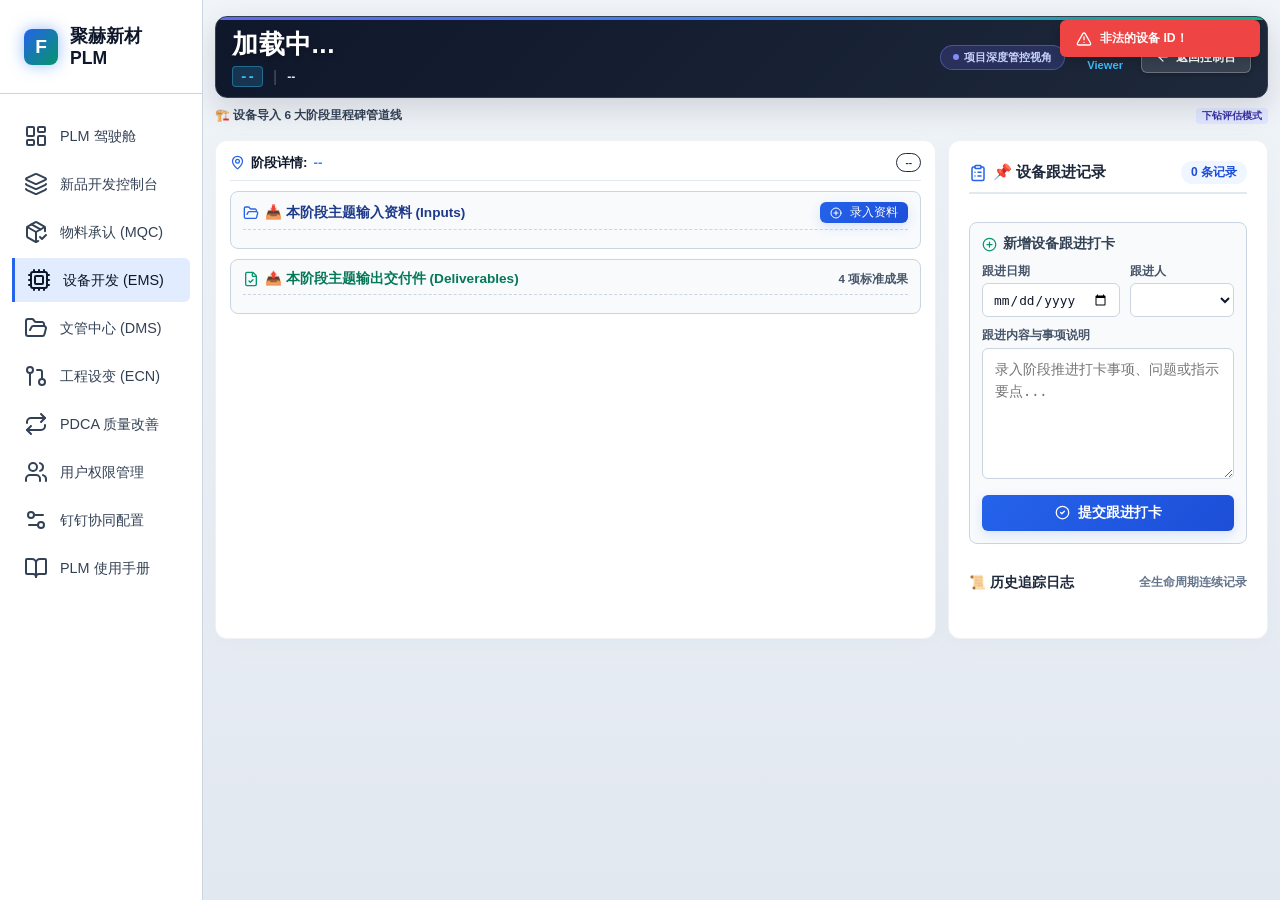
==== device_detail.html @ 08148d82 "fix(EMS): 负责人及协同人下拉列表统一从 /api/users 系统用户清单提取，排除非人名的组织架构词" ====
<!DOCTYPE html>
<html lang="zh-CN">
<head>
    <meta charset="UTF-8">
    <meta name="viewport" content="width=device-width, initial-scale=1.0">
    <title>设备导入项目详情 - 聚赫新材 PLM</title>
    <link rel="stylesheet" href="style.css">
    <!-- Lucide Icons -->
    <script src="vendor/lucide.min.js"></script>
    <style>
        body {
            background: linear-gradient(135deg, #f8fafc 0%, #e2e8f0 100%);
            color: #1e293b;
            height: 100vh;
            margin: 0;
            padding: 0;
            overflow: hidden;
        }

        .detail-container {
            max-width: 100%;
            width: 100%;
            margin: 0 auto;
            padding: 0;
            box-sizing: border-box;
        }

        /* Sub-level Top Header styling */
        .detail-header {
            display: flex;
            justify-content: space-between;
            align-items: center;
            margin-bottom: 20px;
            padding: 18px 24px;
            background: linear-gradient(135deg, #0f172a 0%, #1e293b 100%);
            border: 1px solid #334155;
            border-radius: 12px;
            box-shadow: 0 10px 30px rgba(15, 23, 42, 0.15);
            position: relative;
            overflow: hidden;
            box-sizing: border-box;
            min-width: 0;
        }

        .detail-header::before {
            content: '';
            position: absolute;
            top: 0;
            left: 0;
            width: 100%;
            height: 3px;
            background: linear-gradient(90deg, #6366f1, #3b82f6, #10b981);
        }

        .btn-back {
            display: inline-flex;
            align-items: center;
            gap: 6px;
            padding: 8px 14px;
            border-radius: 8px;
            background: rgba(255, 255, 255, 0.08);
            border: 1px solid rgba(255, 255, 255, 0.2);
            color: #f8fafc;
            font-size: 0.8rem;
            font-weight: 600;
            cursor: pointer;
            text-decoration: none;
            transition: all 0.2s;
            box-shadow: 0 2px 4px rgba(0,0,0,0.2);
        }

        .btn-back:hover {
            background: rgba(255, 255, 255, 0.18);
            border-color: rgba(255, 255, 255, 0.35);
            color: #ffffff;
            box-shadow: 0 4px 12px rgba(0,0,0,0.3);
        }

        /* Horizontal timeline layout */
        .timeline-wrapper {
            margin-bottom: 20px;
            min-width: 0;
            max-width: 100%;
            box-sizing: border-box;
        }

        .timeline-grid {
            display: grid;
            grid-template-columns: repeat(6, minmax(0, 1fr));
            gap: 12px;
            width: 100%;
            box-sizing: border-box;
        }

        @media (max-width: 1024px) {
            .timeline-grid {
                grid-template-columns: repeat(3, minmax(0, 1fr));
            }
        }

        @media (max-width: 640px) {
            .timeline-grid {
                grid-template-columns: repeat(2, minmax(0, 1fr));
            }
        }

        .timeline-card {
            background: #ffffff;
            border: 1px solid #cbd5e1;
            border-radius: 8px;
            padding: 6px 10px;
            cursor: pointer;
            transition: all 0.25s ease-in-out;
            display: flex;
            flex-direction: column;
            justify-content: space-between;
            min-height: 72px;
            box-shadow: 0 2px 4px rgba(148, 163, 184, 0.04);
            border-top: 4px solid #94a3b8;
            min-width: 0;
            box-sizing: border-box;
        }

        .timeline-card:hover {
            transform: translateY(-2px);
            border-color: #94a3b8;
            box-shadow: 0 8px 16px rgba(148, 163, 184, 0.08);
        }

        .timeline-card.active-card {
            border: 2px solid var(--color-primary) !important;
            border-top: 4px solid var(--color-primary) !important;
            background: rgba(99, 102, 241, 0.04);
            box-shadow: 0 8px 20px rgba(99, 102, 241, 0.1);
        }

        .timeline-card.completed {
            border-top-color: #10b981 !important;
            background: #e2e8f0 !important;
            border-color: #cbd5e1;
            opacity: 0.78;
        }

        .timeline-card.completed:hover {
            opacity: 1;
            background: #cbd5e1 !important;
        }

        .timeline-card.completed div {
            color: #64748b !important;
        }

        .timeline-card.completed.active-card {
            opacity: 1;
            border: 2px solid var(--color-primary) !important;
            border-top: 4px solid #10b981 !important;
            background: rgba(16, 185, 129, 0.1) !important;
            box-shadow: 0 8px 20px rgba(16, 185, 129, 0.15);
        }

        .timeline-card.completed.active-card div {
            color: #0f172a !important;
        }

        .timeline-card.inprogress {
            border-top-color: #3b82f6;
            background: #ffffff;
        }

        .timeline-card.notstarted {
            border-top-color: #64748b;
            background: #ffffff;
        }

        /* Detail workspace styling */
        .workspace-grid {
            display: grid;
            grid-template-columns: minmax(0, 1fr) minmax(260px, 320px);
            gap: 16px;
            width: 100%;
            box-sizing: border-box;
        }

        @media (max-width: 1100px) {
            .workspace-grid {
                grid-template-columns: 1fr;
            }
        }

        .workspace-panel {
            background: #ffffff;
            border: 1px solid rgba(148, 163, 184, 0.15);
            border-radius: 12px;
            padding: 20px;
            box-shadow: 0 4px 20px rgba(148, 163, 184, 0.06);
            min-width: 0;
            box-sizing: border-box;
        }

        .control-panel {
            display: flex;
            flex-direction: column;
            gap: 16px;
        }

        /* Forms in workspace */
        .stage-form-group {
            margin-bottom: 12px;
        }

        .stage-form-group label {
            display: block;
            font-size: 0.72rem;
            color: #475569;
            margin-bottom: 4px;
            font-weight: 600;
        }

        .stage-form-control {
            width: 100%;
            background: #ffffff;
            border: 1px solid #cbd5e1;
            border-radius: 6px;
            padding: 8px 12px;
            color: #0f172a;
            font-size: 0.78rem;
            outline: none;
            box-sizing: border-box;
            transition: border-color 0.2s;
        }

        .stage-form-control:focus {
            border-color: var(--color-primary);
            box-shadow: 0 0 0 3px rgba(99, 102, 241, 0.1);
        }

        .stage-form-control:disabled {
            background: #f1f5f9;
            color: #94a3b8;
            cursor: not-allowed;
        }

        /* Animation utilities */
        .ems-radar-ping {
            display: inline-block;
            width: 8px;
            height: 8px;
            border-radius: 50%;
            background-color: var(--color-primary);
            box-shadow: 0 0 0 0 rgba(99, 102, 241, 0.7);
            animation: pulse-ring 1.2s infinite;
        }

        @keyframes pulse-ring {
            0% {
                box-shadow: 0 0 0 0 rgba(99, 102, 241, 0.7);
            }
            70% {
                box-shadow: 0 0 0 6px rgba(99, 102, 241, 0);
            }
            100% {
                box-shadow: 0 0 0 0 rgba(99, 102, 241, 0);
            }
        }
    </style>
</head>
<body>
    <div class="app-container">
        <!-- 1. Left Sidebar Navigation -->
        <aside class="sidebar">
            <div class="brand">
                <div class="brand-icon">F</div>
                <span class="brand-name">聚赫新材 PLM</span>
            </div>

            <div class="sidebar-menu">
                <div class="menu-item" onclick="window.location.href='/?tab=dashboard-panel'">
                    <i data-lucide="layout-dashboard"></i> PLM 驾驶舱
                </div>
                <div class="menu-item" onclick="window.location.href='/?tab=plm-panel'">
                    <i data-lucide="layers"></i> 新品开发控制台
                </div>
                <div class="menu-item" onclick="window.location.href='/?tab=mqc-panel'">
                    <i data-lucide="package-check"></i> 物料承认 (MQC)
                </div>
                <div class="menu-item active" onclick="window.location.href='/?tab=ems-panel'">
                    <i data-lucide="cpu"></i> 设备开发 (EMS)
                </div>
                <div class="menu-item" onclick="window.location.href='/?tab=dms-panel'">
                    <i data-lucide="folder-open"></i> 文管中心 (DMS)
                </div>
                <div class="menu-item" onclick="window.location.href='/?tab=ecn-panel'">
                    <i data-lucide="git-pull-request"></i> 工程设变 (ECN)
                </div>
                <div class="menu-item" onclick="window.location.href='/?tab=pdca-panel'">
                    <i data-lucide="repeat"></i> PDCA 质量改善
                </div>
                <div class="menu-item" onclick="window.location.href='/?tab=users-panel'">
                    <i data-lucide="users"></i> 用户权限管理
                </div>
                <div class="menu-item" onclick="window.location.href='/?tab=dingtalk-panel'">
                    <i data-lucide="settings-2"></i> 钉钉协同配置
                </div>
                <div class="menu-item" onclick="window.location.href='/?tab=manual-panel'">
                    <i data-lucide="book-open"></i> PLM 使用手册
                </div>
            </div>
        </aside>

        <!-- 2. Main Workspace -->
        <main class="main-content" style="overflow-y: auto; overflow-x: hidden; padding: 16px 12px; background: linear-gradient(180deg, #f1f5f9 0%, #e2e8f0 100%); flex: 1; min-width: 0; max-width: 100%; box-sizing: border-box;">
            <div class="detail-container">
                <!-- Top Bar Navigation and Meta Info -->
                <div class="detail-header" style="margin-bottom: 10px; padding: 10px 16px; display: flex; justify-content: space-between; align-items: center;">
                    <div style="display: flex; align-items: center; gap: 16px;">
                        <div>
                            <h2 id="device-title" style="margin: 0 0 4px; font-size: 1.65rem; color: #ffffff; font-weight: 800; letter-spacing: 0.5px; text-shadow: 0 2px 4px rgba(0,0,0,0.3);">加载中...</h2>
                            <div style="display: flex; align-items: center; gap: 10px; margin-top: 2px;">
                                <span id="device-code" style="font-family: monospace; font-size: 0.78rem; color: #38bdf8; font-weight: 800; background: rgba(56, 189, 248, 0.18); padding: 2px 7px; border-radius: 4px; border: 1px solid rgba(56, 189, 248, 0.4);">--</span>
                                <span style="color: #475569;">|</span>
                                <span id="device-category" style="font-size: 0.76rem; color: #e2e8f0; font-weight: 700;">--</span>
                            </div>
                        </div>
                    </div>
                    
                    <div style="display: flex; align-items: center; gap: 14px;">
                        <div style="display: flex; align-items: center; gap: 5px; background: rgba(99, 102, 241, 0.2); border: 1px solid rgba(129, 140, 248, 0.4); padding: 4px 12px; border-radius: 16px; font-size: 0.7rem; color: #c7d2fe; font-weight: 700;">
                            <span class="ems-radar-ping" style="background:#818cf8; width:6px; height:6px;"></span> 项目深度管控视角
                        </div>
                        <div style="font-size: 0.7rem; text-align: right; margin-right: 4px;">
                            <span style="color: #94a3b8; display: block;">登录身份</span>
                            <strong id="role-badge" style="color: #38bdf8; font-weight: 700;">--</strong>
                        </div>
                        <a href="/?tab=ems-panel" class="btn-back" style="padding: 6px 14px; font-size: 0.78rem; font-weight: 700; background: rgba(255, 255, 255, 0.12); border: 1px solid rgba(255, 255, 255, 0.25); color: #ffffff; border-radius: 6px; text-decoration: none; display: inline-flex; align-items: center; gap: 6px; transition: all 0.2s ease;">
                            <i data-lucide="arrow-left" style="width: 14px; height: 14px;"></i> 返回控制台
                        </a>
                    </div>
                </div>

                <!-- 6大里程碑管道线看板 -->
                <div class="timeline-wrapper" style="margin-bottom: 10px;">
                    <h5 style="margin: 0 0 6px; font-size: 0.74rem; font-weight: 700; color: #334155; display: flex; justify-content: space-between; align-items: center;">
                        <span>🏗️ 设备导入 6 大阶段里程碑管道线</span>
                        <span style="font-size: 0.62rem; background: #e0e7ff; color: #3730a3; padding: 1px 6px; border-radius: 4px; font-weight: 700;">下钻评估模式</span>
                    </h5>
                    <div class="timeline-grid" id="detail-milestone-grid">
                        <!-- 由 JS 动态渲染 -->
                    </div>
                </div>

        <!-- 主工作台区 -->
        <div class="workspace-grid" style="gap: 12px;">
            <!-- 左侧：主要阶段管控与内容 -->
            <div class="workspace-panel" style="padding: 12px 14px;">
                <!-- 阶段详情标题与状态 -->
                <div style="display: flex; justify-content: space-between; align-items: center; border-bottom: 1px solid #e2e8f0; padding-bottom: 8px; margin-bottom: 10px;">
                    <h3 style="margin: 0; font-size: 0.84rem; font-weight: 700; color: #0f172a; display: flex; align-items: center; gap: 6px;">
                        <i data-lucide="map-pin" style="width: 15px; height: 15px; color: var(--color-primary);"></i>
                        <span>阶段详情: </span>
                        <span id="workbench-stage-title" style="color: #3b82f6;">--</span>
                    </h3>
                    <span id="workbench-stage-status-badge" class="ems-node-badge" style="font-size: 0.62rem; padding: 3px 8px; border-radius: 12px; font-weight: 700;">--</span>
                </div>

                <!-- 设备开发立项申请表 (仅 G1 阶段呈现) -->
                <div id="workbench-proposal-summary-card" style="display: none; background: linear-gradient(135deg, #eff6ff 0%, #f0f9ff 100%); border: 1.5px solid #93c5fd; border-radius: 8px; padding: 12px 14px; margin-bottom: 12px; box-shadow: 0 4px 12px rgba(37, 99, 235, 0.05);">
                    <!-- 表单头部标题 -->
                    <div style="display: flex; justify-content: space-between; align-items: center; border-bottom: 1px solid #bfdbfe; padding-bottom: 8px; margin-bottom: 10px;">
                        <div style="font-size: 0.95rem; font-weight: 800; color: #1e40af; display: flex; align-items: center; gap: 8px;">
                            <i data-lucide="clipboard-signature" style="width: 18px; height: 18px; color: #2563eb;"></i>
                            <span>📋 设备开发立项申请表 (Equipment Proposal Form)</span>
                        </div>
                        <div style="display: flex; align-items: center; gap: 8px;">
                            <span style="font-size: 0.72rem; background: #dbeafe; color: #1d4ed8; padding: 3px 8px; border-radius: 4px; font-weight: 700;">G1 立项评审归档件</span>
                            <button onclick="openEditProposalModal()" class="btn-primary" style="font-size: 0.72rem; padding: 3px 10px; height: auto;">
                                <i data-lucide="edit-3" style="width: 12px; height: 12px;"></i> 编辑申请表
                            </button>
                        </div>
                    </div>

                    <!-- 1. 设备基础资料面板 (全栏位行内直写可编辑卡片) -->
                    <div style="background: #ffffff; border: 1px solid #cbd5e1; border-radius: 6px; padding: 10px 12px; margin-bottom: 10px;">
                        <div style="color: #1e3a8a; font-size: 0.82rem; font-weight: 800; margin-bottom: 8px; display: flex; justify-content: space-between; align-items: center;">
                            <span style="display: flex; align-items: center; gap: 6px;">
                                <i data-lucide="database" style="width: 14px; height: 14px; color: #2563eb;"></i>
                                <span>一、设备基础资料 (在线可编辑)</span>
                            </span>
                            <span style="font-size: 0.65rem; color: #059669; font-weight: 700; background: #ecfdf5; padding: 2px 6px; border-radius: 4px; border: 1px solid #a7f3d0;">✍️ 修改栏位离焦即自动保存</span>
                        </div>
                        <div style="display: grid; grid-template-columns: repeat(3, 1fr); gap: 10px 14px; font-size: 0.78rem; margin-bottom: 10px; align-items: center;">
                            <div>
                                <strong style="color: #64748b;">设备名称：</strong>
                                <input type="text" id="detail-prop-name-input" onchange="updateEmsProposalBaseInfo('device_name', this.value)" style="border:1px solid #cbd5e1; border-radius:4px; padding:6px 10px; height:34px; font-size:0.88rem; font-weight:800; color:#0f172a; width: calc(100% - 85px); background:#ffffff; box-sizing:border-box;">
                            </div>
                            <div>
                                <strong style="color: #64748b;">设备编码：</strong>
                                <input type="text" id="detail-prop-code-input" onchange="updateEmsProposalBaseInfo('device_code', this.value)" style="border:1px solid #cbd5e1; border-radius:4px; padding:6px 10px; height:34px; font-size:0.78rem; font-weight:700; color:#2563eb; font-family:monospace; width: calc(100% - 85px); background:#ffffff; box-sizing:border-box;">
                            </div>
                            <div>
                                <strong style="color: #64748b;">设备类别：</strong>
                                <input type="text" id="detail-prop-category-input" onchange="updateEmsProposalBaseInfo('category', this.value)" style="border:1px solid #cbd5e1; border-radius:4px; padding:6px 10px; height:34px; font-size:0.78rem; font-weight:600; color:#0f172a; width: calc(100% - 85px); background:#ffffff; box-sizing:border-box;">
                            </div>
                            <div>
                                <strong style="color: #64748b;">使用单位：</strong>
                                <input type="text" id="detail-prop-unit-input" onchange="updateEmsProposalBaseInfo('using_unit', this.value)" style="border:1px solid #cbd5e1; border-radius:4px; padding:6px 10px; height:34px; font-size:0.78rem; font-weight:600; color:#0f172a; width: calc(100% - 85px); background:#ffffff; box-sizing:border-box;">
                            </div>
                            <div>
                                <strong style="color: #64748b;">预估预算：</strong>
                                <input type="number" step="0.1" id="detail-prop-budget-input" onchange="updateEmsProposalBaseInfo('estimated_budget', this.value)" style="border:1px solid #cbd5e1; border-radius:4px; padding:6px 10px; height:34px; font-size:0.85rem; font-weight:800; color:#059669; width: 90px; background:#ffffff; box-sizing:border-box;">
                                <span style="font-weight:700; color:#059669; font-size:0.75rem;">万元</span>
                            </div>
                            <div>
                                <strong style="color: #64748b;">需求日期：</strong>
                                <input type="date" id="detail-prop-reqdate-input" onchange="updateEmsProposalBaseInfo('required_date', this.value)" style="border:1px solid #cbd5e1; border-radius:4px; padding:6px 10px; height:34px; font-size:0.78rem; font-weight:700; color:#2563eb; width: calc(100% - 85px); background:#ffffff; box-sizing:border-box;">
                            </div>
                            <div>
                                <strong style="color: #64748b;">立项责任人：</strong>
                                <select id="detail-prop-owner-input" onchange="updateEmsProposalBaseInfo('owner', this.value)" class="user-select-dropdown" style="border:1px solid #cbd5e1; border-radius:4px; padding:6px 10px; height:34px; font-size:0.78rem; font-weight:700; color:#1d4ed8; width: calc(100% - 95px); background:#ffffff; box-sizing:border-box; cursor:pointer;"></select>
                            </div>
                            <div>
                                <strong style="color: #64748b;">项目协同人：</strong>
                                <select id="detail-prop-collaborator-input" onchange="updateEmsProposalBaseInfo('collaborator', this.value)" class="user-select-dropdown" style="border:1px solid #cbd5e1; border-radius:4px; padding:6px 10px; height:34px; font-size:0.78rem; font-weight:600; color:#475569; width: calc(100% - 95px); background:#ffffff; box-sizing:border-box; cursor:pointer;"></select>
                            </div>
                            <div>
                                <strong style="color: #64748b;">技术负责人：</strong>
                                <select id="detail-prop-tech-owner-input" onchange="updateEmsProposalBaseInfo('tech_owner', this.value)" class="user-select-dropdown" style="border:1px solid #cbd5e1; border-radius:4px; padding:6px 10px; height:34px; font-size:0.78rem; font-weight:600; color:#0369a1; width: calc(100% - 95px); background:#ffffff; box-sizing:border-box; cursor:pointer;"></select>
                            </div>
                            <!-- 独占整行: 设备用途 -->
                            <div style="grid-column: 1 / -1; display: flex; align-items: center; background: #f8fafc; padding: 6px 10px; border-radius: 4px; border: 1px solid #cbd5e1; margin-top: 2px;">
                                <strong style="color: #475569; font-weight: 700; font-size: 0.78rem; white-space: nowrap; margin-right: 6px;">🎯 设备用途：</strong>
                                <input type="text" id="detail-prop-purpose-input" onchange="updateEmsProposalBaseInfo('device_purpose', this.value)" placeholder="详细说明设备功能定位与生产用途..." style="border:1px solid #cbd5e1; border-radius:4px; padding:6px 10px; height:34px; font-size:0.78rem; font-weight:600; color:#334155; flex: 1; background:#ffffff; box-sizing:border-box;">
                            </div>
                        </div>

                        <div style="display: grid; grid-template-columns: 1fr 1fr; gap: 10px; font-size: 0.76rem;">
                            <div style="background: #f8fafc; padding: 10px 12px; border-radius: 6px; border: 1px solid #cbd5e1;">
                                <div style="color: #475569; font-weight: 800; font-size: 0.82rem; margin-bottom: 6px; display:flex; justify-space-between; align-items:center;">
                                    <span>📌 立项理由</span>
                                </div>
                                <textarea id="detail-prop-reason-input" onchange="updateEmsProposalBaseInfo('proposal_reason', this.value)" rows="4" placeholder="填写立项背景与理由..." style="width: 100%; min-height: 90px; border: 1px solid #cbd5e1; border-radius: 4px; padding: 8px 10px; font-size: 0.82rem; color: #334155; line-height: 1.55; background: #ffffff; resize: vertical; box-sizing: border-box;"></textarea>
                            </div>
                            <div style="background: #f8fafc; padding: 10px 12px; border-radius: 6px; border: 1px solid #cbd5e1;">
                                <div style="color: #047857; font-weight: 800; font-size: 0.82rem; margin-bottom: 6px; display:flex; justify-space-between; align-items:center;">
                                    <span>📈 预期带来效益</span>
                                </div>
                                <textarea id="detail-prop-benefits-input" onchange="updateEmsProposalBaseInfo('expected_benefits', this.value)" rows="4" placeholder="填写预期产能收益、降本废损增益..." style="width: 100%; min-height: 90px; border: 1px solid #cbd5e1; border-radius: 4px; padding: 8px 10px; font-size: 0.82rem; color: #334155; line-height: 1.55; background: #ffffff; resize: vertical; box-sizing: border-box;"></textarea>
                            </div>
                        </div>
                    </div>

                    <!-- 2. G1-G6 阶段周期、开始时间与预计结束时间表 (立项规划基线：未执行状态) -->
                    <div style="background: #ffffff; border: 1px solid #cbd5e1; border-radius: 6px; padding: 10px 12px;">
                        <div style="color: #1e3a8a; font-size: 0.82rem; font-weight: 800; margin-bottom: 8px; display: flex; justify-content: space-between; align-items: center;">
                            <span style="display: flex; align-items: center; gap: 6px;">
                                <i data-lucide="calendar-range" style="width: 14px; height: 14px; color: #2563eb;"></i>
                                <span>二、全生命周期 G1-G6 阶段排期规划 (初始规划基线)</span>
                            </span>
                            <span style="font-size: 0.68rem; color: #475569; font-weight: 700; background: #f1f5f9; padding: 2px 8px; border-radius: 4px; border: 1px solid #cbd5e1;">📌 属于立项拟定计划 (未执行)</span>
                        </div>
                        <div id="detail-prop-schedule-table" style="width: 100%; overflow-x: auto;">
                            <!-- 由 JS 动态渲染 G1~G6 节点周期、开始与预计结束时间表格 -->
                        </div>
                    </div>
                </div>



                <!-- 1. 📥 本阶段主题输入资料 -->
                <div style="background: #f8fafc; border: 1px solid #cbd5e1; border-radius: 8px; padding: 10px 12px; margin-bottom: 10px;">
                    <div style="display: flex; justify-content: space-between; align-items: center; border-bottom: 1px dashed #cbd5e1; padding-bottom: 6px; margin-bottom: 8px;">
                        <div style="font-size: 0.85rem; font-weight: 800; color: #1e3a8b; display: flex; align-items: center; gap: 6px;">
                            <i data-lucide="folder-open" style="width: 16px; height: 16px; color: #2563eb;"></i>
                            <span>📥 本阶段主题输入资料 (Inputs)</span>
                        </div>
                        <button onclick="openEmsInputFilesModal()" class="btn-primary" style="font-size: 0.72rem; padding: 3px 10px; height: auto;">
                            <i data-lucide="plus-circle" style="width: 12px; height: 12px;"></i>录入资料
                        </button>
                    </div>
                    <div id="workbench-inputs-list" style="display: grid; grid-template-columns: repeat(2, 1fr); gap: 6px;">
                        <!-- JS 动态渲染 -->
                    </div>
                </div>

                <!-- 2. 📤 本阶段主题输出交付件 -->
                <div style="background: #f8fafc; border: 1px solid #cbd5e1; border-radius: 8px; padding: 10px 12px; margin-bottom: 10px;">
                    <div style="display: flex; justify-content: space-between; align-items: center; border-bottom: 1px dashed #cbd5e1; padding-bottom: 6px; margin-bottom: 8px;">
                        <div style="font-size: 0.85rem; font-weight: 800; color: #047857; display: flex; align-items: center; gap: 6px;">
                            <i data-lucide="file-check" style="width: 16px; height: 16px; color: #059669;"></i>
                            <span>📤 本阶段主题输出交付件 (Deliverables)</span>
                        </div>
                        <span style="font-size: 0.72rem; color: #475569; font-weight: 700;" id="workbench-deliverables-count">4 项标准成果</span>
                    </div>
                    <div id="workbench-deliverables-list" style="display: grid; grid-template-columns: repeat(2, 1fr); gap: 6px;">
                        <!-- JS 动态渲染 4 项标准交付成果件 -->
                    </div>
                </div>

            </div>

            <!-- 右侧：设备跟进记录 -->
            <div class="workspace-panel control-panel" style="min-width: 0;">
                <div style="display: flex; justify-content: space-between; align-items: center; border-bottom: 2px solid #e2e8f0; padding-bottom: 8px; margin-bottom: 12px;">
                    <h4 style="margin: 0; font-size: 0.95rem; font-weight: 800; color: #1e293b; display: flex; align-items: center; gap: 6px;">
                        <i data-lucide="clipboard-list" style="width: 18px; height: 18px; color: #2563eb;"></i>
                        <span>📌 设备跟进记录</span>
                    </h4>
                    <span style="font-size: 0.75rem; background: #eff6ff; color: #1d4ed8; padding: 3px 10px; border-radius: 12px; font-weight: 700;" id="followup-logs-count">0 条记录</span>
                </div>

                <!-- 隐藏的阶段主键 -->
                <input type="hidden" id="edit-stage-key">

                <!-- 快捷打卡录入区域 -->
                <div style="background: #f8fafc; border: 1px solid #cbd5e1; border-radius: 8px; padding: 12px; margin-bottom: 14px;">
                    <div style="font-size: 0.85rem; font-weight: 800; color: #334155; margin-bottom: 10px; display: flex; align-items: center; gap: 6px;">
                        <i data-lucide="plus-circle" style="width: 15px; height: 15px; color: #059669;"></i>
                        <span>新增设备跟进打卡</span>
                    </div>
                    <div style="display: grid; grid-template-columns: 1fr 1fr; gap: 10px; margin-bottom: 10px;">
                        <div>
                            <label style="font-size: 0.78rem; color: #475569; font-weight: 700; margin-bottom: 3px; display: block;">跟进日期</label>
                            <input type="date" id="followup-input-date" class="stage-form-control" style="font-size: 0.8rem; padding: 6px 10px; height: 34px; box-sizing: border-box;">
                        </div>
                        <div>
                            <label style="font-size: 0.78rem; color: #475569; font-weight: 700; margin-bottom: 3px; display: block;">跟进人</label>
                            <select id="followup-input-person" class="user-select-dropdown stage-form-control" style="font-size: 0.8rem; padding: 6px 10px; height: 34px; box-sizing: border-box; cursor: pointer;"></select>
                        </div>
                    </div>
                    <div style="margin-bottom: 12px;">
                        <label style="font-size: 0.78rem; color: #475569; font-weight: 700; margin-bottom: 4px; display: block;">跟进内容与事项说明</label>
                        <textarea id="followup-input-content" class="stage-form-control" rows="5" placeholder="录入阶段推进打卡事项、问题或指示要点..." style="font-size: 0.85rem; padding: 10px 12px; line-height: 1.6; min-height: 120px; width: 100%; border: 1px solid #cbd5e1; border-radius: 6px; box-sizing: border-box; resize: vertical;"></textarea>
                    </div>
                    <button class="btn-primary" onclick="addEmsFollowupLog()" style="width: 100%; font-size: 0.85rem; padding: 9px; justify-content: center; font-weight: 700;">
                        <i data-lucide="check-circle-2" style="width: 15px; height: 15px;"></i> 提交跟进打卡
                    </button>
                </div>

                <!-- 历史跟进记录时间轴 -->
                <div style="font-size: 0.85rem; font-weight: 800; color: #1e293b; margin-bottom: 10px; display: flex; align-items: center; justify-content: space-between;">
                    <span>📜 历史追踪日志</span>
                    <span style="font-size: 0.72rem; color: #64748b; font-weight: 600;">全生命周期连续记录</span>
                </div>
                <div id="followup-logs-timeline" style="display: flex; flex-direction: column; gap: 8px; max-height: 420px; overflow-y: auto; padding-right: 2px;">
                    <!-- JS 动态渲染跟进日志 -->
                </div>
            </div>
        </div>
    </div>

    <!-- ================= MODAL: EMS 阶段任务输入文件 ================= -->
    <div class="modal-overlay" id="modal-ems-stage-input-files" style="z-index: 1100;">
        <div class="modal-box" style="width: 500px;">
            <div class="modal-header">
                <h3>编辑阶段输入文件</h3>
                <button class="modal-close" onclick="closeModal('modal-ems-stage-input-files')">&times;</button>
            </div>
            <div class="modal-body" style="padding: 16px 20px;">
                <div class="form-group" style="margin-bottom: 12px;">
                    <label style="display: block; font-size: 0.76rem; font-weight: 700; color: var(--text-primary); margin-bottom: 6px;">
                        输入文件列表 (每行一个文件名)
                    </label>
                    <textarea id="ems-input-files-textarea" class="form-control" rows="6" 
                              style="width: 100%; font-family: monospace; font-size: 0.74rem; line-height: 1.5; padding: 8px;"
                              placeholder="例如：&#13;立项申请书草案.docx&#13;前期可行性分析.pdf"></textarea>
                </div>
                <p style="font-size: 0.68rem; color: var(--text-muted); margin: 0; line-height: 1.4;">
                    💡 这些输入文件作为开启本阶段工作的输入依据，保存后将即时渲染在卡片的输入文件区。
                </p>
                <p id="ems-input-files-warning-note" style="font-size: 0.68rem; color: #f59e0b; margin: 4px 0 0 0; line-height: 1.4; display: none;">
                    ⚠️ 【已验收限制】当前设备已验收通过。已有的输入文件不可修改或删除，仅支持在下方另起一行追加新文件。
                </p>
            </div>
    <!-- 快捷即时编辑《设备立项申请书》弹窗 -->
    <div class="modal-overlay" id="modal-edit-proposal">
        <div class="modal-box" style="max-width: 660px; max-height: 90vh; display: flex; flex-direction: column;">
            <div class="modal-header">
                <h3><i data-lucide="edit-3" style="color: #2563eb;"></i> <span>即时编辑《设备立项申请书》</span></h3>
                <button class="modal-close" onclick="closeModal('modal-edit-proposal')">&times;</button>
            </div>
            <div class="modal-body" style="overflow-y: auto; padding: 18px 22px;">
                <div style="display:grid; grid-template-columns:1fr 1fr; gap:12px; margin-bottom: 16px;">
                    <div class="form-group">
                        <label style="font-size:0.76rem; font-weight:700;">设备名称</label>
                        <input type="text" id="prop-edit-name" class="form-control" style="font-size:0.75rem;">
                    </div>
                    <div class="form-group">
                        <label style="font-size:0.76rem; font-weight:700;">设备编码</label>
                        <input type="text" id="prop-edit-code" class="form-control" style="font-size:0.75rem;">
                    </div>
                    <div class="form-group">
                        <label style="font-size:0.76rem; font-weight:700;">设备类别</label>
                        <input type="text" id="prop-edit-category" class="form-control" style="font-size:0.75rem;">
                    </div>
                    <div class="form-group">
                        <label style="font-size:0.76rem; font-weight:700;">使用单位</label>
                        <input type="text" id="prop-edit-unit" class="form-control" style="font-size:0.75rem;">
                    </div>
                    <div class="form-group">
                        <label style="font-size:0.76rem; font-weight:700;">预估预算 (万元)</label>
                        <input type="number" id="prop-edit-budget" class="form-control" step="0.1" style="font-size:0.75rem;">
                    </div>
                    <div class="form-group">
                        <label style="font-size:0.76rem; font-weight:700;">需求日期</label>
                        <input type="date" id="prop-edit-reqdate" class="form-control" style="font-size:0.75rem;">
                    </div>
                    <div class="form-group">
                        <label style="font-size:0.76rem; font-weight:700;">立项责任人</label>
                        <select id="prop-edit-owner-main" class="user-select-dropdown form-control" style="font-size:0.75rem; height:34px; cursor:pointer;"></select>
                    </div>
                    <div class="form-group" style="grid-column: 1/-1;">
                        <label style="font-size:0.76rem; font-weight:700;">设备用途</label>
                        <input type="text" id="prop-edit-purpose" class="form-control" style="font-size:0.75rem;">
                    </div>
                    <div class="form-group" style="grid-column: 1/-1;">
                        <label style="font-size:0.76rem; font-weight:700;">📌 立项理由</label>
                        <textarea id="prop-edit-reason" class="form-control" rows="2" style="font-size:0.75rem;"></textarea>
                    </div>
                    <div class="form-group" style="grid-column: 1/-1;">
                        <label style="font-size:0.76rem; font-weight:700;">📈 预期带来效益</label>
                        <textarea id="prop-edit-benefits" class="form-control" rows="2" style="font-size:0.75rem;"></textarea>
                    </div>
                </div>

                <div style="font-weight: 700; font-size: 0.85rem; color: #1e3a8a; margin-bottom: 10px; border-bottom: 2px solid #e2e8f0; padding-bottom: 6px; display: flex; justify-content: space-between; align-items: center;">
                    <span style="display: flex; align-items: center; gap: 6px;">
                        <i data-lucide="calendar" style="width: 15px; height: 15px; color: #2563eb;"></i> 全生命周期 6 大阶段计划排期与阶段负责人
                    </span>
                    <button type="button" class="btn-secondary" onclick="autoGenerateDetailSchedule()" style="font-size: 0.7rem; padding: 2px 8px; cursor: pointer;">
                        <i data-lucide="wand-2" style="width: 12px; height: 12px;"></i> 智能推算排期
                    </button>
                </div>
                <div style="display:flex; flex-direction:column; gap:8px;">
                    <div style="display:grid; grid-template-columns: 125px 120px 1fr 1fr; gap:8px; align-items:center; background:#f8fafc; padding:6px 10px; border-radius:6px; font-size:0.75rem;">
                        <span style="font-weight:700; color:#1e293b;">1. 设备立项</span>
                        <select id="prop-edit-g1-owner" class="user-select-dropdown form-control" style="font-size:0.72rem; padding:4px 6px; height:30px; cursor:pointer;"></select>
                        <input type="date" id="prop-edit-g1-start" class="form-control" style="font-size:0.72rem; padding:4px 6px;">
                        <input type="date" id="prop-edit-g1-end" class="form-control" style="font-size:0.72rem; padding:4px 6px;">
                    </div>
                    <div style="display:grid; grid-template-columns: 125px 120px 1fr 1fr; gap:8px; align-items:center; background:#f8fafc; padding:6px 10px; border-radius:6px; font-size:0.75rem;">
                        <span style="font-weight:700; color:#1e293b;">2. 拟定技术方案</span>
                        <select id="prop-edit-g2-owner" class="user-select-dropdown form-control" style="font-size:0.72rem; padding:4px 6px; height:30px; cursor:pointer;"></select>
                        <input type="date" id="prop-edit-g2-start" class="form-control" style="font-size:0.72rem; padding:4px 6px;">
                        <input type="date" id="prop-edit-g2-end" class="form-control" style="font-size:0.72rem; padding:4px 6px;">
                    </div>
                    <div style="display:grid; grid-template-columns: 125px 120px 1fr 1fr; gap:8px; align-items:center; background:#f8fafc; padding:6px 10px; border-radius:6px; font-size:0.75rem;">
                        <span style="font-weight:700; color:#1e293b;">3. 请购发包</span>
                        <select id="prop-edit-g3-owner" class="user-select-dropdown form-control" style="font-size:0.72rem; padding:4px 6px; height:30px; cursor:pointer;"></select>
                        <input type="date" id="prop-edit-g3-start" class="form-control" style="font-size:0.72rem; padding:4px 6px;">
                        <input type="date" id="prop-edit-g3-end" class="form-control" style="font-size:0.72rem; padding:4px 6px;">
                    </div>
                    <div style="display:grid; grid-template-columns: 125px 120px 1fr 1fr; gap:8px; align-items:center; background:#f8fafc; padding:6px 10px; border-radius:6px; font-size:0.75rem;">
                        <span style="font-weight:700; color:#1e293b;">4. 设备制作</span>
                        <select id="prop-edit-g4-owner" class="user-select-dropdown form-control" style="font-size:0.72rem; padding:4px 6px; height:30px; cursor:pointer;"></select>
                        <input type="date" id="prop-edit-g4-start" class="form-control" style="font-size:0.72rem; padding:4px 6px;">
                        <input type="date" id="prop-edit-g4-end" class="form-control" style="font-size:0.72rem; padding:4px 6px;">
                    </div>
                    <div style="display:grid; grid-template-columns: 125px 120px 1fr 1fr; gap:8px; align-items:center; background:#f8fafc; padding:6px 10px; border-radius:6px; font-size:0.75rem;">
                        <span style="font-weight:700; color:#1e293b;">5. 安装调试</span>
                        <select id="prop-edit-g5-owner" class="user-select-dropdown form-control" style="font-size:0.72rem; padding:4px 6px; height:30px; cursor:pointer;"></select>
                        <input type="date" id="prop-edit-g5-start" class="form-control" style="font-size:0.72rem; padding:4px 6px;">
                        <input type="date" id="prop-edit-g5-end" class="form-control" style="font-size:0.72rem; padding:4px 6px;">
                    </div>
                    <div style="display:grid; grid-template-columns: 125px 120px 1fr 1fr; gap:8px; align-items:center; background:#f8fafc; padding:6px 10px; border-radius:6px; font-size:0.75rem;">
                        <span style="font-weight:700; color:#1e293b;">6. 验收交付使用</span>
                        <select id="prop-edit-g6-owner" class="user-select-dropdown form-control" style="font-size:0.72rem; padding:4px 6px; height:30px; cursor:pointer;"></select>
                        <input type="date" id="prop-edit-g6-start" class="form-control" style="font-size:0.72rem; padding:4px 6px;">
                        <input type="date" id="prop-edit-g6-end" class="form-control" style="font-size:0.72rem; padding:4px 6px;">
                    </div>
                </div>
            </div>
            <div class="modal-footer">
                <button class="btn-secondary" onclick="closeModal('modal-edit-proposal')">取消</button>
                <button class="btn-primary" onclick="saveProposalSummaryInstant()"><i data-lucide="check-circle" style="width:14px;height:14px;"></i> 保存修改并即时生效</button>
            </div>
        </div>
    </div>
            </div> <!-- End detail-container -->
        </main> <!-- End main-content -->
    </div> <!-- End app-container -->

    <script>
        // Global State variables
        const state = {
            activeEquipmentId: null,
            activeStageKey: "stage1_plan",
            equipment: null,
            currentUserRole: "Viewer",
            currentUserDisplayName: "访客"
        };

        // Initialize user metadata from localStorage
        try {
            const saved = localStorage.getItem("ghz_plm_state");
            if (saved) {
                const parsed = JSON.parse(saved);
                state.currentUserRole = parsed.currentUserRole || "Viewer";
                state.currentUserDisplayName = parsed.currentUserDisplayName || "访客";
            }
        } catch (e) {
            console.error("加载本地状态失败", e);
        }

        // Render current user role
        document.getElementById("role-badge").innerText = state.currentUserRole;

        // Custom self-contained openModal and closeModal
        window.openModal = function(id) {
            const el = document.getElementById(id);
            if (el) el.classList.add("active");
        };
        window.closeModal = function(id) {
            const el = document.getElementById(id);
            if (el) el.classList.remove("active");
        };

        // Custom self-contained showToast
        function showToast(message, type = "info") {
            let container = document.getElementById("toast-container");
            if (!container) {
                container = document.createElement("div");
                container.id = "toast-container";
                container.style.position = "fixed";
                container.style.top = "20px";
                container.style.right = "20px";
                container.style.zIndex = "9999";
                container.style.display = "flex";
                container.style.flexDirection = "column";
                container.style.gap = "10px";
                document.body.appendChild(container);
            }
            
            const toast = document.createElement("div");
            toast.style.background = type === "success" ? "#10b981" : type === "error" ? "#ef4444" : type === "warning" ? "#f59e0b" : "#3b82f6";
            toast.style.color = "#fff";
            toast.style.padding = "10px 16px";
            toast.style.borderRadius = "6px";
            toast.style.fontSize = "0.76rem";
            toast.style.fontWeight = "600";
            toast.style.boxShadow = "0 4px 12px rgba(0,0,0,0.15)";
            toast.style.display = "flex";
            toast.style.alignItems = "center";
            toast.style.gap = "8px";
            toast.style.minWidth = "200px";
            toast.style.animation = "slideIn 0.3s ease-out";
            
            const iconName = type === "success" ? "check-circle" : type === "error" ? "alert-triangle" : type === "warning" ? "alert-circle" : "info";
            toast.innerHTML = `<i data-lucide="${iconName}" style="width:16px; height:16px;"></i><span>${message}</span>`;
            
            container.appendChild(toast);
            if (window.lucide) {
                lucide.createIcons();
            }
            
            setTimeout(() => {
                toast.style.animation = "fadeOut 0.3s ease-out forwards";
                setTimeout(() => toast.remove(), 300);
            }, 3000);
        }

        // Time formater
        function formatEmsTime(d) {
            const pad = n => String(n).padStart(2, '0');
            return `${d.getFullYear()}-${pad(d.getMonth()+1)}-${pad(d.getDate())} ${pad(d.getHours())}:${pad(d.getMinutes())}:${pad(d.getSeconds())}`;
        }

        // Get default stage titles
        function getEmsStageDefaultTitle(key) {
            const titles = {
                "stage1_plan": "立项",
                "stage2_scheme": "拟定技术方案",
                "stage3_bidding": "请购发包",
                "stage4_make": "制作中",
                "stage5_install": "安装调试中",
                "stage6_accept": "验收交付使用"
            };
            return titles[key] || "";
        }

        // Fetch equipment by ID and initialize page
        async function initPage() {
            const urlParams = new URLSearchParams(window.location.search);
            const id = parseInt(urlParams.get('id'));
            if (isNaN(id)) {
                showToast("非法的设备 ID！", "error");
                return;
            }
            state.activeEquipmentId = id;

            await Promise.all([
                loadEquipmentData(),
                loadUsersData()
            ]);

            if (state.equipment) {
                // Determine active stage from query param or default to active stage
                const stageParam = urlParams.get('stage');
                if (stageParam && ["stage1_plan", "stage2_scheme", "stage3_bidding", "stage4_make", "stage5_install", "stage6_accept"].includes(stageParam)) {
                    state.activeStageKey = stageParam;
                } else {
                    state.activeStageKey = getEquipmentActiveStage(state.equipment);
                }
                
                renderPage();
            }
        }

        // Fetch users for datalist
        async function loadUsersData() {
            try {
                const res = await fetch("/api/users");
                if (res.ok) {
                    const users = await res.json();
                    state.usersList = users;
                    const dl = document.getElementById("users-datalist");
                    if (dl) {
                        dl.innerHTML = "";
                        users.forEach(u => {
                            const opt = document.createElement("option");
                            opt.value = `${u.display_name || u.name} (${u.role_name || u.role || '工程师'})`;
                            dl.appendChild(opt);
                        });
                    }
                }
            } catch (e) {}
        }

        // 全局动态装载系统用户清单
        window.initSystemUsersDatalist = async function() {
            let usersList = [];
            try {
                const res = await fetch("/api/users");
                if (res.ok) {
                    const data = await res.json();
                    if (Array.isArray(data) && data.length > 0) {
                        usersList = data.map(u => u.display_name || u.name || u.username).filter(Boolean);
                    }
                }
            } catch (e) {
                console.warn("读取后端用户 API 失败，使用内置标准 PLM 用户名册", e);
            }

            // 默认名册兜底与融合（剔除重复，包含全部角色人名）
            const defaultPLMUsers = ["张工", "李工", "王经理", "刘工", "陈工", "赵经理", "孙工", "周工", "钱主管", "管理员", "张建国", "李秀英", "王伟", "刘强"];
            state.plmUsers = Array.from(new Set([...usersList, ...defaultPLMUsers]));
        };

        // 安全填充渲染原生 <select class="user-select-dropdown"> 选项并选中 (彻底排除部门组织词汇)
        window.setUserSelectSafe = function(idOrEl, currentVal) {
            const el = typeof idOrEl === 'string' ? document.getElementById(idOrEl) : idOrEl;
            if (!el) return;

            const isOrgTerm = (str) => {
                if (!str) return true;
                const s = str.trim();
                return s.endsWith("组") || s.endsWith("部门") || s.endsWith("部") || s.endsWith("委") || s.endsWith("科") || s.includes("中心") || s === "未知";
            };

            const defaultList = ["张工", "李工", "王经理", "刘工", "陈工", "赵经理", "孙工", "周工", "钱主管", "管理员", "张建国", "李秀英", "王伟", "刘强"];
            const rawList = (state.plmUsers && state.plmUsers.length > 0) ? state.plmUsers : defaultList;
            const validUsers = Array.from(new Set(rawList.filter(u => u && !isOrgTerm(u))));

            let cleanVal = (currentVal || "").replace(/[\(（].*?[\)）]/g, "").trim();
            if (isOrgTerm(cleanVal)) {
                cleanVal = validUsers[0] || "张工";
            }

            let html = "";
            validUsers.forEach(name => {
                const isSel = (name === cleanVal) ? "selected" : "";
                html += `<option value="${name}" ${isSel}>${name}</option>`;
            });

            el.innerHTML = html;
            if (cleanVal) el.value = cleanVal;
        };

        // Load equipment from API
        async function loadEquipmentData() {
            await initSystemUsersDatalist();
            try {
                const res = await fetch("/api/equipments");
                const equipments = await res.json();
                const eq = equipments.find(e => e.id === state.activeEquipmentId);
                if (!eq) {
                    showToast("设备不存在或已被删除！", "error");
                    return;
                }
                
                // Parse project plan JSON
                let plan = {};
                try {
                    plan = typeof eq.project_plan_json === 'string' ? JSON.parse(eq.project_plan_json || '{}') : eq.project_plan_json || {};
                } catch (e) {
                    plan = {};
                }
                eq.project_plan = plan;
                state.equipment = eq;
            } catch (e) {
                console.error(e);
                showToast("拉取设备数据失败", "error");
            }
        }

        // Find active stage of equipment
        function getEquipmentActiveStage(eq) {
            const keys = ["stage1_plan", "stage2_scheme", "stage3_bidding", "stage4_make", "stage5_install", "stage6_accept"];
            const plan = eq.project_plan || {};
            
            // Loop backward to find completed/inprogress stage
            for (let i = keys.length - 1; i >= 0; i--) {
                const s = plan[keys[i]];
                if (s && (s.status === "已完成" || s.status === "进行中" || s.status === "审批中")) {
                    return keys[i];
                }
            }
            return "stage1_plan";
        }

        // Render page views
        function renderPage() {
            const eq = state.equipment;
            if (!eq) return;

            // Render details top bar
            document.getElementById("device-title").innerText = eq.device_name;
            document.getElementById("device-code").innerText = eq.device_code;
            document.getElementById("device-category").innerText = eq.stage_name; // Note: stage_name holds the category!

            // Render milestone grid
            renderMilestonesGrid();

            // Render active stage details
            selectEmsStage(state.activeStageKey);

            if (window.lucide) {
                lucide.createIcons();
            }
        }

        // Check if stage is overdue
        function checkIsOverdue(item) {
            if (!item || !item.end_date) return { isOverdue: false, overdueDays: 0, text: "" };
            if (item.status === "已完成") return { isOverdue: false, overdueDays: 0, text: "" };

            const parts = item.end_date.split('-');
            if (parts.length !== 3) return { isOverdue: false, overdueDays: 0, text: "" };
            
            const end = new Date(parseInt(parts[0]), parseInt(parts[1]) - 1, parseInt(parts[2]), 23, 59, 59);
            const today = new Date();
            
            if (today > end) {
                const diffMs = today - end;
                const diffDays = Math.ceil(diffMs / (1000 * 60 * 60 * 24));
                return { isOverdue: true, overdueDays: diffDays, text: `(已逾期 ${diffDays} 天)` };
            }
            return { isOverdue: false, overdueDays: 0, text: "" };
        }

        // Render the top timeline milestones grid
        function renderMilestonesGrid() {
            const container = document.getElementById("detail-milestone-grid");
            container.innerHTML = "";

            const stageKeys = ["stage1_plan", "stage2_scheme", "stage3_bidding", "stage4_make", "stage5_install", "stage6_accept"];
            const plan = state.equipment.project_plan || {};

            stageKeys.forEach(k => {
                const item = plan[k] || {
                    title: getEmsStageDefaultTitle(k),
                    status: "未开始",
                    owner: "",
                    start_date: "",
                    end_date: ""
                };

                const overdue = checkIsOverdue(item);
                const card = document.createElement("div");
                card.className = `timeline-card ${k === state.activeStageKey ? 'active-card' : ''}`;
                
                // Add status class
                if (item.status === "已完成") card.classList.add("completed");
                else if (overdue.isOverdue) card.style.border = "1.5px solid #ef4444";
                else if (item.status === "进行中" || item.status === "审批中") card.classList.add("inprogress");
                else card.classList.add("notstarted");

                card.onclick = () => {
                    state.activeStageKey = k;
                    renderPage();
                };

                // Determine badge style
                let badgeClass = "ems-stage-card-status-notstarted";
                let badgeContent = item.status;
                let badgeStyle = "font-size:0.55rem; padding:1px 5px; border-radius:3px;";

                if (item.status === "已完成") {
                    badgeClass = "ems-stage-card-status-completed";
                } else if (overdue.isOverdue) {
                    badgeContent = `已逾期 ${overdue.overdueDays}天`;
                    badgeStyle = "font-size:0.55rem; padding:1px 5px; border-radius:3px; background:#fee2e2; color:#dc2626; border:1px solid #fca5a5; font-weight:700;";
                } else if (item.status === "进行中" || item.status === "审批中") {
                    badgeClass = "ems-stage-card-status-inprogress";
                }

                const endDateStr = item.end_date || '--';
                const dateHtml = overdue.isOverdue 
                    ? `<span style="color:#dc2626; font-weight:800; font-size:0.6rem; display:flex; align-items:center; gap:2px;"><i data-lucide="alert-triangle" style="width:10px;height:10px;"></i>计划完成: ${endDateStr}</span>`
                    : `<span style="color:#64748b; font-size:0.6rem;">计划完成: ${endDateStr}</span>`;

                card.innerHTML = `
                    <div style="display:flex; justify-content:space-between; align-items:flex-start;">
                        <span style="font-size:0.6rem; font-weight:700; color:var(--text-muted);">${k.toUpperCase().replace('STAGE', 'G')}</span>
                        <span class="${badgeClass}" style="${badgeStyle}">${badgeContent}</span>
                    </div>
                    <div style="font-size:0.74rem; font-weight:700; color:var(--text-primary); margin:4px 0 2px;">${item.title}</div>
                    <div style="margin-bottom: 2px;">${dateHtml}</div>
                    <div style="display:flex; justify-content:space-between; align-items:center; font-size:0.58rem; color:#94a3b8;">
                        <span>👤 ${item.owner || '--'}</span>
                    </div>
                `;

                container.appendChild(card);
            });
        }

        // View single stage details on workbench
        function selectEmsStage(stageKey) {
            const eq = state.equipment;
            const plan = eq.project_plan || {};
            const item = plan[stageKey] || {
                title: getEmsStageDefaultTitle(stageKey),
                status: "未开始",
                owner: "",
                start_date: "",
                end_date: "",
                remark: ""
            };

            // Populate forms with safety checks
            const setValSafe = (id, v) => { const el = document.getElementById(id); if (el) el.value = v || ""; };
            const setTextSafe = (id, v) => { const el = document.getElementById(id); if (el) el.innerText = v || ""; };

            setValSafe("edit-stage-key", stageKey);
            setTextSafe("workbench-stage-title", `${stageKey.toUpperCase().replace('STAGE', 'G')}. ${item.title}`);
            setTextSafe("workbench-stage-status-badge", item.status);

            const badge = document.getElementById("workbench-stage-status-badge");
            if (badge) {
                const statusColors = {
                    "已完成": { color: "#10b981", bg: "rgba(16,185,129,0.15)" },
                    "进行中": { color: "#3b82f6", bg: "rgba(59,130,246,0.15)" },
                    "未开始": { color: "#94a3b8", bg: "rgba(148,163,184,0.15)" }
                };
                const sc = statusColors[item.status] || { color: "#94a3b8", bg: "rgba(148,163,184,0.15)" };
                badge.style.background = sc.bg;
                badge.style.color = sc.color;
                badge.style.border = `1px solid ${sc.color}20`;
            }

            setValSafe("edit-stage-owner", item.owner || "");
            
            // Setup status dropdown dynamically
            const statusSelect = document.getElementById("edit-stage-status");
            if (statusSelect) {
                statusSelect.innerHTML = "";
                if (item.status === "已完成") {
                    statusSelect.innerHTML = `<option value="已完成">已完成</option>`;
                    statusSelect.disabled = true;
                } else if (item.status === "审批中") {
                    statusSelect.innerHTML = `<option value="审批中">审批中</option>`;
                    statusSelect.disabled = true;
                } else {
                    statusSelect.innerHTML = `
                        <option value="未开始">未开始</option>
                        <option value="进行中">进行中</option>
                    `;
                    statusSelect.value = item.status || "未开始";
                    statusSelect.disabled = false;
                }
            }

            setValSafe("edit-stage-start", item.start_date || "");
            setValSafe("edit-stage-end", item.end_date || "");
            setValSafe("edit-stage-remark", item.remark || "");

            // Populate 阶段计划说明与实施规划要点卡片
            const defaultStageRemarks = {
                "stage1_plan": "完成设备开发可行性评估、产能扩张与 ROI 投资收益测算，明确设备技术要求与选型大纲，完成立项全套资料汇编与审批。",
                "stage2_scheme": "重点组织工程、设备、工艺与安全环保部门联合制定设备技术规格书 (TDS)，复核关键零部件国产化替代可行性，锁定电气控制选型标准，确保方案会签 100% 通过。",
                "stage3_bidding": "按照技术方案启动设备招标请购与商务谈判，完成供应商监造资格审查与招投标比价，签署采购商务合同及附录发包技术协议。",
                "stage4_make": "安排驻厂监造代表前往供应商制造基地督导生产进度，跟进关键零部件加工与阴极辊电镀抛光质量，完成出厂预验收 (FAT) 确认。",
                "stage5_install": "组织二次配管配电与设备吊装定位，完成冷态点动试车、联机水试及初步生产自检 (SAT)，确保各项运行指标达到设变预警标准以内。",
                "stage6_accept": "进行中试/量产连续 72 小时满负荷试运行，复核 CPK 过程能力与剥离强度等理化指标，签署三级终验收凭证并正式移交生产一车间接管。"
            };

            const stageTagMapName = {
                "stage1_plan": "G1 设备立项", "stage2_scheme": "G2 拟定技术方案", "stage3_bidding": "G3 请购发包",
                "stage4_make": "G4 设备制作", "stage5_install": "G5 安装调试", "stage6_accept": "G6 验收交付使用"
            };

            setTextSafe("stage-plan-card-title", `📄 ${stageTagMapName[stageKey] || stageKey} 阶段计划说明与实施规划要点`);
            setValSafe("workbench-stage-remark-input", item.remark || defaultStageRemarks[stageKey] || "");

            // 立项申请表仅在 G1 立项评审阶段呈现，切换至 G2-G6 隐去无关卡片
            const propCard = document.getElementById("workbench-proposal-summary-card");
            const isG1 = (stageKey === "stage1_plan" || stageKey === "stage1" || stageKey === "g1" || stageKey === "g1_plan");

            if (propCard) {
                if (isG1) {
                    propCard.style.display = "block";

                    // Populate 设备基础资料 (赋值至内联输入控件)
                    let params = typeof eq.parameters_json === 'string' ? JSON.parse(eq.parameters_json || '{}') : (eq.parameters || eq.parameters_json || {});
                    function getCleanOwnerName(raw) {
                        if (!raw) return "";
                        return raw.replace(/[\(（].*?[\)）]/g, "").trim();
                    }

                    setValSafe("detail-prop-name-input", eq.device_name || "");
                    setValSafe("detail-prop-code-input", eq.device_code || "");
                    setValSafe("detail-prop-category-input", eq.stage_name || eq.category || "生产设备");
                    setValSafe("detail-prop-unit-input", eq.using_unit || "生产二车间");
                    setValSafe("detail-prop-budget-input", params.estimated_budget || "180.0");
                    setValSafe("detail-prop-reqdate-input", params.required_date || "2026-09-09");
                    setValSafe("detail-prop-purpose-input", params.device_purpose || "用于高频5G铜箔中试扩产与阴极辊高精度电镀");
                    setUserSelectSafe("detail-prop-owner-input", getCleanOwnerName((plan["stage1_plan"] && plan["stage1_plan"].owner) || eq.owner || "张工"));
                    setUserSelectSafe("detail-prop-collaborator-input", getCleanOwnerName(params.collaborator || "李工"));
                    setUserSelectSafe("detail-prop-tech-owner-input", getCleanOwnerName(params.tech_owner || "王经理"));
                    setValSafe("detail-prop-reason-input", params.proposal_reason || "现存生箔设备无法增加高频超粗化槽，需新装专用机台满足5G极薄铜箔中试要求。");
                    setValSafe("detail-prop-benefits-input", params.expected_benefits || "预计提升中试产能30%，降低跳动废损15%，年增加产值约300万元。");

                    // Render G1~G6 阶段排期规划表 (开始时间 / 工作日 / 计划结束时间)
                    const schedContainer = document.getElementById("detail-prop-schedule-table");
                    if (schedContainer) {
                        const stageNamesMap = {
                            "stage1_plan": { code: "G1_PLAN", title: "1. 设备立项", defaultDays: 7 },
                            "stage2_scheme": { code: "G2_SCHEME", title: "2. 拟定技术方案", defaultDays: 10 },
                            "stage3_bidding": { code: "G3_BIDDING", title: "3. 请购发包", defaultDays: 15 },
                            "stage4_make": { code: "G4_MAKE", title: "4. 设备制作", defaultDays: 30 },
                            "stage5_install": { code: "G5_INSTALL", title: "5. 安装调试", defaultDays: 15 },
                            "stage6_accept": { code: "G6_ACCEPT", title: "6. 验收交付使用", defaultDays: 10 }
                        };

                        let tableHtml = `
                            <table style="width:100%; border-collapse:collapse; font-size:0.78rem; background:#ffffff; border-radius:6px; overflow:hidden; border:1px solid #cbd5e1; table-layout:fixed;">
                                <thead>
                                    <tr style="background:#f1f5f9; color:#1e293b; text-align:left; border-bottom:1px solid #cbd5e1; font-weight:700;">
                                        <th style="padding:8px 10px; font-size:0.78rem; width:32%;">阶段代码与名称</th>
                                        <th style="padding:8px 10px; font-size:0.78rem; width:110px;">阶段负责人</th>
                                        <th style="padding:8px 10px; font-size:0.78rem; width:138px;">开始时间</th>
                                        <th style="padding:8px 10px; text-align:center; font-size:0.78rem; width:90px;">工作日 (天)</th>
                                        <th style="padding:8px 10px; font-size:0.78rem; width:138px;">计划结束时间</th>
                                    </tr>
                                </thead>
                                <tbody>
                        `;

                        Object.keys(stageNamesMap).forEach(sk => {
                            const info = stageNamesMap[sk];
                            const stObj = plan[sk] || {};
                            const sDate = (stObj.start_date && stObj.start_date !== '--') ? stObj.start_date : "";
                            const eDate = (stObj.end_date && stObj.end_date !== '--') ? stObj.end_date : ((stObj.plan_end_date && stObj.plan_end_date !== '--') ? stObj.plan_end_date : "");
                            const cleanOwner = getCleanOwnerName(stObj.owner || "");

                            // 计算天数
                            let numericDays = info.defaultDays;
                            if (stObj.start_date && (stObj.end_date || stObj.plan_end_date)) {
                                try {
                                    const s = new Date(stObj.start_date);
                                    const e = new Date(stObj.end_date || stObj.plan_end_date);
                                    if (!isNaN(s.getTime()) && !isNaN(e.getTime())) {
                                        const diffDays = Math.round((e - s) / (1000 * 60 * 60 * 24)) + 1;
                                        if (diffDays > 0) numericDays = diffDays;
                                    }
                                } catch(err) {}
                            }

                            // 立项申请表内的排期均属于可在线直接编辑的计划基线 (Planned)
                            tableHtml += `
                                <tr style="background:#ffffff; border-bottom:1px solid #cbd5e1;">
                                    <td style="padding:6px 10px; font-weight:700; color:#1e293b; font-size:0.78rem;">${info.title}</td>
                                    <td style="padding:6px 10px;">
                                        <select class="user-select-dropdown" 
                                                onchange="updateEmsProposalStageSchedule('${sk}', 'owner', this.value)" 
                                                style="width: 95px; border: 1px solid #cbd5e1; border-radius: 4px; padding: 3px 4px; font-size: 0.78rem; font-weight: 600; color: #2563eb; background: #ffffff; height: 30px; cursor: pointer;"
                                                data-current-val="${cleanOwner}">
                                        </select>
                                    </td>
                                    <td style="padding:6px 10px;">
                                        <input type="date" value="${sDate}" 
                                               onchange="updateEmsProposalStageSchedule('${sk}', 'start_date', this.value)" 
                                               style="border: 1px solid #cbd5e1; border-radius: 4px; padding: 3px 6px; font-size: 0.78rem; color: #334155; background: #ffffff; width: 122px;">
                                    </td>
                                    <td style="padding:6px 10px; text-align:center; white-space:nowrap;">
                                        <input type="number" min="1" value="${numericDays}" 
                                               onchange="updateEmsProposalStageSchedule('${sk}', 'duration', this.value)" 
                                               style="width: 44px; text-align: center; border: 1px solid #cbd5e1; border-radius: 4px; padding: 3px 2px; font-size: 0.8rem; font-weight: 700; color: #475569; background: #ffffff;">
                                        <span style="font-size:0.72rem; color:#64748b; font-weight:600;">天</span>
                                    </td>
                                    <td style="padding:6px 10px;">
                                        <input type="date" value="${eDate}" 
                                               onchange="updateEmsProposalStageSchedule('${sk}', 'end_date', this.value)" 
                                               style="border: 1px solid #cbd5e1; border-radius: 4px; padding: 3px 6px; font-size: 0.78rem; color: #334155; background: #ffffff; width: 122px;">
                                    </td>
                                </tr>
                            `;
                        });

                        tableHtml += `</tbody></table>`;
                        schedContainer.innerHTML = tableHtml;

                        // 填充渲染表格行内阶段负责人下拉菜单
                        schedContainer.querySelectorAll("select.user-select-dropdown").forEach(sel => {
                            const cur = sel.getAttribute("data-current-val");
                            setUserSelectSafe(sel, cur);
                        });
                    }
                } else {
                    propCard.style.display = "none";
                }
            }

            // Render input files (Inputs)
            const inputsList = document.getElementById("workbench-inputs-list");
            const defaultInputsMap = {
                "stage1_plan": ["《新增设备开发立项申请表》.docx", "《生产/工艺扩产需求意向书》.pdf", "《厂房动能与场地现状评估报告》.xlsx", "《设备开发ROI与投资回收期分析表》.xlsx"],
                "stage2_scheme": ["《设备设计大纲与技术要求(TDS规格)》.pdf", "《设备安全与环保 SOP 标准规程》.docx", "《关键零部件与国产化替代清单》.xlsx", "《电气/PLC控制系统硬件选型表》.xlsx"],
                "stage3_bidding": ["《设备技术方案规格书(签章版)》.pdf", "《设备采购请购申请单(PR单)》.xlsx", "《合格设备供应商名录(AVL库)》.pdf", "《设备采购发包商务条款与保密协议》.docx"],
                "stage4_make": ["《设备采购商务合同与发包技术协议》.pdf", "《供应商设备制作排期甘特图(每周更新)》.xlsx", "《核心零部件进厂检验与材质证明》.pdf", "《设备出厂前FAT预验收检查表》.xlsx"],
                "stage5_install": ["《设备出厂预验收检验合格报告(FAT)》.pdf", "《二次配管配电与厂房施工对接图》.dwg", "《现场安装调试安全作业指导书(JSA)》.docx", "《冷态/热态单机与联动点动试车规程》.pdf"],
                "stage6_accept": ["《单机/联动试运转72小时连续日志》.xlsx", "《CPK/OEE 72小时连续稳定性测试原始数据》.xlsx", "《设备维护保养 SOP 与易损件备件清单》.pdf", "《操作人员/维修人员培训签到表与考核成绩》.pdf"]
            };

            if (inputsList) {
                inputsList.innerHTML = "";
                const files = (item.input_files && item.input_files.length > 0) ? item.input_files : (defaultInputsMap[stageKey] || []);
                if (files.length === 0) {
                    inputsList.innerHTML = `<span style="color: var(--text-muted); font-style: italic; font-size: 0.65rem;">暂无输入文件</span>`;
                } else {
                    files.forEach(file => {
                        const itemEl = document.createElement("div");
                        itemEl.style.cssText = "display:flex; justify-content:space-between; align-items:center; background:#ffffff; padding:4px 8px; border-radius:4px; border:1px solid #e2e8f0; font-size:0.68rem;";
                        itemEl.innerHTML = `
                            <span style="display:flex; align-items:center; gap:6px; color:#1e293b; font-weight:500;">
                                <i data-lucide="file-input" style="width: 12px; height: 12px; color: #2563eb;"></i> ${file}
                            </span>
                            <button onclick="showToast('正在预览输入资料: ${file}', 'info')" class="dms-action-btn" style="font-size:0.6rem; padding:1px 6px; background:#eff6ff; color:#1d4ed8; border:1px solid #bfdbfe;">预览</button>
                        `;
                        inputsList.appendChild(itemEl);
                    });
                }
            }

            // Render deliverable files (Outputs)
            const deliverablesList = document.getElementById("workbench-deliverables-list");
            const deliverablesCountEl = document.getElementById("workbench-deliverables-count");
            
            const defaultDeliverablesMap = {
                "stage1_plan": ["《设备立项可行性评估报告(最终签署版)》.pdf", "《设备初估成本与投资预算表》.xlsx", "《设备开发全生命周期一级排期计划》.pdf", "《设备开发项目组组建与分工表》.xlsx"],
                "stage2_scheme": ["《设备技术方案规格书(正式签章版)》.pdf", "《设备机械3D精密装配图纸与2D施工图包》.zip", "《电气原理图与PLC控制逻辑说明书》.pdf", "《设备目标成本分解与BOM明细表》.xlsx"],
                "stage3_bidding": ["《供应商技术与商务评标综合比选表》.xlsx", "《设备采购商务合同与发包技术协议》.pdf", "《采购发包实际成本与目标成本对比表》.xlsx", "《供应商现场制造与审计评估报告》.pdf"],
                "stage4_make": ["《设备制作监造与周进度跟踪报告》.pdf", "《设备出厂预验收检验合格报告(FAT)》.pdf", "《出厂合格证与机械电气随机技术资料包》.zip", "《设备运输吊装与入厂定位方案》.pdf"],
                "stage5_install": ["《单机/联动72小时试运转测试日志》.xlsx", "《设备二次工程与现场安装自检确认单(SAT)》.pdf", "《现场安装调试问题(Punch List)整改追踪表》.xlsx", "《安装调试阶段累计支出账单与核算表》.xlsx"],
                "stage6_accept": ["《设备终验合格签署单(SAT正式结案)》.pdf", "《设备转固资产移交确认卡与编号》.pdf", "《设备全生命周期实际决算与初始预算对比表》.xlsx", "《设备完整履历归档案卷总目录》.pdf"]
            };

            const delivFiles = (item.deliverable_files && item.deliverable_files.length > 0) ? item.deliverable_files : (defaultDeliverablesMap[stageKey] || []);
            if (deliverablesCountEl) deliverablesCountEl.innerText = `${delivFiles.length} 项标准成果`;

            if (deliverablesList) {
                deliverablesList.innerHTML = "";
                if (delivFiles.length === 0) {
                    deliverablesList.innerHTML = `<span style="color: #94a3b8; font-style: italic; font-size: 0.65rem;">暂无输出交付件</span>`;
                } else {
                    delivFiles.forEach(df => {
                        const itemEl = document.createElement("div");
                        itemEl.style.cssText = "display:flex; justify-content:space-between; align-items:center; background:#ffffff; padding:4px 8px; border-radius:4px; border:1px solid #e2e8f0; font-size:0.68rem;";
                        itemEl.innerHTML = `
                            <span style="display:flex; align-items:center; gap:6px; color:#1e293b; font-weight:600;">
                                <i data-lucide="file-check-2" style="width: 12px; height: 12px; color: #059669;"></i> ${df}
                            </span>
                            <button onclick="showToast('正在预览交付成果件: ${df}', 'info')" class="dms-action-btn" style="font-size:0.6rem; padding:1px 6px; background:#ecfdf5; color:#047857; border:1px solid #a7f3d0;">预览成果</button>
                        `;
                        deliverablesList.appendChild(itemEl);
                    });
                }
            }

            // Render Progress Control Card
            const defaultProgressMap = {
                "stage1_plan": { node: "需求定义与会审周期 ≤ 7 天；立项审批闭环", status_text: "进度符合预期 (周期7天)" },
                "stage2_scheme": { node: "方案设计与会审周期 ≤ 10 天；跨部门会签率 100%", status_text: "进度符合预期 (周期10天)" },
                "stage3_bidding": { node: "请购-招标-定标周期 ≤ 15 天；预警未定标风险", status_text: "进度符合预期 (周期15天)" },
                "stage4_make": { node: "监造周节点打卡；预警制造延期超 5 天风险", status_text: "制作打卡正常 (周期30天)" },
                "stage5_install": { node: "安装调试周期 ≤ 15 天；Punch List 闭环率 100%", status_text: "安装调试中 (周期15天)" },
                "stage6_accept": { node: "72 小时连续试运行达标；档案归档率 100%", status_text: "72h测试闭环 (周期10天)" }
            };
            const progObj = item.progress_control || defaultProgressMap[stageKey] || {};
            const ovCur = checkIsOverdue(item);

            const elProgNode = document.getElementById("workbench-progress-node");
            const elProgDates = document.getElementById("workbench-progress-plan-dates");
            const elProgWarning = document.getElementById("workbench-progress-warning");
            const elProgTag = document.getElementById("workbench-progress-status-tag");

            if (elProgNode) elProgNode.innerText = progObj.node || progObj.key_node || "--";

            if (ovCur.isOverdue) {
                if (elProgDates) elProgDates.innerHTML = `<span style="color:#dc2626; font-weight:800;">计划完成: ${item.end_date} (已逾期 ${ovCur.overdueDays} 天)</span>`;
                if (elProgWarning) elProgWarning.innerHTML = `<span style="color:#dc2626; font-weight:800;">⚠️ 已产生逾期风险！请尽快催办</span>`;
                if (elProgTag) {
                    elProgTag.innerText = `⚠️ 已逾期 ${ovCur.overdueDays} 天`;
                    elProgTag.style.background = "#fee2e2";
                    elProgTag.style.color = "#dc2626";
                    elProgTag.style.border = "1px solid #fca5a5";
                }
            } else {
                if (elProgDates) elProgDates.innerText = `${item.start_date || '--'} ~ 计划完成: ${item.end_date || '--'}`;
                if (elProgWarning) elProgWarning.innerHTML = `<span style="color:#059669; font-weight:700;">无延期风险</span>`;
                if (elProgTag) {
                    elProgTag.innerText = progObj.status_text || "进度符合预期";
                    elProgTag.style.background = "#f3e8ff";
                    elProgTag.style.color = "#7e22ce";
                    elProgTag.style.border = "none";
                }
            }

            // Render Cost Control Card
            const defaultCostMap = {
                "stage1_plan": { budget: "180.0 万元", actual: "0.0 万元", control: "初始预算上限核算；评估投资回收期 ROI ≤ 24 个月" },
                "stage2_scheme": { budget: "180.0 万元", actual: "0.0 万元", control: "实行限额设计 (Target Costing)，严禁过配导致的成本超支" },
                "stage3_bidding": { budget: "180.0 万元", actual: "172.5 万元", control: "商务谈判降本 (目标降本 ≥ 5%)；优化付款比例 (3:3:3:1)" },
                "stage4_make": { budget: "172.5 万元", actual: "172.5 万元", control: "制作阶段设计变更管控，变更单须经成本审批，禁止现场随意增项" },
                "stage5_install": { budget: "178.0 万元", actual: "176.8 万元", control: "严格控制试车水电气配给与铜箔试产废料损耗成本" },
                "stage6_accept": { budget: "178.0 万元", actual: "176.8 万元", control: "最终成本决算审计 (实际花费 vs 初始预算差异分析，尾款触发)" }
            };
            const costObj = item.cost_control || defaultCostMap[stageKey] || {};
            const elCostBud = document.getElementById("workbench-cost-budget");
            const elCostAct = document.getElementById("workbench-cost-actual");
            const elCostPoint = document.getElementById("workbench-cost-control-point");
            if (elCostBud) elCostBud.innerText = costObj.budget || (params.estimated_budget ? `${params.estimated_budget} 万元` : "180.0 万元");
            if (elCostAct) elCostAct.innerText = costObj.actual || "0.0 万元";
            if (elCostPoint) elCostPoint.innerText = costObj.control || costObj.control_point || "--";

            // Render output attachments
            const attNameEl = document.getElementById("workbench-attachment-name");
            const btnPreview = document.getElementById("btn-preview-attachment");
            const btnBind = document.getElementById("btn-bind-attachment");
            const btnDelete = document.getElementById("btn-delete-attachment");

            const isAccepted = plan.stage6_accept && plan.stage6_accept.status === "已完成";

            if (attNameEl) {
                if (item.attachment_name) {
                    attNameEl.innerText = item.attachment_name;
                    attNameEl.style.color = "#f8fafc";
                    if (btnPreview) btnPreview.style.display = "inline-block";
                    if (isAccepted) {
                        if (btnDelete) btnDelete.style.display = "none";
                        if (btnBind) btnBind.style.display = "none";
                    } else {
                        if (btnDelete) btnDelete.style.display = "inline-block";
                        if (btnBind) btnBind.style.display = "inline-block";
                        if (btnBind) btnBind.innerText = "重新关联";
                    }
                } else {
                    attNameEl.innerText = "未归档交付成果件";
                    attNameEl.style.color = "#64748b";
                    if (btnPreview) btnPreview.style.display = "none";
                    if (btnDelete) btnDelete.style.display = "none";
                    if (btnBind) btnBind.style.display = "inline-block";
                    if (btnBind) btnBind.innerText = "关联文件";
                }
            }

            // Render Dingtalk workflow area
            const dingtalkBlock = document.getElementById("workbench-dingtalk-block");
            const dingtalkStatus = document.getElementById("workbench-dingtalk-status");
            const btnDing = document.getElementById("btn-launch-dingtalk");

            if (item.status === "进行中") {
                dingtalkBlock.style.display = "flex";
                dingtalkStatus.innerText = "可发起钉钉里程碑联合评审";
                btnDing.style.display = "inline-block";
                btnDing.disabled = false;
            } else if (item.status === "审批中") {
                dingtalkBlock.style.display = "flex";
                dingtalkStatus.innerHTML = `<span class="ems-radar-ping" style="margin-right:6px;"></span>钉钉联合审批进行中...`;
                btnDing.style.display = "none";
            } else {
                dingtalkBlock.style.display = "none";
            }

            // Render professional control standards list
            const standardsList = document.getElementById("workbench-control-standards-list");
            if (standardsList) {
                standardsList.innerHTML = "";
                const standards = {
                    "stage1_plan": [
                        "立项与技术大纲拟定（立项申请、预算初估与建议交付）",
                        "设备开发预算与可行性评估报告会审",
                        "编制并提交《设备设计大纲与技术要求》（正式版）"
                    ],
                    "stage2_scheme": [
                        "机械结构 3D 造型及 2D 精密装配图纸会审与方案签收",
                        "电气原理图、IO 分配表与 PLC/HMI 软件控制逻辑确认",
                        "组织召开由工艺、设备、品质等多部门联合的技术评审会"
                    ],
                    "stage3_bidding": [
                        "编写详尽的设备比选采购《发包技术协议书》",
                        "开展供应商技术比选定标及厂内制造资源现场审计评估",
                        "完成商务合同与保密协议签署，开展详细方案交底会议"
                    ],
                    "stage4_make": [
                        "供应商厂内加工制造关键期排程监控与零部件入厂检核",
                        "开展出厂前联合出厂功能性与系统性测试验证 (FAT)",
                        "签署《设备厂内制作完成及出厂检核报告》并安排物流"
                    ],
                    "stage5_install": [
                        "制定安全吊装定位就位、二次配管配线等现场施工方案",
                        "设备冷态、热态通电调试，进行机械动作单机与联动点动测试",
                        "完成现场 SAT 性能与几何精度测试，并签署《安装调试自检报告》"
                    ],
                    "stage6_accept": [
                        "试运行投产，开展 72 小时连续稳定性及 OEE 工艺性能达标测试",
                        "编制并签署各部门会签 of 《竣工综合验收单》",
                        "固化工艺与运行控制参数并办理正式向生产运营团队的移交手续"
                    ]
                };
                const currentRules = standards[stageKey] || ["暂无标准管控内容"];
                currentRules.forEach(rule => {
                    const li = document.createElement("li");
                    li.style.display = "flex";
                    li.style.alignItems = "flex-start";
                    li.style.gap = "6px";
                    li.innerHTML = `
                        <i data-lucide="check-circle-2" style="width: 12px; height: 12px; color: #10b981; margin-top: 2px; flex-shrink: 0;"></i>
                        <span>${rule}</span>
                    `;
                    standardsList.appendChild(li);
                });
            }

            // Render Equipment Follow-up Logs
            renderEmsFollowupLogs();

            if (window.lucide) {
                lucide.createIcons();
            }
        }

        // Render Equipment Follow-up Logs list
        function renderEmsFollowupLogs() {
            const eq = state.equipment;
            if (!eq) return;

            const container = document.getElementById("followup-logs-timeline");
            const countEl = document.getElementById("followup-logs-count");
            if (!container) return;

            container.innerHTML = "";
            let params = {};
            try {
                params = typeof eq.parameters_json === 'string' ? JSON.parse(eq.parameters_json || '{}') : (eq.parameters || eq.parameters_json || {});
            } catch (e) {
                params = eq.parameters || {};
            }

            let logs = params.followup_logs || [];
            if (logs.length === 0) {
                logs = [
                    {
                        "id": 101,
                        "date": "2026-06-08",
                        "stage_tag": "G1 立项评审",
                        "follower": "赵工 (设备责任人)",
                        "content": "已完成《新增设备开发立项申请表》会审，厂房动力动能接口经评估具备扩产接入条件。"
                    },
                    {
                        "id": 102,
                        "date": "2026-06-16",
                        "stage_tag": "G2 拟定方案",
                        "follower": "工艺组",
                        "content": "完成《设备技术方案规格书(TDS)》与关键零部件国产化替代清单编制，跨部门会签 100% 通过。"
                    },
                    {
                        "id": 103,
                        "date": "2026-06-25",
                        "stage_tag": "G3 请购发包",
                        "follower": "采购委",
                        "content": "设备采购招标评审完成，已锁定拟中标供应商并完成商务合同与发包技术协议的打板签署。"
                    },
                    {
                        "id": 104,
                        "date": "2026-07-08",
                        "stage_tag": "G4 设备制作",
                        "follower": "制造部 (监造组)",
                        "content": "前往供应商工厂进行驻厂监造打卡，阴极辊电镀抛光与主轴装配精度复核无误，出厂 FAT 预验收通过。"
                    },
                    {
                        "id": 105,
                        "date": "2026-07-20",
                        "stage_tag": "G5 安装调试",
                        "follower": "现场工程组",
                        "content": "机台已吊装定位完毕，水电气二次配管配电接入完成，冷态点动与试车作业自检 (SAT) 合格。"
                    }
                ];
            }

            if (countEl) countEl.innerText = `${logs.length} 条记录`;

            // Set default date to today in input field
            const dateInput = document.getElementById("followup-input-date");
            if (dateInput && !dateInput.value) {
                dateInput.value = formatEmsTime(new Date()).substring(0, 10);
            }
            const personInput = document.getElementById("followup-input-person");
            if (personInput) {
                setUserSelectSafe(personInput, state.currentUserDisplayName || "管理员");
            }

            // Render logs sorted by date / id descending
            const sortedLogs = [...logs].reverse();
            sortedLogs.forEach(log => {
                const itemDiv = document.createElement("div");
                itemDiv.style.cssText = "background: #ffffff; border: 1px solid #cbd5e1; border-radius: 6px; padding: 10px 12px; font-size: 0.8rem; position: relative; box-shadow: 0 1px 3px rgba(0,0,0,0.03);";
                itemDiv.innerHTML = `
                    <div style="display:flex; justify-content:space-between; align-items:center; margin-bottom: 6px;">
                        <span style="font-size:0.72rem; background:#e0e7ff; color:#3730a3; padding:2px 8px; border-radius:4px; font-weight:700;">${log.stage_tag || '综合跟进'}</span>
                        <span style="color:#64748b; font-size:0.74rem; font-weight:600;">📅 ${log.date || ''}</span>
                    </div>
                    <div style="color:#0f172a; line-height:1.5; margin-bottom: 6px; font-weight:600; font-size:0.8rem;">${log.content}</div>
                    <div style="display:flex; justify-content:space-between; align-items:center; font-size:0.72rem; color:#475569; border-top:1px dashed #e2e8f0; padding-top:6px; margin-top:6px; font-weight:600;">
                        <span>👤 ${log.follower || '管理员'}</span>
                        <button onclick="deleteEmsFollowupLog(${log.id})" style="background:none; border:none; color:#ef4444; cursor:pointer; font-size:0.72rem; font-weight:700; padding:0;">删除</button>
                    </div>
                `;
                container.appendChild(itemDiv);
            });
        }

        // Add new follow-up log entry
        async function addEmsFollowupLog() {
            const eq = state.equipment;
            if (!eq) return;

            const date = document.getElementById("followup-input-date").value || formatEmsTime(new Date()).substring(0, 10);
            const stageTagMap = {
                "stage1_plan": "G1 设备立项", "stage2_scheme": "G2 拟定方案", "stage3_bidding": "G3 请购发包",
                "stage4_make": "G4 设备制作", "stage5_install": "G5 安装调试", "stage6_accept": "G6 验收交付"
            };
            const tag = stageTagMap[state.activeStageKey] || "综合跟进";
            const person = document.getElementById("followup-input-person").value.trim() || state.currentUserDisplayName || "管理员";
            const content = document.getElementById("followup-input-content").value.trim();

            if (!content) {
                showToast("跟进内容不能为空！", "error");
                return;
            }

            let params = typeof eq.parameters_json === 'string' ? JSON.parse(eq.parameters_json || '{}') : (eq.parameters || eq.parameters_json || {});
            if (!params.followup_logs) params.followup_logs = [];

            const newLog = {
                id: Date.now(),
                date: date,
                follower: person,
                stage_tag: tag,
                content: content,
                created_at: new Date().toISOString()
            };
            params.followup_logs.push(newLog);

            try {
                const res = await fetch("/api/equipments/parameters", {
                    method: "POST",
                    headers: {
                        "Content-Type": "application/json",
                        "X-User-Role": state.currentUserRole,
                        "X-User-Name": encodeURIComponent(state.currentUserDisplayName)
                    },
                    body: JSON.stringify({
                        id: eq.id,
                        parameters_json: JSON.stringify(params)
                    })
                });

                const data = await res.json();
                if (data.ok) {
                    eq.parameters = params;
                    eq.parameters_json = JSON.stringify(params);
                    showToast("🎉 跟进记录提交打卡成功！", "success");
                    document.getElementById("followup-input-content").value = "";
                    renderEmsFollowupLogs();
                } else {
                    showToast("更新跟进记录失败", "error");
                }
            } catch (e) {
                console.error(e);
                showToast("提交跟进记录异常", "error");
            }
        }

        // Delete a follow-up log entry
        async function deleteEmsFollowupLog(logId) {
            const eq = state.equipment;
            if (!eq) return;
            if (!confirm("确定要删除该条跟进记录吗？")) return;

            let params = typeof eq.parameters_json === 'string' ? JSON.parse(eq.parameters_json || '{}') : (eq.parameters || eq.parameters_json || {});
            if (!params.followup_logs) params.followup_logs = [];

            params.followup_logs = params.followup_logs.filter(l => l.id !== logId);

            try {
                await fetch("/api/equipments/parameters", {
                    method: "POST",
                    headers: {
                        "Content-Type": "application/json",
                        "X-User-Role": state.currentUserRole,
                        "X-User-Name": encodeURIComponent(state.currentUserDisplayName)
                    },
                    body: JSON.stringify({
                        id: eq.id,
                        parameters_json: JSON.stringify(params)
                    })
                });
                eq.parameters = params;
                eq.parameters_json = JSON.stringify(params);
                showToast("跟进记录已删除", "success");
                renderEmsFollowupLogs();
            } catch (e) {
                console.error(e);
                showToast("删除跟进记录失败", "error");
            }
        }

        // Save stage form properties manually
        async function saveEquipmentStageProgress() {
            const eq = state.equipment;
            if (!eq) return;

            const stageKey = document.getElementById("edit-stage-key").value;
            const owner = document.getElementById("edit-stage-owner").value.trim();
            const status = document.getElementById("edit-stage-status").value;
            const start = document.getElementById("edit-stage-start").value;
            const end = document.getElementById("edit-stage-end").value;
            const remark = document.getElementById("edit-stage-remark").value.trim();

            if (!owner) {
                showToast("阶段负责人不能为空！", "error");
                return;
            }

            const plan = JSON.parse(JSON.stringify(eq.project_plan || {}));
            const oldStatus = plan[stageKey]?.status || "未开始";

            plan[stageKey] = {
                title: plan[stageKey]?.title || getEmsStageDefaultTitle(stageKey),
                status: status,
                start_date: start,
                end_date: end,
                owner: owner,
                remark: remark,
                attachment_name: plan[stageKey]?.attachment_name || "",
                attachment_url: plan[stageKey]?.attachment_url || "",
                input_files: plan[stageKey]?.input_files || []
            };

            let logText = `修改了 G${stageKey.replace('stage', '')} [${plan[stageKey].title}] 阶段属性`;
            if (oldStatus !== status) {
                logText += `，状态从 [${oldStatus}] 变更为 [${status}]`;
            }

            // Sync with backend
            await saveEmsProjectPlanDirectly(eq.id, plan, logText);
        }

        // Reset stage forms
        function resetEmsStageWorkbench() {
            selectEmsStage(state.activeStageKey);
        }

        // Direct project plan save helper
        async function saveEmsProjectPlanDirectly(eqId, plan, logMessage) {
            const eq = state.equipment;
            if (!eq) return;

            let params = {};
            try {
                params = typeof eq.parameters_json === 'string' ? JSON.parse(eq.parameters_json || '{}') : eq.parameters_json || {};
            } catch (e) {
                params = {};
            }
            if (!params._maintenance_logs) params._maintenance_logs = [];
            params._maintenance_logs.push({
                time: formatEmsTime(new Date()),
                text: logMessage,
                operator: state.currentUserDisplayName || "管理员"
            });

            try {
                await fetch("/api/equipments/project_plan", {
                    method: "POST",
                    headers: {
                        "Content-Type": "application/json",
                        "X-User-Role": state.currentUserRole,
                        "X-User-Name": encodeURIComponent(state.currentUserDisplayName)
                    },
                    body: JSON.stringify({
                        id: eqId,
                        project_plan_json: JSON.stringify(plan)
                    })
                });

                await fetch("/api/equipments/parameters", {
                    method: "POST",
                    headers: {
                        "Content-Type": "application/json",
                        "X-User-Role": state.currentUserRole,
                        "X-User-Name": encodeURIComponent(state.currentUserDisplayName)
                    },
                    body: JSON.stringify({
                        id: eqId,
                        parameters_json: JSON.stringify(params)
                    })
                });

                // 若 G6 验收交付使用标记为已完成，自动同步将设备主状态标记为 "运行中" (已转固入库资产)
                const isG6AcceptDone = plan.stage6_accept && (plan.stage6_accept.status === "已完成" || plan.stage6_accept.status === "结案");
                if (isG6AcceptDone && eq.status !== "运行中") {
                    eq.status = "运行中";
                    await fetch("/api/equipments/save", {
                        method: "POST",
                        headers: {
                            "Content-Type": "application/json",
                            "X-User-Role": state.currentUserRole,
                            "X-User-Name": encodeURIComponent(state.currentUserDisplayName)
                        },
                        body: JSON.stringify({
                            id: eqId,
                            device_code: eq.device_code,
                            device_name: eq.device_name,
                            stage_name: eq.stage_name,
                            using_unit: eq.using_unit || null,
                            status: "运行中",
                            oee: eq.oee || 85.0,
                            next_maintenance: eq.next_maintenance || null,
                            parameters_json: JSON.stringify(params),
                            project_plan_json: JSON.stringify(plan)
                        })
                    });
                    showToast("🎉 设备已成功完成 G6 验收交付使用！该设备已转固并正式转移至《验收后设备明细列表》", "success");
                } else {
                    showToast("数据保存更新成功！", "success");
                }
                
                // Refresh local data state
                await loadEquipmentData();
                renderPage();
            } catch (e) {
                console.error(e);
                showToast("更新数据异常", "error");
            }
        }

        window.updateEmsStagePlanRemark = async function(val) {
            const eq = state.equipment;
            if (!eq) return;
            const stageKey = state.activeStageKey || "stage1_plan";

            let plan = typeof eq.project_plan_json === 'string' ? JSON.parse(eq.project_plan_json || '{}') : (eq.project_plan || eq.project_plan_json || {});
            if (!plan[stageKey]) {
                plan[stageKey] = {
                    title: getEmsStageDefaultTitle(stageKey),
                    status: "进行中",
                    start_date: "",
                    end_date: "",
                    owner: "设备组",
                    remark: ""
                };
            }

            plan[stageKey].remark = val.trim();
            await saveEmsProjectPlanDirectly(eq.id, plan, `更新了 ${stageKey} 阶段实施规划说明`);
            showToast("阶段计划说明已自动保存！", "success");
        };

        window.updateEmsProposalBaseInfo = async function(field, value) {
            const eq = state.equipment;
            if (!eq) return;

            let params = typeof eq.parameters_json === 'string' ? JSON.parse(eq.parameters_json || '{}') : (eq.parameters || eq.parameters_json || {});
            let plan = typeof eq.project_plan_json === 'string' ? JSON.parse(eq.project_plan_json || '{}') : (eq.project_plan || eq.project_plan_json || {});

            let deviceCode = eq.device_code;
            let deviceName = eq.device_name;
            let stageName = eq.stage_name;
            let usingUnit = eq.using_unit;

            if (field === 'device_name') deviceName = value.trim();
            else if (field === 'device_code') deviceCode = value.trim();
            else if (field === 'category') stageName = value.trim();
            else if (field === 'using_unit') usingUnit = value.trim();
            else if (field === 'estimated_budget') params.estimated_budget = value.trim();
            else if (field === 'required_date') params.required_date = value;
            else if (field === 'device_purpose') params.device_purpose = value.trim();
            else if (field === 'proposal_reason') params.proposal_reason = value.trim();
            else if (field === 'expected_benefits') params.expected_benefits = value.trim();
            else if (field === 'collaborator') params.collaborator = value.trim();
            else if (field === 'tech_owner') params.tech_owner = value.trim();
            else if (field === 'owner') {
                if (plan["stage1_plan"]) plan["stage1_plan"].owner = value.trim();
                eq.owner = value.trim();
            }

            try {
                const res = await fetch("/api/equipments/save", {
                    method: "POST",
                    headers: {
                        "Content-Type": "application/json",
                        "X-User-Role": state.currentUserRole,
                        "X-User-Name": encodeURIComponent(state.currentUserDisplayName)
                    },
                    body: JSON.stringify({
                        id: eq.id,
                        device_code: deviceCode,
                        device_name: deviceName,
                        stage_name: stageName,
                        using_unit: usingUnit || null,
                        oee: eq.oee || 85.0,
                        next_maintenance: eq.next_maintenance || null,
                        parameters_json: JSON.stringify(params),
                        project_plan_json: JSON.stringify(plan)
                    })
                });

                const data = await res.json();
                if (data.error) {
                    showToast(data.error, "error");
                } else {
                    showToast("立项申请书栏位已自动保存！", "success");
                    await loadEquipmentData();
                    renderPage();
                }
            } catch (err) {
                showToast("保存失败: " + err.message, "error");
            }
        };

        window.updateEmsProposalStageSchedule = async function(sk, field, value) {
            const eq = state.equipment;
            if (!eq) return;

            let plan = typeof eq.project_plan_json === 'string' ? JSON.parse(eq.project_plan_json || '{}') : (eq.project_plan || eq.project_plan_json || {});
            if (!plan[sk]) {
                const defaultTitles = {
                    "stage1_plan": "设备立项", "stage2_scheme": "拟定技术方案", "stage3_bidding": "请购发包",
                    "stage4_make": "设备制作", "stage5_install": "安装调试", "stage6_accept": "验收交付使用"
                };
                plan[sk] = {
                    title: defaultTitles[sk] || sk,
                    status: "未开始",
                    owner: "设备组",
                    start_date: "",
                    end_date: ""
                };
            }

            const item = plan[sk];

            if (field === 'owner') {
                item.owner = value.trim();
            } else if (field === 'start_date') {
                item.start_date = value;
                if (item.start_date && item.end_date) {
                    const s = new Date(item.start_date);
                    const e = new Date(item.end_date);
                    if (e < s) {
                        const newEnd = new Date(s);
                        newEnd.setDate(newEnd.getDate() + 7);
                        item.end_date = newEnd.toISOString().substring(0, 10);
                    }
                }
            } else if (field === 'end_date') {
                item.end_date = value;
                if (item.start_date && item.end_date) {
                    const s = new Date(item.start_date);
                    const e = new Date(item.end_date);
                    if (e < s) {
                        item.start_date = value;
                    }
                }
            } else if (field === 'duration') {
                const days = parseInt(value, 10) || 7;
                const sDateStr = item.start_date || new Date().toISOString().substring(0, 10);
                item.start_date = sDateStr;
                const s = new Date(sDateStr);
                s.setDate(s.getDate() + (days - 1));
                item.end_date = s.toISOString().substring(0, 10);
            }

            await saveEmsProjectPlanDirectly(eq.id, plan, `在线修改了 ${sk} 阶段的排期与责任人`);
        };

        window.openEditProposalModal = function() {
            const eq = state.equipment;
            if (!eq) return;
            const params = typeof eq.parameters_json === 'string' ? JSON.parse(eq.parameters_json || '{}') : (eq.parameters || eq.parameters_json || {});
            const plan = typeof eq.project_plan_json === 'string' ? JSON.parse(eq.project_plan_json || '{}') : (eq.project_plan || eq.project_plan_json || {});

            const setVal = (id, val) => { const el = document.getElementById(id); if (el) el.value = val || ""; };
            setVal("prop-edit-name", eq.device_name || "");
            setVal("prop-edit-code", eq.device_code || "");
            setVal("prop-edit-category", eq.stage_name || eq.category || "");
            setVal("prop-edit-unit", eq.using_unit || "");
            setVal("prop-edit-budget", params.estimated_budget || "");
            setVal("prop-edit-reqdate", params.required_date || "");
            setUserSelectSafe("prop-edit-owner-main", (plan["stage1_plan"] && plan["stage1_plan"].owner) || eq.owner || "张工");
            setVal("prop-edit-purpose", params.device_purpose || "");
            setVal("prop-edit-reason", params.proposal_reason || "");
            setVal("prop-edit-benefits", params.expected_benefits || "");

            const stages = ["g1", "g2", "g3", "g4", "g5", "g6"];
            const stageMapKeys = {
                "g1": "stage1_plan", "g2": "stage2_scheme", "g3": "stage3_bidding",
                "g4": "stage4_make", "g5": "stage5_install", "g6": "stage6_accept"
            };
            const defaultOwners = {
                "g1": "张工", "g2": "李工", "g3": "王经理",
                "g4": "刘工", "g5": "陈工", "g6": "赵经理"
            };
            function getCleanOwnerName(raw) {
                if (!raw) return "";
                return raw.replace(/[\(（].*?[\)）]/g, "").trim();
            }
            stages.forEach(sk => {
                const pObj = plan[stageMapKeys[sk]] || {};
                setUserSelectSafe(`prop-edit-${sk}-owner`, getCleanOwnerName(pObj.owner) || defaultOwners[sk] || "张工");
                setVal(`prop-edit-${sk}-start`, pObj.start_date || "");
                setVal(`prop-edit-${sk}-end`, pObj.end_date || pObj.plan_end_date || "");
            });

            window.openModal("modal-edit-proposal");
        };

        window.autoGenerateDetailSchedule = function() {
            const today = new Date();
            const fmt = d => d.toISOString().substring(0, 10);
            const addDays = (d, days) => { const n = new Date(d); n.setDate(n.getDate() + days); return n; };

            const g1Start = today;
            const g1End = addDays(g1Start, 7);
            const g2Start = addDays(g1End, 1);
            const g2End = addDays(g2Start, 10);
            const g3Start = addDays(g2End, 1);
            const g3End = addDays(g3Start, 15);
            const g4Start = addDays(g3End, 1);
            const g4End = addDays(g4Start, 30);
            const g5Start = addDays(g4End, 1);
            const g5End = addDays(g5Start, 15);
            const g6Start = addDays(g5End, 1);
            const g6End = addDays(g6Start, 10);

            const setVal = (id, val) => { const el = document.getElementById(id); if (el) el.value = val; };
            setVal("prop-edit-g1-start", fmt(g1Start)); setVal("prop-edit-g1-end", fmt(g1End));
            setVal("prop-edit-g2-start", fmt(g2Start)); setVal("prop-edit-g2-end", fmt(g2End));
            setVal("prop-edit-g3-start", fmt(g3Start)); setVal("prop-edit-g3-end", fmt(g3End));
            setVal("prop-edit-g4-start", fmt(g4Start)); setVal("prop-edit-g4-end", fmt(g4End));
            setVal("prop-edit-g5-start", fmt(g5Start)); setVal("prop-edit-g5-end", fmt(g5End));
            setVal("prop-edit-g6-start", fmt(g6Start)); setVal("prop-edit-g6-end", fmt(g6End));
        };

        window.saveProposalSummaryInstant = async function() {
            const eq = state.equipment;
            if (!eq) return;

            const getVal = id => { const el = document.getElementById(id); return el ? el.value.trim() : ""; };
            const name = getVal("prop-edit-name");
            const code = getVal("prop-edit-code");
            const category = getVal("prop-edit-category");
            const unit = getVal("prop-edit-unit");
            const budget = getVal("prop-edit-budget");
            const reqDate = getVal("prop-edit-reqdate");
            const ownerMain = getVal("prop-edit-owner-main");
            const purpose = getVal("prop-edit-purpose");
            const reason = getVal("prop-edit-reason");
            const benefits = getVal("prop-edit-benefits");

            let params = typeof eq.parameters_json === 'string' ? JSON.parse(eq.parameters_json || '{}') : (eq.parameters || eq.parameters_json || {});
            params.device_purpose = purpose;
            params.estimated_budget = budget;
            params.required_date = reqDate;
            params.proposal_reason = reason;
            params.expected_benefits = benefits;

            let plan = typeof eq.project_plan_json === 'string' ? JSON.parse(eq.project_plan_json || '{}') : (eq.project_plan || eq.project_plan_json || {});
            
            const stages = ["g1", "g2", "g3", "g4", "g5", "g6"];
            const stageMapKeys = {
                "g1": "stage1_plan", "g2": "stage2_scheme", "g3": "stage3_bidding",
                "g4": "stage4_make", "g5": "stage5_install", "g6": "stage6_accept"
            };
            const defaultTitles = {
                "stage1_plan": "设备立项", "stage2_scheme": "拟定技术方案", "stage3_bidding": "请购发包",
                "stage4_make": "设备制作", "stage5_install": "安装调试", "stage6_accept": "验收交付使用"
            };

            stages.forEach(sk => {
                const skKey = stageMapKeys[sk];
                const oldObj = plan[skKey] || {};
                const inputOwner = getVal(`prop-edit-${sk}-owner`);
                plan[skKey] = {
                    ...oldObj,
                    title: oldObj.title || defaultTitles[skKey],
                    status: oldObj.status || "未开始",
                    owner: inputOwner || oldObj.owner || "未指定",
                    start_date: getVal(`prop-edit-${sk}-start`),
                    end_date: getVal(`prop-edit-${sk}-end`)
                };
            });

            if (ownerMain && plan["stage1_plan"]) {
                plan["stage1_plan"].owner = ownerMain;
            }

            try {
                const res = await fetch("/api/equipments/save", {
                    method: "POST",
                    headers: {
                        "Content-Type": "application/json",
                        "X-User-Role": state.currentUserRole,
                        "X-User-Name": encodeURIComponent(state.currentUserDisplayName)
                    },
                    body: JSON.stringify({
                        id: eq.id,
                        device_code: code || eq.device_code,
                        device_name: name || eq.device_name,
                        stage_name: category || eq.stage_name,
                        using_unit: unit || null,
                        oee: eq.oee || 85.0,
                        next_maintenance: eq.next_maintenance || null,
                        parameters_json: JSON.stringify(params),
                        project_plan_json: JSON.stringify(plan)
                    })
                });

                const data = await res.json();
                if (data.error) {
                    showToast(data.error, "error");
                } else {
                    showToast("《设备立项申请书》已成功即时保存更新！", "success");
                    closeModal("modal-edit-proposal");
                    await loadEquipmentData();
                    renderPage();
                }
            } catch (err) {
                showToast("保存更新失败: " + err.message, "error");
            }
        }

        // Launch DingTalk Milestone approval process
        function launchEmsStageDingtalkApproval() {
            const eq = state.equipment;
            if (!eq) return;
            const stageKey = document.getElementById("edit-stage-key").value;
            const plan = eq.project_plan || {};
            const item = plan[stageKey];
            if (!item) return;

            item.status = "审批中";
            renderPage();

            // Simulate workflow approval sequence
            setTimeout(async () => {
                item.status = "已完成";
                item.end_date = new Date().toISOString().substring(0, 10);

                // Auto cascade and advance to next stage G+1
                const stageKeys = ["stage1_plan", "stage2_scheme", "stage3_bidding", "stage4_make", "stage5_install", "stage6_accept"];
                const idx = stageKeys.indexOf(stageKey);
                if (idx >= 0 && idx < 5) {
                    const nextKey = stageKeys[idx + 1];
                    if (!plan[nextKey]) {
                        plan[nextKey] = {
                            title: getEmsStageDefaultTitle(nextKey),
                            status: "未开始",
                            start_date: "",
                            end_date: "",
                            owner: "",
                            remark: ""
                        };
                    }
                    plan[nextKey].status = "进行中";
                    plan[nextKey].start_date = new Date().toISOString().substring(0, 10);
                    plan[nextKey].owner = plan[nextKey].owner || "设备组";
                }

                const codeNum = Math.floor(100000 + Math.random() * 900000);
                const logMsg = `【钉钉审批】联合评审通过并归档，单号 DING-EMS-${codeNum}。`;

                await saveEmsProjectPlanDirectly(eq.id, plan, logMsg);
                showToast(`里程碑 [G${stageKey.replace('stage', '')} ${item.title}] 钉钉审批通过并流转！`, "success");
            }, 1500);
        }

        // Input files modal handlers
        function openEmsInputFilesModal() {
            const eq = state.equipment;
            const stageKey = document.getElementById("edit-stage-key").value;
            const item = eq.project_plan[stageKey] || {};
            const textarea = document.getElementById("ems-input-files-textarea");
            
            textarea.value = (item.input_files || []).join("\n");
            
            const plan = eq.project_plan || {};
            const isAccepted = plan.stage6_accept && plan.stage6_accept.status === "已完成";
            const warningEl = document.getElementById("ems-input-files-warning-note");
            if (warningEl) {
                warningEl.style.display = isAccepted ? "block" : "none";
            }
            
            const overlay = document.getElementById("modal-ems-stage-input-files");
            overlay.classList.add("active");
        }

        // Close modal helper
        function closeModal(id) {
            document.getElementById(id).classList.remove("active");
        }

        async function saveEmsStageInputFiles() {
            const eq = state.equipment;
            if (!eq) return;
            const stageKey = document.getElementById("edit-stage-key").value;
            const textarea = document.getElementById("ems-input-files-textarea");
            
            const lines = textarea.value.split("\n")
                .map(l => l.trim())
                .filter(l => l.length > 0);
            
            const plan = JSON.parse(JSON.stringify(eq.project_plan || {}));
            
            // Check if accepted
            const isAccepted = plan.stage6_accept && plan.stage6_accept.status === "已完成";
            if (isAccepted) {
                const originalFiles = (eq.project_plan[stageKey] && eq.project_plan[stageKey].input_files) || [];
                const missingFiles = originalFiles.filter(f => !lines.includes(f));
                if (missingFiles.length > 0) {
                    showToast("【已验收限制】已验收设备禁止修改或删除已有的输入文件！只允许在列表末尾追加新文件。", "error");
                    return;
                }
            }

            if (!plan[stageKey]) {
                plan[stageKey] = {
                    title: getEmsStageDefaultTitle(stageKey),
                    status: "进行中",
                    start_date: new Date().toISOString().substring(0, 10),
                    end_date: "",
                    owner: "设备组",
                    remark: ""
                };
            }
            plan[stageKey].input_files = lines;

            await saveEmsProjectPlanDirectly(eq.id, plan, `更新了 G${stageKey.replace('stage', '')} 阶段输入文件列表`);
            closeModal("modal-ems-stage-input-files");
        }

        // Link Output attachment
        function bindEmsStageAttachment() {
            const eq = state.equipment;
            if (!eq) return;
            const stageKey = document.getElementById("edit-stage-key").value;
            const stageTitle = getEmsStageDefaultTitle(stageKey);

            // Check if accepted and attachment already exists
            const plan = JSON.parse(JSON.stringify(eq.project_plan || {}));
            const isAccepted = plan.stage6_accept && plan.stage6_accept.status === "已完成";
            const currentItem = plan[stageKey] || {};
            if (isAccepted && currentItem.attachment_name) {
                showToast("【已验收限制】已验收设备禁止修改或重新关联已有的交付物！", "error");
                return;
            }

            const defaultFiles = {
                "stage1_plan": "设备设计技术大纲与要求.pdf",
                "stage2_scheme": "设备技术方案评审纪要.pdf",
                "stage3_bidding": "发包采购合同及技术备忘录.pdf",
                "stage4_make": "设备厂内制作与监造出厂报告.pdf",
                "stage5_install": "设备安装调试规范及自检自测报告.pdf",
                "stage6_accept": "竣工综合验收单及合格证.pdf"
            };
            const suggested = defaultFiles[stageKey] || "成果交付件.pdf";
            const userFile = prompt("请输入要关联归档的成果件名称:", suggested);
            
            if (userFile === null) return;
            if (!userFile.trim()) {
                showToast("文件名不能为空！", "error");
                return;
            }

            if (!plan[stageKey]) {
                plan[stageKey] = {
                    title: stageTitle,
                    status: "进行中",
                    start_date: "",
                    end_date: "",
                    owner: state.currentUserDisplayName || "管理员",
                    remark: ""
                };
            }
            plan[stageKey].attachment_name = userFile.trim();
            plan[stageKey].attachment_url = `/docs/eq_${stageKey}_${Date.now()}.pdf`;

            saveEmsProjectPlanDirectly(eq.id, plan, `关联交付物文件: ${userFile.trim()}`);
        }

        // Remove Output attachment
        function deleteEmsStageAttachment() {
            const eq = state.equipment;
            if (!eq) return;
            const stageKey = document.getElementById("edit-stage-key").value;

            // Check if accepted
            const plan = JSON.parse(JSON.stringify(eq.project_plan || {}));
            const isAccepted = plan.stage6_accept && plan.stage6_accept.status === "已完成";
            if (isAccepted) {
                showToast("【已验收限制】已验收设备禁止移除已有的交付物！", "error");
                return;
            }

            if (!confirm("您确定要移除该阶段归档的文件吗？")) return;

            if (plan[stageKey]) {
                const oldName = plan[stageKey].attachment_name;
                plan[stageKey].attachment_name = "";
                plan[stageKey].attachment_url = "";
                saveEmsProjectPlanDirectly(eq.id, plan, `移除了归档文件: ${oldName}`);
            }
        }

        // Online preview attachment mock
        function previewEmsStageAttachment() {
            const eq = state.equipment;
            if (!eq) return;
            const stageKey = document.getElementById("edit-stage-key").value;
            const plan = eq.project_plan || {};
            const item = plan[stageKey] || {};
            
            if (item.attachment_name) {
                alert(`正在模拟调用系统受控防伪水印组件在线预览文件：\n\n【受控交付物】${item.attachment_name}\n【归档地址】${item.attachment_url}\n【受控水印】聚赫新材 / ${state.currentUserDisplayName} / 机密`);
            }
        }

        // Start initialization on window load
        window.onload = initPage;
    </script>
</body>
</html>
---- style.css ----
/* Design System for GHZ High-Frequency Copper Foil PLM Platform */

:root {
    --bg-main: #f1f5f9;              /* 浅灰色背景，对齐附图 */
    --bg-sidebar: #ffffff;           /* 纯白侧边栏 */
    --bg-panel: #ffffff;             /* 纯白卡片面板 */
    --bg-panel-hover: #f8fafc;
    --bg-input: #ffffff;             /* 输入框白色底板 */
    --border-color: #cbd5e1;         /* 淡灰边框线 */
    --border-highlight: #2563eb;
    
    --text-primary: #0f172a;         /* 深灰色主字 */
    --text-secondary: #334155;       /* 中灰副字 */
    --text-muted: #475569;           /* 浅灰描述 */
    
    --color-primary: #2563eb;        /* 科技深蓝 */
    --color-primary-rgb: 37, 99, 235;
    --color-success: #059669;        /* 翠绿 */
    --color-warning: #d97706;        /* 琥珀 */
    --color-danger: #dc2626;         /* 猩红 */
    --color-purple: #7c3aed;         /* 罗兰紫 */
    --color-info: #0891b2;           /* 青色 */
    
    --font-sans: -apple-system, BlinkMacSystemFont, "Segoe UI", Roboto, "Helvetica Neue", Arial, "Microsoft YaHei", sans-serif;
    --transition-smooth: all 0.2s cubic-bezier(0.4, 0, 0.2, 1);
}

* {
    box-sizing: border-box;
    margin: 0;
    padding: 0;
}

body {
    background-color: var(--bg-main);
    color: var(--text-primary);
    font-family: var(--font-sans);
    overflow-x: hidden;
    height: 100vh;
}

/* Scrollbar styling */
::-webkit-scrollbar {
    width: 6px;
    height: 6px;
}
::-webkit-scrollbar-track {
    background: var(--bg-main);
}
::-webkit-scrollbar-thumb {
    background: #1e293b;
    border-radius: 3px;
}
::-webkit-scrollbar-thumb:hover {
    background: var(--color-primary);
}

/* App Container Layout */
.app-container {
    display: flex;
    height: 100vh;
    width: 100%;
    max-width: 100%;
    overflow: hidden;
    box-sizing: border-box;
}

/* Sidebar Styling */
.sidebar {
    width: 203px;
    background-color: var(--bg-sidebar);
    border-right: 1px solid var(--border-color);
    display: flex;
    flex-direction: column;
    flex-shrink: 0;
}

.brand {
    padding: 24px;
    display: flex;
    align-items: center;
    gap: 12px;
    border-bottom: 1px solid var(--border-color);
}

.brand-icon {
    width: 36px;
    height: 36px;
    background: linear-gradient(135deg, var(--color-primary), var(--color-success));
    border-radius: 8px;
    display: flex;
    align-items: center;
    justify-content: center;
    font-weight: bold;
    font-size: 1.2rem;
    color: #fff;
    box-shadow: 0 0 15px rgba(59, 130, 246, 0.5);
}

.brand-name {
    font-size: 1.1rem;
    font-weight: 700;
    color: var(--text-primary);
}

.sidebar-menu {
    flex: 1;
    padding: 20px 12px;
    overflow-y: auto;
}

.menu-section {
    font-size: 0.75rem;
    text-transform: uppercase;
    color: var(--text-muted);
    letter-spacing: 0.05em;
    margin: 16px 8px 8px 8px;
}

.menu-item {
    display: flex;
    align-items: center;
    gap: 12px;
    padding: 10px 12px;
    color: var(--text-secondary);
    text-decoration: none;
    border-radius: 6px;
    margin-bottom: 4px;
    font-size: 0.9rem;
    transition: var(--transition-smooth);
    cursor: pointer;
}

.menu-item:hover, .menu-item.active {
    background-color: rgba(59, 130, 246, 0.15);
    color: var(--text-primary);
}

.menu-item.active {
    border-left: 3px solid var(--color-primary);
    border-radius: 0 6px 6px 0;
}

.filter-wrap {
    padding: 12px;
    border-top: 1px solid var(--border-color);
}

.filter-title {
    font-size: 0.8rem;
    color: var(--text-muted);
    margin-bottom: 8px;
}

.filter-select {
    width: 100%;
    background-color: var(--bg-input);
    border: 1px solid var(--border-color);
    color: var(--text-primary);
    padding: 8px;
    border-radius: 6px;
    outline: none;
    font-size: 0.85rem;
}

/* Sidebar Product List Quick Selector */
.sidebar-product-list {
    flex: 1;
    overflow-y: auto;
    padding: 10px;
}

.sidebar-prod-item, .dms-prod-item {
    padding: 10px;
    border-radius: 6px;
    margin-bottom: 6px;
    border: 1px solid transparent;
    cursor: pointer;
    transition: var(--transition-smooth);
}

.sidebar-prod-item:hover, .dms-prod-item:hover {
    background-color: rgba(0, 0, 0, 0.04);
}

.sidebar-prod-item.active, .dms-prod-item.active {
    background-color: rgba(37, 99, 235, 0.08);
    border-color: var(--border-highlight);
}

.sidebar-prod-code {
    font-size: 0.85rem;
    font-weight: 600;
    color: var(--text-primary);
    display: flex;
    justify-content: space-between;
}

.sidebar-prod-name {
    font-size: 0.75rem;
    color: var(--text-secondary);
    margin-top: 2px;
    white-space: nowrap;
    overflow: hidden;
    text-overflow: ellipsis;
}

.status-badge-dot {
    width: 8px;
    height: 8px;
    border-radius: 50%;
    display: inline-block;
}

/* Main Workspace */
.main-content {
    flex: 1;
    display: flex;
    flex-direction: column;
    overflow: hidden;
}

/* Header */
.top-header {
    height: 60px;
    border-bottom: 1px solid var(--border-color);
    display: flex;
    align-items: center;
    justify-content: space-between;
    padding: 0 18px;
    background-color: rgba(255, 255, 255, 0.85);
    backdrop-filter: blur(10px);
}

.header-title h2 {
    font-size: 1.25rem;
    font-weight: 600;
    color: var(--text-primary);
}

.header-actions {
    display: flex;
    align-items: center;
    gap: 16px;
}

.btn-primary {
    background: linear-gradient(135deg, var(--color-primary), #1d4ed8);
    color: #fff;
    border: none;
    padding: 8px 16px;
    border-radius: 6px;
    font-weight: 500;
    cursor: pointer;
    display: flex;
    align-items: center;
    gap: 8px;
    font-size: 0.85rem;
    transition: var(--transition-smooth);
    box-shadow: 0 4px 12px rgba(37, 99, 235, 0.15);
}

.btn-primary:hover {
    transform: translateY(-1px);
    box-shadow: 0 6px 16px rgba(37, 99, 235, 0.25);
}

.btn-secondary {
    background-color: var(--bg-input);
    border: 1px solid var(--border-color);
    color: var(--text-secondary);
    padding: 8px 16px;
    border-radius: 6px;
    cursor: pointer;
    font-size: 0.85rem;
    display: flex;
    align-items: center;
    gap: 8px;
    transition: var(--transition-smooth);
}

.btn-secondary:hover {
    background-color: #f1f5f9;
    color: var(--text-primary);
    border-color: var(--color-primary);
}

/* 增强：激活状态下的二级/导航标签按钮凸显（极具视感与高对比度） */
.btn-secondary.active {
    background: linear-gradient(135deg, #2563eb 0%, #1d4ed8 100%) !important;
    color: #ffffff !important;
    border-color: #1d4ed8 !important;
    font-weight: 700 !important;
    box-shadow: 0 4px 12px rgba(37, 99, 235, 0.35), 0 1px 3px rgba(0, 0, 0, 0.1) !important;
    transform: translateY(-1px);
}

.btn-secondary.active i,
.btn-secondary.active svg {
    color: #ffffff !important;
    stroke: #ffffff !important;
}

/* 子导航标签栏 (.sub-tabs-nav) 专用突出样式 */
.sub-tabs-nav {
    display: flex;
    gap: 12px;
    border-bottom: 1px solid var(--border-color);
    padding-bottom: 8px;
    margin-top: 6px;
}

.sub-tabs-nav .btn-secondary,
.sub-tabs-nav button {
    background: #ffffff;
    border: 1.5px solid #cbd5e1;
    color: #475569;
    font-weight: 600;
    padding: 8px 18px;
    border-radius: 8px;
    transition: all 0.25s cubic-bezier(0.4, 0, 0.2, 1);
    box-shadow: 0 1px 2px rgba(0, 0, 0, 0.04);
}

.sub-tabs-nav .btn-secondary:hover,
.sub-tabs-nav button:hover {
    background-color: #eff6ff;
    color: #2563eb;
    border-color: #93c5fd;
    transform: translateY(-1px);
}

.sub-tabs-nav .btn-secondary.active,
.sub-tabs-nav button.active {
    background: linear-gradient(135deg, #2563eb 0%, #1d4ed8 100%) !important;
    color: #ffffff !important;
    border: 1.5px solid #1d4ed8 !important;
    font-weight: 700 !important;
    box-shadow: 0 4px 14px rgba(37, 99, 235, 0.35), 0 2px 4px rgba(37, 99, 235, 0.1) !important;
    transform: translateY(-1px);
}

.sub-tabs-nav .btn-secondary.active i,
.sub-tabs-nav button.active i,
.sub-tabs-nav .btn-secondary.active svg,
.sub-tabs-nav button.active svg {
    color: #ffffff !important;
    stroke: #ffffff !important;
}

/* Content Body Area */
.content-body {
    flex: 1;
    overflow-y: auto;
    padding: 10px 16px;
    display: flex;
    gap: 12px;
}

.panels-container {
    flex: 1;
    display: flex;
    flex-direction: column;
    gap: 16px;
    min-width: 0;
}

/* Panels */
.tab-panel {
    display: none;
    flex-direction: column;
    gap: 16px;
}

.tab-panel.active {
    display: flex;
}

.glass-panel {
    background: var(--bg-panel);
    border: 1px solid var(--border-color);
    border-radius: 12px;
    padding: 18px 20px;
    backdrop-filter: blur(12px);
    box-shadow: 0 4px 20px rgba(0, 0, 0, 0.05);
    position: relative;
    overflow: hidden;
}

.glass-panel::before {
    content: '';
    position: absolute;
    top: 0;
    left: 0;
    width: 100%;
    height: 4px;
    background: transparent;
}

.glass-panel.highlight-blue::before {
    background: linear-gradient(90deg, var(--color-primary), transparent);
}

.glass-panel.highlight-purple::before {
    background: linear-gradient(90deg, var(--color-purple), transparent);
}

.glass-panel h3 {
    font-size: 1.1rem;
    font-weight: 600;
    margin-bottom: 16px;
    display: flex;
    align-items: center;
    gap: 8px;
}

/* Dashboard Metrics */
.metrics-grid {
    display: grid;
    grid-template-columns: repeat(4, 1fr);
    gap: 16px;
}

.metric-card {
    background: #f8fafc;
    border: 1px solid var(--border-color);
    border-radius: 8px;
    padding: 16px;
    display: flex;
    align-items: center;
    gap: 16px;
}

.metric-icon {
    width: 44px;
    height: 44px;
    border-radius: 8px;
    display: flex;
    align-items: center;
    justify-content: center;
    font-size: 1.25rem;
}

.metric-info h4 {
    font-size: 0.8rem;
    color: var(--text-secondary);
    font-weight: 500;
}

.metric-value {
    font-size: 1.5rem;
    font-weight: 700;
    margin-top: 4px;
    color: var(--text-primary);
}

/* Dashboard Charts Grid */
.charts-grid {
    display: grid;
    grid-template-columns: 2fr 1fr;
    gap: 24px;
}

.chart-wrapper {
    height: 300px;
    position: relative;
}

/* Product PLM Lifecycle Step Flow */
.lifecycle-flow-wrapper {
    overflow-x: auto;
    padding: 10px 0;
}

.lifecycle-flow {
    display: flex;
    align-items: center;
    justify-content: space-between;
    min-width: 800px;
    position: relative;
    padding: 0 20px;
}

.lifecycle-flow::after {
    content: '';
    position: absolute;
    top: 24px;
    left: 40px;
    right: 40px;
    height: 4px;
    background: #cbd5e1;
    z-index: 1;
}

.flow-step {
    position: relative;
    z-index: 2;
    display: flex;
    flex-direction: column;
    align-items: center;
    cursor: pointer;
    flex: 1;
}

.step-node {
    width: 50px;
    height: 50px;
    border-radius: 50%;
    background-color: #cbd5e1;
    border: 2px solid var(--border-color);
    display: flex;
    align-items: center;
    justify-content: center;
    font-weight: bold;
    color: var(--text-secondary);
    font-size: 0.95rem;
    transition: var(--transition-smooth);
}

.flow-step.completed .step-node {
    background-color: #d1fae5;
    border-color: var(--color-success);
    color: #065f46;
}

.flow-step.active .step-node {
    background-color: #dbeafe;
    border-color: var(--color-primary);
    color: #1e40af;
    box-shadow: 0 0 15px rgba(37, 99, 235, 0.2);
    transform: scale(1.1);
}

.flow-step.warning .step-node {
    background-color: #fef3c7;
    border-color: var(--color-warning);
    color: #92400e;
}

.step-label {
    margin-top: 10px;
    font-size: 0.8rem;
    font-weight: 500;
    color: var(--text-secondary);
    text-align: center;
}

.flow-step.active .step-label {
    color: var(--text-primary);
    font-weight: 600;
}

/* Sub-Tab Panels inside PLM */
.plm-subpanel {
    display: flex;
    flex-direction: column;
    gap: 24px;
    animation: subpanelFade 0.3s ease;
}

@keyframes subpanelFade {
    from { opacity: 0; transform: translateY(8px); }
    to { opacity: 1; transform: translateY(0); }
}

/* BOM Version History timeline */
.bom-timeline-item {
    background: #ffffff;
    border: 1px solid var(--border-color);
    border-radius: 8px;
    padding: 12px;
    cursor: pointer;
    transition: var(--transition-smooth);
    border-left: 3px solid transparent;
}

.bom-timeline-item:hover {
    background: #f8fafc;
}

.bom-timeline-item.active {
    border-left-color: var(--color-success);
    background: rgba(5, 150, 105, 0.06);
    border-color: rgba(5, 150, 105, 0.2);
}

.bom-timeline-header {
    display: flex;
    justify-content: space-between;
    font-weight: 600;
    font-size: 0.85rem;
}

.bom-timeline-meta {
    font-size: 0.75rem;
    color: var(--text-muted);
    margin-top: 4px;
}

/* Process Configuration Grid & Routing steps */
.routing-step-card {
    background: #ffffff;
    border: 1px solid var(--border-color);
    border-radius: 8px;
    padding: 16px;
    position: relative;
    border-left: 4px solid var(--color-primary);
    box-shadow: 0 2px 8px rgba(0,0,0,0.02);
}

.routing-step-card.active-step {
    border-left-color: var(--color-success);
    background: rgba(5, 150, 105, 0.02);
}

.routing-step-header {
    display: flex;
    justify-content: space-between;
    align-items: center;
    margin-bottom: 12px;
    padding-bottom: 8px;
    border-bottom: 1px dashed var(--border-color);
}

.routing-step-title {
    font-weight: bold;
    font-size: 0.95rem;
    display: flex;
    align-items: center;
    gap: 8px;
}

.routing-step-index {
    background: var(--color-primary);
    color: #fff;
    width: 20px;
    height: 20px;
    border-radius: 50%;
    display: flex;
    align-items: center;
    justify-content: center;
    font-size: 0.75rem;
}

.routing-step-card.active-step .routing-step-index {
    background: var(--color-success);
}

.routing-step-device {
    font-size: 0.8rem;
    color: var(--text-secondary);
}

.routing-params-flex {
    display: flex;
    flex-wrap: wrap;
    gap: 16px;
}

.routing-param-card {
    background: #f8fafc;
    padding: 8px 12px;
    border-radius: 6px;
    border: 1px solid var(--border-color);
    min-width: 160px;
}

.routing-param-label {
    font-size: 0.75rem;
    color: var(--text-muted);
}

.routing-param-val {
    font-size: 1rem;
    font-weight: bold;
    color: var(--text-primary);
    margin-top: 4px;
}

.routing-param-val span {
    font-size: 0.75rem;
    color: var(--text-muted);
    font-weight: normal;
    margin-left: 2px;
}



/* Table 横向滚动容器 */
.table-wrap {
    overflow-x: hidden;
    overflow-y: auto;
    -webkit-overflow-scrolling: touch;
    width: 100%;
    max-height: 480px;
    scrollbar-width: thin;
    scrollbar-color: rgba(255,255,255,0.15) transparent;
}

.table-wrap .custom-table {
    width: 100%;
}

/* BOM 表格固定表头 */
.table-wrap .custom-table thead th {
    position: sticky;
    top: 0;
    z-index: 2;
    background-color: #f1f5f9;
    backdrop-filter: blur(8px);
    box-shadow: 0 1px 0 var(--border-color);
    color: var(--text-primary);
}

/* Custom Table styles */
.custom-table th {
    background-color: #f8fafc;
    color: var(--text-secondary);
    font-weight: 600;
    padding: 6px 10px;
    border-bottom: 1px solid var(--border-color);
    font-size: 0.78rem;
}

.custom-table td {
    padding: 6px 10px;
    border-bottom: 1px solid var(--border-color);
    color: var(--text-primary);
    font-size: 0.78rem;
}

.custom-table tr:hover td {
    background-color: #f1f5f9;
}

/* 质量测试验证记录表格字体与间距深度紧缩 */
#plm-test-records-table th, 
#plm-test-records-table td {
    padding: 4px 8px !important;
    white-space: nowrap;
}

/* BOM 物料清单表格优化：强制物料名称与编码不换行 */
#bom-items-table td:nth-child(1),
#bom-items-table td:nth-child(2) {
    white-space: nowrap;
}

/* Tab badge status */
.badge {
    padding: 2px 8px;
    border-radius: 4px;
    font-size: 0.75rem;
    font-weight: 500;
}

.badge-blue { background-color: #dbeafe; color: #1e40af; }
.badge-green { background-color: #d1fae5; color: #065f46; }
.badge-warning { background-color: #fef3c7; color: #92400e; }
.badge-danger { background-color: #fee2e2; color: #991b1b; }
.badge-purple { background-color: #f3e8ff; color: #6b21a8; }
.badge-gray { background-color: #e2e8f0; color: #475569; }

/* Modal dialog */
.modal-overlay {
    position: fixed;
    top: 0;
    left: 0;
    right: 0;
    bottom: 0;
    background-color: rgba(0, 0, 0, 0.6);
    backdrop-filter: blur(5px);
    display: none;
    align-items: center;
    justify-content: center;
    z-index: 100;
}

.modal-overlay.active {
    display: flex;
}

.modal-box {
    background-color: #ffffff;
    border: 1px solid var(--border-color);
    border-radius: 12px;
    width: 500px;
    max-width: 90vw;
    max-height: 85vh;
    display: flex;
    flex-direction: column;
    box-shadow: 0 20px 25px -5px rgba(0, 0, 0, 0.08), 0 10px 10px -5px rgba(0, 0, 0, 0.03);
    max-height: 90vh;
    overflow: hidden;
    animation: modalShow 0.3s cubic-bezier(0.1, 0.8, 0.25, 1);
}

@keyframes modalShow {
    from { transform: translateY(30px); opacity: 0; }
    to { transform: translateY(0); opacity: 1; }
}

.modal-header {
    padding: 16px 24px;
    border-bottom: 1px solid var(--border-color);
    display: flex;
    justify-content: space-between;
    align-items: center;
    flex-shrink: 0;
}

.modal-header h3 {
    font-size: 1.1rem;
    font-weight: 600;
    color: var(--text-primary);
}

.modal-close {
    background: transparent;
    border: none;
    color: var(--text-secondary);
    font-size: 1.25rem;
    cursor: pointer;
}

.modal-body {
    padding: 20px 24px;
    overflow-y: auto !important;
    max-height: calc(90vh - 120px);
    flex: 1;
    -webkit-overflow-scrolling: touch;
}

.form-group {
    margin-bottom: 16px;
}

.form-group label {
    display: block;
    font-size: 0.85rem;
    color: var(--text-secondary);
    margin-bottom: 6px;
    font-weight: 500;
}

.form-control {
    width: 100%;
    box-sizing: border-box;
    height: 36px;
    background-color: #ffffff;
    border: 1px solid var(--border-color);
    color: var(--text-primary);
    padding: 6px 12px;
    border-radius: 6px;
    outline: none;
    font-size: 0.85rem;
    line-height: 1.4;
    transition: var(--transition-smooth);
}

textarea.form-control {
    height: auto;
}

.form-control:focus {
    border-color: var(--color-primary);
}

.form-row {
    display: grid;
    grid-template-columns: 1fr 1fr;
    gap: 16px;
}

.modal-footer {
    padding: 16px 24px;
    border-top: 1px solid var(--border-color);
    display: flex;
    justify-content: flex-end;
    gap: 12px;
}

/* 复杂大弹窗的专属加宽样式 */
#modal-ecn .modal-box,
#modal-bom-design-new .modal-box,
#modal-routing-design .modal-box {
    width: 650px;
}

/* ECN matrix grid */
.risk-grid {
    display: grid;
    grid-template-columns: repeat(3, 1fr);
    gap: 12px;
    margin-top: 6px;
}

.risk-option {
    border: 1px solid var(--border-color);
    background-color: #ffffff;
    color: var(--text-primary);
    padding: 10px;
    border-radius: 6px;
    text-align: center;
    cursor: pointer;
    transition: var(--transition-smooth);
}

.risk-option:hover {
    border-color: var(--color-primary);
}

.risk-option.selected.low {
    background-color: #d1fae5;
    border-color: var(--color-success);
    color: var(--color-success);
}

.risk-option.selected.med {
    background-color: #fef3c7;
    border-color: var(--color-warning);
    color: var(--color-warning);
}

.risk-option.selected.high {
    background-color: #fee2e2;
    border-color: var(--color-danger);
    color: var(--color-danger);
}

.toast {
    position: fixed;
    bottom: 24px;
    left: 24px;
    background-color: #ffffff;
    border: 1px solid var(--border-color);
    border-left: 4px solid var(--color-primary);
    color: var(--text-primary);
    padding: 12px 20px;
    border-radius: 4px;
    box-shadow: 0 10px 15px -3px rgba(0, 0, 0, 0.1);
    z-index: 1000;
    display: flex;
    align-items: center;
    gap: 12px;
    font-size: 0.85rem;
    transform: translateY(100px);
    opacity: 0;
    transition: all 0.3s cubic-bezier(0.175, 0.885, 0.32, 1.275);
}

.toast.active {
    transform: translateY(0);
    opacity: 1;
}

.toast.success { border-left-color: var(--color-success); }
.toast.error { border-left-color: var(--color-danger); }
.toast.warning { border-left-color: var(--color-warning); }

/* Integration info container */
.integration-doc {
    background-color: #f8fafc;
    border: 1px solid var(--border-color);
    border-radius: 8px;
    padding: 16px;
    font-size: 0.8rem;
    line-height: 1.6;
    color: var(--text-secondary);
}

.integration-doc code {
    background-color: #f1f5f9;
    color: var(--color-primary);
    padding: 2px 6px;
    border-radius: 4px;
    font-family: monospace;
}

.integration-doc pre {
    background-color: #f1f5f9;
    padding: 12px;
    border-radius: 6px;
    overflow-x: auto;
    margin-top: 8px;
    border: 1px solid var(--border-color);
}

.integration-doc pre code {
    color: var(--text-primary);
    padding: 0;
    background-color: transparent;
}

/* ========================================================== */
/* ==================== NPI CONTROL PANEL =================== */
/* ========================================================== */

.npi-milestones-row {
    position: relative;
    width: 100%;
}

.npi-milestones-row::after {
    content: '';
    position: absolute;
    top: 36px;
    left: 8%;
    right: 8%;
    height: 4px;
    background: #cbd5e1;
    z-index: 1;
}

.npi-milestone-step {
    position: relative;
    z-index: 2;
    display: flex;
    flex-direction: column;
    align-items: center;
    flex: 1;
}

.npi-milestone-node {
    width: 36px;
    height: 36px;
    border-radius: 50%;
    background-color: #cbd5e1;
    border: 2px solid var(--border-color);
    display: flex;
    align-items: center;
    justify-content: center;
    font-weight: bold;
    color: var(--text-secondary);
    font-size: 0.85rem;
    transition: var(--transition-smooth);
}

.npi-milestone-step.completed .npi-milestone-node {
    background-color: #d1fae5;
    border-color: var(--color-success);
    color: var(--color-success);
    box-shadow: 0 0 10px rgba(5, 150, 105, 0.15);
}

.npi-milestone-step.running .npi-milestone-node {
    background-color: #dbeafe;
    border-color: var(--color-primary);
    color: var(--color-primary);
    box-shadow: 0 0 15px rgba(37, 99, 235, 0.3);
    animation: npiPulse 2s infinite;
}

.npi-milestone-step.approving .npi-milestone-node {
    background-color: #fef3c7;
    border-color: var(--color-warning);
    color: var(--color-warning);
    box-shadow: 0 0 12px rgba(217, 119, 6, 0.2);
}

.npi-milestone-step.failed .npi-milestone-node {
    background-color: #fee2e2;
    border-color: var(--color-danger);
    color: var(--color-danger);
    box-shadow: 0 0 12px rgba(220, 38, 38, 0.2);
}

@keyframes npiPulse {
    0% { transform: scale(1); }
    50% { transform: scale(1.08); box-shadow: 0 0 20px rgba(59, 130, 246, 0.7); }
    100% { transform: scale(1); }
}

.npi-milestone-label {
    margin-top: 8px;
    font-size: 0.75rem;
    font-weight: 500;
    color: var(--text-secondary);
    text-align: center;
}

.npi-milestone-step.running .npi-milestone-label {
    color: var(--text-primary);
    font-weight: 600;
}

/* NPI Gate Cards Grid Layout */
.npi-gates-grid {
    display: grid;
    grid-template-columns: repeat(5, 1fr);
    gap: 16px;
    width: 100%;
    align-items: stretch;
}

.npi-gate-card {
    background: #ffffff;
    border: 1px solid var(--border-color);
    border-radius: 8px;
    padding: 14px 12px;
    min-height: 410px;
    display: flex;
    flex-direction: column;
    justify-content: space-between;
    height: 100%;
    transition: var(--transition-smooth);
    border-top: 4px solid var(--text-muted);
    box-shadow: 0 4px 6px -1px rgba(0, 0, 0, 0.03), 0 2px 4px -1px rgba(0, 0, 0, 0.02);
}

.npi-gate-card.completed {
    border-top-color: var(--color-success);
    background: rgba(5, 150, 105, 0.02);
}

.npi-gate-card.running {
    border-top-color: var(--color-primary);
    background: rgba(37, 99, 235, 0.03);
    box-shadow: 0 4px 20px rgba(37, 99, 235, 0.06);
}

.npi-gate-card.approving {
    border-top-color: var(--color-warning);
    background: rgba(217, 119, 6, 0.02);
}

.npi-gate-card.failed {
    border-top-color: var(--color-danger);
    background: rgba(220, 38, 38, 0.02);
}

.npi-gate-card.locked {
    opacity: 0.4;
    cursor: not-allowed;
}

.npi-gate-card-header {
    display: flex;
    justify-content: space-between;
    align-items: center;
    margin-bottom: 4px;
}

.npi-gate-index {
    font-size: 0.72rem;
    font-weight: bold;
    color: var(--text-muted);
    text-transform: uppercase;
}

.npi-gate-card.completed .npi-gate-index { color: var(--color-success); }
.npi-gate-card.running .npi-gate-index { color: var(--color-primary); }
.npi-gate-card.approving .npi-gate-index { color: var(--color-warning); }
.npi-gate-card.failed .npi-gate-index { color: var(--color-danger); }

.npi-gate-title {
    font-size: 0.85rem;
    font-weight: 800;
    margin-top: 2px;
    margin-bottom: 4px;
    color: #0f172a;
    letter-spacing: -0.3px;
    white-space: nowrap;
    overflow: hidden;
    text-overflow: ellipsis;
}

.npi-gate-card-body {
    flex: 1;
    display: flex;
    flex-direction: column;
    justify-content: flex-start;
    font-size: 0.72rem;
    color: var(--text-secondary);
    line-height: 1.35;
}

.npi-gate-data-box {
    background: #f8fafc;
    border-radius: 6px;
    padding: 8px 10px;
    margin-top: 8px;
    border: 1px solid var(--border-color);
}

.npi-gate-data-item {
    display: flex;
    justify-content: space-between;
    margin-bottom: 4px;
}

.npi-gate-data-item:last-child {
    margin-bottom: 0;
}

.npi-gate-data-label {
    color: var(--text-muted);
}

.npi-gate-data-value {
    font-weight: 600;
    color: var(--text-primary);
}

.npi-gate-card-footer {
    margin-top: auto;
    padding-top: 14px;
    display: flex;
    flex-direction: column;
    gap: 8px;
}

/* NPI ProgressBar */
.npi-progress-bar-wrap {
    background: #e2e8f0;
    border-radius: 4px;
    height: 6px;
    width: 100%;
    margin-top: 8px;
    overflow: hidden;
}

.npi-progress-bar-fill {
    height: 100%;
    background: linear-gradient(90deg, var(--color-primary), var(--color-success));
    width: 0%;
    border-radius: 4px;
    transition: width 0.5s ease;
}

/* NPI 可点击卡片微调悬停发光 */
.npi-gate-card:not(.locked) {
    cursor: pointer;
}

.npi-gate-card:not(.locked):hover {
    transform: translateY(-4px);
    border-color: var(--color-primary);
    box-shadow: 0 8px 30px rgba(37, 99, 235, 0.15);
}

.npi-gate-card.completed:not(.locked):hover {
    border-color: var(--color-success);
    box-shadow: 0 8px 30px rgba(5, 150, 105, 0.15);
}

.npi-gate-card.approving:not(.locked):hover {
    border-color: var(--color-warning);
    box-shadow: 0 8px 30px rgba(217, 119, 6, 0.15);
}

.npi-gate-card.failed:not(.locked):hover {
    border-color: var(--color-danger);
    box-shadow: 0 8px 30px rgba(220, 38, 38, 0.15);
}

/* 弹出层中 Routing 工序细项样式 */
.npi-routing-detail-item {
    background: #f8fafc;
    border: 1px solid var(--border-color);
    border-radius: 6px;
    padding: 12px;
    transition: var(--transition-smooth);
}

.npi-routing-detail-item.active {
    border-color: var(--color-primary);
    background: rgba(59, 130, 246, 0.02);
}

.npi-routing-detail-item-header {
    display: flex;
    justify-content: space-between;
    align-items: center;
    font-weight: 600;
    font-size: 0.85rem;
}

.npi-routing-detail-item-body {
    margin-top: 8px;
    font-size: 0.75rem;
    color: var(--text-secondary);
}

/* 新增：驾驶舱（Dashboard）重构扩展样式 */
.metrics-grid-five {
    display: grid;
    grid-template-columns: repeat(5, 1fr);
    gap: 16px;
    margin-bottom: 24px;
}

@media (max-width: 1200px) {
    .metrics-grid-five {
        grid-template-columns: repeat(3, 1fr);
    }
}
@media (max-width: 768px) {
    .metrics-grid-five {
        grid-template-columns: repeat(2, 1fr);
    }
}

.charts-grid-three {
    display: grid;
    grid-template-columns: 1.2fr 1fr 1.2fr;
    gap: 24px;
    margin-bottom: 24px;
}

@media (max-width: 1200px) {
    .charts-grid-three {
        grid-template-columns: 1fr;
    }
}

.dashboard-bottom-grid {
    display: grid;
    grid-template-columns: 3.5fr 2.5fr;
    gap: 24px;
    align-items: start;
    margin-top: 8px;
}

@media (max-width: 1024px) {
    .dashboard-bottom-grid {
        grid-template-columns: 1fr;
    }
}

/* 协同待办与研发智能预警时间轴 */
.alerts-timeline-wrapper {
    display: flex;
    flex-direction: column;
    gap: 12px;
}

.warning-alert-card {
    background: rgba(245, 158, 11, 0.03);
    border: 1px solid rgba(245, 158, 11, 0.15);
    border-left: 4px solid var(--color-warning);
    border-radius: 8px;
    padding: 12px;
    display: flex;
    align-items: flex-start;
    gap: 10px;
    transition: var(--transition-smooth);
}

.warning-alert-card:hover {
    transform: translateY(-2px);
    box-shadow: 0 4px 12px rgba(245, 158, 11, 0.05);
}

.warning-alert-card.danger {
    background: rgba(239, 68, 68, 0.03);
    border: 1px solid rgba(239, 68, 68, 0.15);
    border-left: 4px solid var(--color-danger);
}

.warning-alert-card.danger:hover {
    box-shadow: 0 4px 12px rgba(239, 68, 68, 0.05);
}

.warning-alert-card.info {
    background: rgba(59, 130, 246, 0.03);
    border: 1px solid rgba(59, 130, 246, 0.15);
    border-left: 4px solid var(--color-primary);
}

.warning-alert-card.info:hover {
    box-shadow: 0 4px 12px rgba(59, 130, 246, 0.05);
}

.warning-alert-card.success {
    background: rgba(16, 185, 129, 0.03);
    border: 1px solid rgba(16, 185, 129, 0.15);
    border-left: 4px solid var(--color-success);
}

.warning-alert-card.success:hover {
    box-shadow: 0 4px 12px rgba(16, 185, 129, 0.05);
}

.warning-alert-icon {
    display: flex;
    align-items: center;
    justify-content: center;
    width: 28px;
    height: 28px;
    border-radius: 50%;
    flex-shrink: 0;
}

.warning-alert-icon.warning-color {
    background: rgba(245, 158, 11, 0.1);
    color: var(--color-warning);
}

.warning-alert-icon.danger-color {
    background: rgba(239, 68, 68, 0.1);
    color: var(--color-danger);
}

.warning-alert-icon.info-color {
    background: rgba(59, 130, 246, 0.1);
    color: var(--color-primary);
}

.warning-alert-icon.success-color {
    background: rgba(16, 185, 129, 0.1);
    color: var(--color-success);
}

.warning-alert-content {
    flex-grow: 1;
}

.warning-alert-title {
    font-size: 0.85rem;
    font-weight: 600;
    color: var(--text-primary);
    display: flex;
    justify-content: space-between;
    align-items: center;
}

.warning-alert-desc {
    font-size: 0.75rem;
    color: var(--text-secondary);
    margin-top: 4px;
    line-height: 1.4;
}

.warning-alert-time {
    font-size: 0.7rem;
    color: var(--text-muted);
    margin-top: 6px;
    display: flex;
    align-items: center;
    gap: 4px;
}

/* 侧边栏主产品页签类别栏 */
.product-tabs-bar {
    display: flex;
    flex-direction: column;
    align-items: stretch;
    gap: 5px;
    padding: 0 14px;
    background: transparent;
    border-bottom: none;
    margin-bottom: 12px;
}

.prod-tab-item {
    display: flex;
    align-items: center;
    gap: 8px;
    padding: 5px 10px;
    background: #f8fafc;
    border: 1px solid var(--border-color);
    border-radius: 6px;
    color: var(--text-secondary);
    font-size: 0.76rem;
    font-weight: 500;
    cursor: pointer;
    transition: all 0.25s ease;
    user-select: none;
    width: 100%;
    box-sizing: border-box;
}

.prod-tab-item:hover {
    background: #f1f5f9;
    color: var(--text-primary);
    border-color: #cbd5e1;
}

.prod-tab-item.active {
    background: rgba(99, 102, 241, 0.08);
    color: var(--color-primary);
    border-color: var(--color-primary);
    box-shadow: 0 0 10px rgba(99, 102, 241, 0.15);
}

.prod-tab-status-dot {
    width: 6px;
    height: 6px;
    border-radius: 50%;
}
.prod-tab-status-dot.green { background-color: var(--color-success); }
.prod-tab-status-dot.blue { background-color: var(--color-primary); }
.prod-tab-status-dot.yellow { background-color: var(--color-warning); }
.prod-tab-status-dot.gray { background-color: var(--text-muted); }

.thickness-tabs-bar {
    display: flex;
    gap: 8px;
    padding: 10px 24px;
    border-bottom: 1px solid var(--border-color);
    background: #f8fafc;
    align-items: center;
    flex-wrap: wrap;
}

.thick-tab-title {
    font-size: 0.72rem;
    color: var(--text-secondary);
    margin-right: 6px;
    font-weight: 600;
}

.thick-tab-item {
    display: inline-flex;
    align-items: center;
    gap: 6px;
    padding: 4px 10px;
    background: #ffffff;
    border: 1px solid var(--border-color);
    border-radius: 4px;
    color: var(--text-secondary);
    font-size: 0.72rem;
    font-weight: 500;
    cursor: pointer;
    transition: all 0.25s ease;
    user-select: none;
}

.thick-tab-item:hover {
    background: #f1f5f9;
    color: var(--text-primary);
    border-color: #cbd5e1;
}

.thick-tab-item.active {
    background: rgba(37, 99, 235, 0.08);
    color: var(--color-primary);
    border-color: var(--border-highlight);
}

/* 页首身份切换下拉框及 option 样式的健壮性优化 */
#user-role-select {
    background: #ffffff !important;
    color: var(--text-primary) !important;
    border: 1px solid #cbd5e1 !important;
    border-radius: 4px;
    padding: 2px 24px 2px 8px !important;
    cursor: pointer;
    outline: none;
    -webkit-appearance: none;
    -moz-appearance: none;
    appearance: none;
    background-image: url("data:image/svg+xml;utf8,<svg xmlns='http://www.w3.org/2000/svg' width='12' height='12' fill='none' stroke='%23475569' stroke-width='2' stroke-linecap='round' stroke-linejoin='round' class='feather feather-chevron-down'><polyline points='3 4.5 6 7.5 9 4.5'></polyline></svg>") !important;
    background-repeat: no-repeat !important;
    background-position: right 8px center !important;
}

#user-role-select option {
    background-color: #ffffff !important;
    color: var(--text-primary) !important;
    padding: 6px 10px;
}

/* 页首产品下拉框样式 */
#header-category-select {
    background: #ffffff !important;
    color: var(--text-primary) !important;
    border: 1px solid #cbd5e1 !important;
    border-radius: 5px;
    padding: 4px 28px 4px 10px !important;
    font-size: 0.95rem;
    font-weight: 800;
    cursor: pointer;
    outline: none;
    -webkit-appearance: none;
    -moz-appearance: none;
    appearance: none;
    background-image: url("data:image/svg+xml;utf8,<svg xmlns='http://www.w3.org/2000/svg' width='14' height='14' fill='none' stroke='%232563eb' stroke-width='2.5' stroke-linecap='round' stroke-linejoin='round'><polyline points='3 4.5 7 8.5 11 4.5'></polyline></svg>") !important;
    background-repeat: no-repeat !important;
    background-position: right 8px center !important;
    transition: var(--transition-smooth);
}

#header-category-select:hover {
    border-color: var(--color-primary) !important;
    box-shadow: 0 0 0 2px rgba(37, 99, 235, 0.15);
}

#header-category-select option {
    background-color: #ffffff !important;
    color: var(--text-primary) !important;
    padding: 8px 12px;
    font-size: 0.9rem;
    font-weight: 700;
}


/* DMS 按钮统一大小样式 */
.dms-action-btn {
    width: 68px;
    height: 32px;
    padding: 0;
    font-size: 0.78rem;
    border-radius: 6px;
    font-weight: 600;
    cursor: pointer;
    display: inline-flex;
    align-items: center;
    justify-content: center;
    box-sizing: border-box;
    transition: all 0.2s ease;
}
.dms-action-btn.btn-preview {
    background-color: #f8fafc;
    border: 1px solid #cbd5e1;
    color: #0f172a;
}
.dms-action-btn.btn-preview:hover {
    background-color: #e2e8f0;
    border-color: #94a3b8;
}
.dms-action-btn.btn-download {
    background-color: #0f172a;
    border: 1px solid #0f172a;
    color: #ffffff;
}
.dms-action-btn.btn-download:hover {
    background-color: #1e293b;
    color: #ffffff;
    border-color: #1e293b;
}

/* 仿真 A4 纸张页面排版样式 (立项申请书) */
.g1-doc-panel {
    max-width: 210mm;
    min-height: 297mm;
    padding: 20mm;
    margin: 16px auto;
    background-color: #ffffff !important;
    color: #0f172a !important;
    border: 1px solid #cbd5e1;
    box-shadow: 0 10px 25px -5px rgba(0, 0, 0, 0.08), 0 8px 10px -6px rgba(0, 0, 0, 0.08);
    box-sizing: border-box;
    border-radius: 4px;
}
.g1-doc-panel label {
    color: #334155 !important;
}
.g1-doc-panel input, 
.g1-doc-panel select, 
.g1-doc-panel textarea {
    background-color: #f8fafc !important;
    color: #0f172a !important;
    border: 1px solid #cbd5e1 !important;
}
.g1-doc-panel input:focus, 
.g1-doc-panel select:focus, 
.g1-doc-panel textarea:focus {
    background-color: #ffffff !important;
    border-color: var(--color-primary) !important;
    box-shadow: 0 0 0 2px rgba(37, 99, 235, 0.1) !important;
}

悬停状态样式 */
.ems-subtab-btn:hover {
    color: #f1f5f9 !important;
    text-shadow: 0 0 8px rgba(255,255,255,0.2);
}

/* ========================================================
   聚赫新材 EMS 设备开发重构新增样式
   ======================================================== */

/* 设备表格中的里程碑整体进度条 */
.ems-table-progress-container {
    width: 100%;
    max-width: 120px;
    height: 6px;
    background: rgba(255, 255, 255, 0.08);
    border-radius: 3px;
    overflow: hidden;
    position: relative;
    display: inline-block;
    vertical-align: middle;
}
.ems-table-progress-bar {
    height: 100%;
    background: linear-gradient(90deg, #3b82f6, #10b981);
    border-radius: 3px;
    transition: width 0.4s cubic-bezier(0.4, 0, 0.2, 1);
}
.ems-table-progress-text {
    font-size: 0.65rem;
    font-family: monospace;
    font-weight: 700;
    color: #94a3b8;
    margin-left: 6px;
    display: inline-block;
    vertical-align: middle;
}

/* 机台运行绿色扫描灯特效 */
.ems-radar-ping {
    position: relative;
    width: 8px;
    height: 8px;
    background-color: #10b981;
    border-radius: 50%;
    display: inline-block;
}
.ems-radar-ping::after {
    content: '';
    position: absolute;
    top: -4px;
    left: -4px;
    width: 16px;
    height: 16px;
    border: 2px solid #10b981;
    border-radius: 50%;
    opacity: 0;
    animation: ems-ping-pulse 1.6s infinite ease-out;
}
@keyframes ems-ping-pulse {
    0% { transform: scale(0.6); opacity: 1; }
    100% { transform: scale(1.6); opacity: 0; }
}

/* 异常红闪警报灯 */
.ems-alarm-beacon {
    position: relative;
    width: 10px;
    height: 10px;
    background-color: #ef4444;
    border-radius: 50%;
    display: inline-block;
    box-shadow: 0 0 8px #ef4444;
    animation: ems-beacon-glow 1.2s infinite ease-in-out alternate;
}
@keyframes ems-beacon-glow {
    0% { transform: scale(0.95); box-shadow: 0 0 3px rgba(239, 68, 68, 0.4); }
    100% { transform: scale(1.15); box-shadow: 0 0 10px rgba(239, 68, 68, 0.95), 0 0 16px rgba(239, 68, 68, 0.6); }
}

/* 6 大导入里程碑网格管道布局 */
.ems-milestone-grid {
    display: grid;
    grid-template-columns: repeat(6, 1fr);
    gap: 10px;
    margin-bottom: 16px;
}
.ems-milestone-node {
    background: var(--bg-panel);
    border: 1px solid var(--border-color);
    border-radius: 8px;
    padding: 10px 12px;
    cursor: pointer;
    position: relative;
    transition: all 0.25s cubic-bezier(0.4, 0, 0.2, 1);
    display: flex;
    flex-direction: column;
    justify-content: space-between;
    min-height: 64px;
    box-shadow: 0 2px 4px rgba(0, 0, 0, 0.02);
}
.ems-milestone-node:hover {
    transform: translateY(-2px);
    background: var(--bg-panel-hover);
    box-shadow: 0 4px 10px rgba(0, 0, 0, 0.05);
}
.ems-milestone-node.active-node {
    border-color: var(--color-primary) !important;
    background: rgba(37, 99, 235, 0.04) !important;
    box-shadow: 0 0 10px rgba(37, 99, 235, 0.1) !important;
}

/* 里程碑节点状态色系 */
.ems-node-completed {
    border-left: 3px solid var(--color-success) !important;
}
.ems-node-completed .ems-node-badge {
    background: rgba(5, 150, 105, 0.1) !important;
    color: var(--color-success) !important;
}
.ems-node-inprogress {
    border-left: 3px solid var(--color-primary) !important;
    animation: ems-node-pulsing-glow 2s infinite ease-in-out;
}
.ems-node-inprogress .ems-node-badge {
    background: rgba(37, 99, 235, 0.12) !important;
    color: var(--color-primary) !important;
}
.ems-node-notstarted {
    border-left: 3px solid var(--text-muted) !important;
    opacity: 0.85;
}
.ems-node-notstarted .ems-node-badge {
    background: rgba(71, 85, 105, 0.1) !important;
    color: var(--text-muted) !important;
}
.ems-node-delayed {
    border-left: 3px solid var(--color-warning) !important;
}
.ems-node-delayed .ems-node-badge {
    background: rgba(217, 119, 6, 0.1) !important;
    color: var(--color-warning) !important;
}

@keyframes ems-node-pulsing-glow {
    0% { border-color: rgba(37, 99, 235, 0.5); }
    50% { border-color: rgba(37, 99, 235, 1); box-shadow: 0 0 8px rgba(37, 99, 235, 0.12); }
    100% { border-color: rgba(37, 99, 235, 0.5); }
}

.ems-node-title {
    font-size: 0.7rem;
    font-weight: 700;
    color: var(--text-primary);
    margin-bottom: 4px;
    white-space: nowrap;
    overflow: hidden;
    text-overflow: ellipsis;
}
.ems-node-meta {
    display: flex;
    justify-content: space-between;
    align-items: center;
    margin-top: 4px;
}
.ems-node-code {
    font-family: monospace;
    font-size: 0.65rem;
    font-weight: 800;
    color: var(--text-muted);
}
.ems-node-badge {
    font-size: 0.58rem;
    font-weight: 800;
    padding: 1px 5px;
    border-radius: 4px;
    border: 1px solid currentColor;
}

/* 参数监控卡片容器 */
.ems-param-card {
    background: var(--bg-panel-hover);
    border: 1px solid var(--border-color);
    border-radius: 8px;
    padding: 12px 14px;
    display: flex;
    justify-content: space-between;
    align-items: center;
    transition: all 0.2s;
}
.ems-param-card:hover {
    border-color: rgba(37, 99, 235, 0.3);
    background: var(--bg-panel);
}
.ems-param-info {
    display: flex;
    flex-direction: column;
}
.ems-param-label {
    font-size: 0.72rem;
    color: var(--text-secondary);
    font-weight: 600;
}
.ems-param-value-container {
    display: flex;
    align-items: baseline;
    gap: 4px;
    margin-top: 2px;
}
.ems-param-val {
    font-size: 1.1rem;
    font-family: monospace;
    font-weight: 700;
    color: var(--text-primary);
}
.ems-param-unit {
    font-size: 0.68rem;
    color: var(--text-muted);
}
.ems-param-range {
    font-size: 0.62rem;
    color: var(--text-muted);
    margin-top: 2px;
}

/* 履历流时间轴样式 */
.ems-timeline {
    position: relative;
    padding-left: 20px;
    margin-top: 8px;
}
.ems-timeline::before {
    content: '';
    position: absolute;
    left: 4px;
    top: 5px;
    bottom: 5px;
    width: 2px;
    background: var(--border-color);
}
.ems-timeline-item {
    position: relative;
    margin-bottom: 12px;
}
.ems-timeline-item:last-child {
    margin-bottom: 0;
}
.ems-timeline-dot {
    position: absolute;
    left: -20px;
    top: 4px;
    width: 10px;
    height: 10px;
    border-radius: 50%;
    background: var(--text-muted);
    border: 2px solid var(--bg-panel);
}
.ems-timeline-dot.status-running {
    background: var(--color-success);
    box-shadow: 0 0 6px rgba(5, 150, 105, 0.2);
}
.ems-timeline-dot.status-maint {
    background: var(--color-warning);
    box-shadow: 0 0 6px rgba(217, 119, 6, 0.2);
}
.ems-timeline-dot.status-fault {
    background: var(--color-danger);
    box-shadow: 0 0 6px rgba(220, 38, 38, 0.2);
}
.ems-timeline-content {
    background: var(--bg-panel-hover);
    border: 1px solid var(--border-color);
    border-radius: 6px;
    padding: 8px 10px;
}
.ems-timeline-time {
    font-size: 0.62rem;
    font-family: monospace;
    color: var(--text-muted);
    font-weight: 700;
}
.ems-timeline-text {
    font-size: 0.68rem;
    color: var(--text-primary);
    margin-top: 2px;
    font-weight: 500;
}
.ems-timeline-operator {
    font-size: 0.62rem;
    color: var(--text-muted);
    text-align: right;
    margin-top: 2px;
}

/* ========================================================
   聚赫新材 EMS 设备开发 6大开发里程碑卡片样式
   ======================================================== */
.ems-stage-cards-container {
    display: grid;
    grid-template-columns: repeat(6, minmax(0, 1fr));
    gap: 14px;
    margin-bottom: 20px;
}

.ems-stage-card {
    background: rgba(30, 41, 59, 0.45);
    border: 1px solid rgba(255, 255, 255, 0.06);
    border-radius: 12px;
    padding: 16px;
    cursor: pointer;
    position: relative;
    transition: all 0.25s cubic-bezier(0.4, 0, 0.2, 1);
    display: flex;
    flex-direction: column;
    gap: 12px;
    box-shadow: 0 4px 6px -1px rgba(0, 0, 0, 0.1), 0 2px 4px -1px rgba(0, 0, 0, 0.06);
}

.ems-stage-card:hover {
    transform: translateY(-4px);
    border-color: rgba(99, 102, 241, 0.4);
    box-shadow: 0 10px 15px -3px rgba(0, 0, 0, 0.3), 0 4px 6px -2px rgba(0, 0, 0, 0.05);
    background: rgba(30, 41, 59, 0.65);
}

.ems-stage-card.active-card {
    border-color: #3b82f6;
    background: linear-gradient(135deg, rgba(30, 41, 59, 0.6) 0%, rgba(15, 23, 42, 0.8) 100%);
    box-shadow: 0 0 15px rgba(59, 130, 246, 0.25);
}

.ems-stage-card-header {
    display: flex;
    justify-content: space-between;
    align-items: center;
}

.ems-stage-card-g {
    font-size: 1.1rem;
    font-weight: 800;
    color: #64748b;
    font-family: monospace;
}

.ems-stage-card.active-card .ems-stage-card-g {
    color: #3b82f6;
}

.ems-stage-card-status-badge {
    font-size: 0.62rem;
    padding: 2px 6px;
    border-radius: 4px;
    font-weight: 700;
}

.ems-stage-card-status-completed {
    background: rgba(16, 185, 129, 0.15);
    color: #10b981;
    border: 1px solid rgba(16, 185, 129, 0.3);
}

.ems-stage-card-status-inprogress {
    background: rgba(59, 130, 246, 0.15);
    color: #3b82f6;
    border: 1px solid rgba(59, 130, 246, 0.3);
}

.ems-stage-card-status-notstarted {
    background: rgba(148, 163, 184, 0.1);
    color: #94a3b8;
    border: 1px solid rgba(148, 163, 184, 0.2);
}

.ems-filter-card {
    background: var(--bg-panel);
    border: 1px solid var(--border-color);
    border-radius: 8px;
    padding: 14px 16px;
    display: flex;
    flex-direction: column;
    justify-content: space-between;
    height: 300px;
    cursor: pointer;
    transition: all 0.2s ease-in-out;
    border-top: 4px solid var(--text-muted);
    box-shadow: 0 4px 6px -1px rgba(0, 0, 0, 0.03);
    min-width: 0;
    width: 100%;
    box-sizing: border-box;
}

.ems-filter-card:hover {
    transform: translateY(-4px);
    border-color: rgba(37, 99, 235, 0.4);
    box-shadow: 0 10px 15px -3px rgba(0, 0, 0, 0.08);
    background: var(--bg-panel-hover);
}

.ems-filter-card.active-card {
    border: 2px solid var(--color-primary) !important;
    border-top: 4px solid var(--color-primary) !important;
    box-shadow: 0 0 15px rgba(37, 99, 235, 0.15);
    background: rgba(37, 99, 235, 0.01);
}

.ems-filter-card.completed, .ems-stage-card.completed {
    border-top-color: var(--color-success) !important;
    background: #e2e8f0 !important;
    opacity: 0.8;
}

.ems-filter-card.completed div, .ems-stage-card.completed div {
    color: #64748b !important;
}

.ems-filter-card.running {
    border-top-color: var(--color-primary);
}

.ems-filter-card.notstarted {
    border-top-color: var(--text-muted);
}

.ems-filter-card-header {
    display: flex;
    justify-content: space-between;
    align-items: center;
    margin-bottom: 8px;
}

.ems-filter-card-g {
    font-size: 0.85rem;
    font-weight: 800;
    color: var(--color-primary);
    font-family: monospace;
}

.ems-filter-card-title {
    font-size: 0.9rem;
    font-weight: 800;
    color: #0f172a;
    margin: 6px 0 10px 0;
    letter-spacing: -0.3px;
    white-space: nowrap;
    overflow: hidden;
    text-overflow: ellipsis;
}

.ems-filter-card-body {
    flex: 1;
    display: flex;
    flex-direction: column;
    gap: 8px;
    justify-content: flex-start;
    min-width: 0;
}

.ems-filter-data-box {
    background: transparent;
    border: none;
    border-radius: 0;
    padding: 0;
    font-size: 0.72rem;
    display: flex;
    flex-direction: column;
    gap: 4px;
    min-width: 0;
}

.ems-filter-data-item {
    display: flex;
    justify-content: space-between;
    margin-bottom: 4px;
}

.ems-filter-data-item:last-child {
    margin-bottom: 0;
}

.ems-filter-data-label {
    color: var(--text-secondary);
    font-weight: 600;
}

.ems-filter-data-value {
    font-weight: 700;
    color: var(--text-primary);
}

.ems-filter-docs-box {
    font-size: 0.7rem;
    color: var(--text-primary);
    margin-top: auto;
}

.ems-filter-docs-title {
    font-weight: 600;
    margin-bottom: 4px;
    color: var(--text-secondary);
    font-size: 0.72rem;
    border-top: 1px dashed var(--border-color);
    padding-top: 8px;
}

.ems-filter-doc-item {
    display: flex;
    align-items: center;
    gap: 6px;
    color: var(--text-primary);
    font-weight: 500;
}



/* EMS Category Filter Tabs - Matching DMS G1-G5 High Contrast Pill Style */
#ems-category-tags-container {
    background: transparent !important;
    border: none !important;
    padding: 0 !important;
    display: inline-flex !important;
    gap: 6px !important;
    align-items: center !important;
}

.ems-cat-tag {
    padding: 6px 14px !important;
    font-size: 0.8rem !important;
    font-weight: 700 !important;
    border-radius: 8px !important;
    border: 1px solid #94a3b8 !important;
    background: #ffffff !important;
    color: #1e293b !important;
    opacity: 1 !important;
    cursor: pointer !important;
    transition: all 0.2s ease !important;
    box-shadow: 0 1px 3px rgba(15, 23, 42, 0.1) !important;
    display: inline-flex !important;
    align-items: center !important;
    justify-content: center !important;
    user-select: none !important;
}

.ems-cat-tag:hover {
    background: #dbeafe !important;
    color: #1d4ed8 !important;
    border-color: #3b82f6 !important;
    transform: translateY(-1px) !important;
    box-shadow: 0 4px 10px rgba(37, 99, 235, 0.2) !important;
}

.ems-cat-tag.active-tag {
    background: linear-gradient(135deg, #2563eb 0%, #1d4ed8 100%) !important;
    color: #ffffff !important;
    border-color: #1d4ed8 !important;
    font-weight: 800 !important;
    box-shadow: 0 4px 14px rgba(37, 99, 235, 0.45) !important;
}

/* EMS Device Table Styling Updates */
#ems-device-table th {
    padding: 10px 12px;
    font-size: 0.84rem;
}

#ems-device-table td {
    padding: 10px 12px;
    font-size: 0.84rem;
}

/* ==========================================================================
   小赫 AI 助手 (Xiaohe AI Assistant - Stage 1 Component Styles)
   ========================================================================== */

/* 全局悬浮球 (Xiaohe Float Button) */
.xiaohe-float-btn {
    display: none !important;
}

.xiaohe-float-btn:hover {
    transform: translateY(-4px) scale(1.03);
    box-shadow: 0 12px 32px rgba(37, 99, 235, 0.6), 0 0 20px rgba(129, 140, 248, 0.5);
    border-color: rgba(191, 219, 254, 0.7);
}

.xiaohe-avatar-wrapper {
    position: relative;
    width: 36px;
    height: 36px;
    border-radius: 50%;
    background: linear-gradient(135deg, #60a5fa, #818cf8);
    display: flex;
    align-items: center;
    justify-content: center;
    box-shadow: inset 0 0 6px rgba(255, 255, 255, 0.4);
}

.xiaohe-avatar-icon {
    width: 20px;
    height: 20px;
    color: #ffffff;
}

.xiaohe-online-dot {
    position: absolute;
    bottom: -1px;
    right: -1px;
    width: 10px;
    height: 10px;
    background-color: #22c55e;
    border: 2px solid #1e3a8a;
    border-radius: 50%;
    box-shadow: 0 0 8px #22c55e;
}

.xiaohe-btn-text {
    font-size: 0.88rem;
    font-weight: 700;
    letter-spacing: 0.5px;
    color: #ffffff;
    text-shadow: 0 1px 2px rgba(0, 0, 0, 0.2);
}

.xiaohe-badge-pulse {
    font-size: 0.68rem;
    font-weight: 600;
    padding: 2px 7px;
    background: rgba(255, 255, 255, 0.2);
    border-radius: 10px;
    border: 1px solid rgba(255, 255, 255, 0.3);
}

/* 侧边栏抽屉 (Xiaohe AI Drawer) */
.xiaohe-drawer-overlay {
    position: fixed;
    top: 0;
    left: 0;
    width: 100vw;
    height: 100vh;
    background: rgba(15, 23, 42, 0.4);
    backdrop-filter: blur(4px);
    z-index: 9992;
    opacity: 0;
    pointer-events: none;
    transition: opacity 0.3s ease;
}

.xiaohe-drawer-overlay.active {
    opacity: 1;
    pointer-events: auto;
}

.xiaohe-drawer {
    position: fixed;
    top: 0;
    right: -440px;
    width: 420px;
    max-width: 92vw;
    height: 100vh;
    z-index: 9995;
    background: rgba(15, 23, 42, 0.96);
    backdrop-filter: blur(20px);
    border-left: 1px solid rgba(59, 130, 246, 0.3);
    box-shadow: -12px 0 40px rgba(0, 0, 0, 0.6);
    display: flex;
    flex-direction: column;
    transition: right 0.35s cubic-bezier(0.16, 1, 0.3, 1);
}

.xiaohe-drawer.open {
    right: 0;
}

/* Header */
.xiaohe-drawer-header {
    padding: 16px 20px;
    background: linear-gradient(90deg, rgba(30, 58, 138, 0.6), rgba(30, 27, 75, 0.4));
    border-bottom: 1px solid rgba(255, 255, 255, 0.08);
    display: flex;
    align-items: center;
    justify-content: space-between;
}

.xiaohe-title-box {
    display: flex;
    align-items: center;
    gap: 12px;
}

.xiaohe-header-name {
    font-size: 1.05rem;
    font-weight: 800;
    color: #f8fafc;
    display: flex;
    align-items: center;
    gap: 8px;
}

.xiaohe-status-tag {
    font-size: 0.7rem;
    color: #60a5fa;
    background: rgba(59, 130, 246, 0.15);
    padding: 2px 8px;
    border-radius: 12px;
    border: 1px solid rgba(96, 165, 250, 0.3);
    font-weight: 500;
}

.xiaohe-close-btn {
    background: transparent;
    border: none;
    color: #94a3b8;
    cursor: pointer;
    padding: 6px;
    border-radius: 6px;
    transition: all 0.2s;
}

.xiaohe-close-btn:hover {
    color: #ffffff;
    background: rgba(255, 255, 255, 0.1);
}

/* Context Sensing Bar */
.xiaohe-context-bar {
    margin: 12px 16px 4px 16px;
    padding: 10px 14px;
    background: rgba(30, 58, 138, 0.25);
    border: 1px dashed rgba(96, 165, 250, 0.4);
    border-radius: 8px;
    font-size: 0.78rem;
    color: #93c5fd;
    display: flex;
    align-items: center;
    gap: 8px;
}

.xiaohe-context-label {
    font-weight: 700;
    color: #60a5fa;
    white-space: nowrap;
}

.xiaohe-context-val {
    color: #e2e8f0;
    font-weight: 600;
    overflow: hidden;
    text-overflow: ellipsis;
    white-space: nowrap;
}

/* Quick Tools */
.xiaohe-quick-tools {
    padding: 10px 16px;
    display: grid;
    grid-template-columns: 1fr 1fr;
    gap: 8px;
}

.xiaohe-tool-chip {
    padding: 8px 10px;
    background: rgba(255, 255, 255, 0.04);
    border: 1px solid rgba(255, 255, 255, 0.08);
    border-radius: 8px;
    font-size: 0.76rem;
    color: #cbd5e1;
    cursor: pointer;
    display: flex;
    align-items: center;
    gap: 6px;
    transition: all 0.2s ease;
}

.xiaohe-tool-chip:hover {
    background: rgba(59, 130, 246, 0.2);
    border-color: rgba(96, 165, 250, 0.5);
    color: #ffffff;
    transform: translateY(-1px);
}

/* Chat & Output Body */
.xiaohe-chat-body {
    flex: 1;
    overflow-y: auto;
    padding: 12px 16px;
    display: flex;
    flex-direction: column;
    gap: 16px;
}

.xiaohe-msg-item {
    display: flex;
    flex-direction: column;
    gap: 6px;
    max-width: 98%;
}

.xiaohe-msg-user {
    align-self: flex-end;
}

.xiaohe-msg-user .xiaohe-msg-bubble {
    background: #2563eb;
    color: #ffffff;
    border-radius: 14px 14px 2px 14px;
    padding: 10px 14px;
    font-size: 0.84rem;
}

.xiaohe-msg-ai {
    align-self: flex-start;
}

.xiaohe-msg-ai .xiaohe-msg-bubble {
    background: rgba(30, 41, 59, 0.85);
    border: 1px solid rgba(255, 255, 255, 0.1);
    color: #e2e8f0;
    border-radius: 14px 14px 14px 2px;
    padding: 14px;
    font-size: 0.83rem;
    line-height: 1.6;
    box-shadow: 0 4px 12px rgba(0, 0, 0, 0.2);
}

/* Markdown in AI bubble */
.xiaohe-msg-bubble h3 {
    font-size: 0.95rem;
    color: #60a5fa;
    margin-top: 0;
    margin-bottom: 8px;
    font-weight: 700;
}

.xiaohe-msg-bubble h4 {
    font-size: 0.86rem;
    color: #93c5fd;
    margin-top: 10px;
    margin-bottom: 6px;
}

.xiaohe-msg-bubble table {
    width: 100%;
    border-collapse: collapse;
    margin: 8px 0;
    font-size: 0.76rem;
}

.xiaohe-msg-bubble th, .xiaohe-msg-bubble td {
    border: 1px solid rgba(255, 255, 255, 0.15);
    padding: 5px 8px;
    text-align: left;
}

.xiaohe-msg-bubble th {
    background: rgba(59, 130, 246, 0.2);
    color: #93c5fd;
}

.xiaohe-draft-actions {
    margin-top: 10px;
    display: flex;
    gap: 8px;
}

.btn-xiaohe-action {
    padding: 5px 12px;
    font-size: 0.74rem;
    font-weight: 600;
    border-radius: 6px;
    cursor: pointer;
    border: none;
    display: inline-flex;
    align-items: center;
    gap: 4px;
    transition: all 0.2s;
}

.btn-xiaohe-apply {
    background: linear-gradient(135deg, #10b981, #059669);
    color: #ffffff;
}

.btn-xiaohe-apply:hover {
    background: linear-gradient(135deg, #059669, #047857);
    transform: translateY(-1px);
}

.btn-xiaohe-copy {
    background: rgba(255, 255, 255, 0.1);
    color: #cbd5e1;
    border: 1px solid rgba(255, 255, 255, 0.15);
}

.btn-xiaohe-copy:hover {
    background: rgba(255, 255, 255, 0.2);
    color: #ffffff;
}

/* Footer Input Area */
.xiaohe-drawer-footer {
    padding: 14px 16px;
    background: rgba(15, 23, 42, 0.9);
    border-top: 1px solid rgba(255, 255, 255, 0.08);
}

.xiaohe-input-wrapper {
    display: flex;
    gap: 8px;
    align-items: center;
}

.xiaohe-input-field {
    flex: 1;
    background: rgba(30, 41, 59, 0.9);
    border: 1px solid rgba(255, 255, 255, 0.15);
    border-radius: 8px;
    padding: 10px 12px;
    color: #f8fafc;
    font-size: 0.82rem;
    outline: none;
    transition: border-color 0.2s;
}

.xiaohe-input-field:focus {
    border-color: #3b82f6;
    box-shadow: 0 0 8px rgba(59, 130, 246, 0.3);
}

.xiaohe-send-btn {
    width: 38px;
    height: 38px;
    background: #3b82f6;
    border: none;
    border-radius: 8px;
    color: #ffffff;
    cursor: pointer;
    display: flex;
    align-items: center;
    justify-content: center;
    transition: all 0.2s;
}

.xiaohe-send-btn:hover {
    background: #2563eb;
    transform: scale(1.05);
}

/* ==========================================================================
   小赫 AI 助手：鼠标/光标落停跟随胶囊 (Xiaohe Hover Focus Pill Styles)
   ========================================================================== */
.xiaohe-focus-pill {
    position: absolute;
    z-index: 9970;
    padding: 4px 10px;
    font-size: 0.73rem;
    font-weight: 700;
    color: #ffffff;
    background: linear-gradient(135deg, #2563eb, #6366f1);
    border: 1px solid rgba(147, 197, 253, 0.6);
    border-radius: 20px;
    cursor: pointer;
    display: inline-flex;
    align-items: center;
    gap: 5px;
    box-shadow: 0 4px 14px rgba(37, 99, 235, 0.4), 0 0 8px rgba(99, 102, 241, 0.3);
    opacity: 0;
    pointer-events: none;
    transform: translateY(4px) scale(0.95);
    transition: opacity 0.25s ease, transform 0.25s cubic-bezier(0.34, 1.56, 0.64, 1);
    user-select: none;
}

.xiaohe-focus-pill.active {
    opacity: 1;
    pointer-events: auto;
    transform: translateY(0) scale(1);
}

.xiaohe-focus-pill:hover {
    background: linear-gradient(135deg, #1d4ed8, #4f46e5);
    transform: translateY(-2px) scale(1.06);
    box-shadow: 0 6px 18px rgba(37, 99, 235, 0.55);
}

/* 目标输入框闪烁注入高亮反馈 */
.xiaohe-applied-highlight {
    animation: xiaohePulseGlow 1.2s cubic-bezier(0.4, 0, 0.2, 1);
}

@keyframes xiaohePulseGlow {
    0% { box-shadow: 0 0 0px rgba(59, 130, 246, 0); border-color: var(--border-color); }
    30% { box-shadow: 0 0 16px rgba(59, 130, 246, 0.85); border-color: #3b82f6; }
    100% { box-shadow: 0 0 0px rgba(59, 130, 246, 0); }
}

/* ==========================================================================
   输入框内容自适应拉高 & 右下角一键最大化展开 (Auto-Expand & Maximize Textarea)
   ========================================================================== */

textarea.form-control, textarea {
    transition: height 0.2s cubic-bezier(0.4, 0, 0.2, 1), border-color 0.2s ease;
    overflow-y: hidden;
    resize: vertical;
}

textarea.is-maximized {
    overflow-y: auto !important;
    border-color: #3b82f6 !important;
    box-shadow: 0 0 10px rgba(59, 130, 246, 0.25) !important;
}

.textarea-auto-wrapper {
    position: relative;
    display: block;
    width: 100%;
}

.btn-textarea-maximize {
    position: absolute;
    bottom: 6px;
    right: 8px;
    z-index: 5;
    background: rgba(241, 245, 249, 0.85);
    border: 1px solid rgba(203, 213, 225, 0.8);
    border-radius: 4px;
    padding: 2px 6px;
    font-size: 0.68rem;
    font-weight: 700;
    color: #475569;
    cursor: pointer;
    display: inline-flex;
    align-items: center;
    gap: 3px;
    transition: all 0.2s ease;
    backdrop-filter: blur(4px);
    user-select: none;
}

.btn-textarea-maximize:hover {
    background: #3b82f6;
    color: #ffffff;
    border-color: #2563eb;
    transform: scale(1.05);
}

/* 仅针对弹窗体开启纵向滑动，防止全局 Flex 布局卡片被挤压变形 */
.modal-body {
    overflow-y: auto !important;
    -webkit-overflow-scrolling: touch;
}

/* 防挤压保护：产品横幅头部卡片 */
#plm-panel > .glass-panel:first-child {
    flex-shrink: 0 !important;
    min-height: 64px !important;
    padding: 10px 16px !important;
}

/* 顶部产品切换高亮凸显标签框 */
.header-product-badge-box:hover {
    background: linear-gradient(135deg, rgba(37,99,235,0.15) 0%, rgba(99,102,241,0.2) 100%) !important;
    border-color: #2563eb !important;
    box-shadow: 0 6px 18px rgba(37, 99, 235, 0.3) !important;
    transform: translateY(-1px);
}

#header-category-select:hover,
#header-category-select:focus {
    border-color: #1d4ed8 !important;
    color: #1d4ed8 !important;
    box-shadow: 0 0 12px rgba(37, 99, 235, 0.35) !important;
}

/* DMS G1-G5 门禁筛选标签 - 超强高对比独立凸显版 */
.dms-gate-tab-btn {
    padding: 6px 14px !important;
    font-size: 0.8rem !important;
    font-weight: 700 !important;
    border-radius: 8px !important;
    border: 1px solid #94a3b8 !important;
    background: #f8fafc !important;
    color: #1e293b !important;
    opacity: 1 !important;
    cursor: pointer !important;
    transition: all 0.2s ease !important;
    box-shadow: 0 1px 3px rgba(15, 23, 42, 0.1) !important;
}

.dms-gate-tab-btn:hover {
    background: #dbeafe !important;
    color: #1d4ed8 !important;
    border-color: #3b82f6 !important;
    transform: translateY(-1px) !important;
    box-shadow: 0 4px 10px rgba(37, 99, 235, 0.2) !important;
}

.dms-gate-tab-btn.active {
    background: linear-gradient(135deg, #2563eb 0%, #1d4ed8 100%) !important;
    color: #ffffff !important;
    border-color: #1d4ed8 !important;
    font-weight: 800 !important;
    box-shadow: 0 4px 14px rgba(37, 99, 235, 0.45) !important;
}

/* ==========================================================================
   ECN 附件与证明照片上传 (Dropzone & Attachment Thumbnails)
   ========================================================================== */
.ecn-upload-dropzone {
    border: 2px dashed #93c5fd;
    background: #f8fafc;
    border-radius: 10px;
    padding: 16px 20px;
    text-align: center;
    cursor: pointer;
    transition: all 0.25s ease;
    display: flex;
    flex-direction: column;
    align-items: center;
    justify-content: center;
}

.ecn-upload-dropzone:hover,
.ecn-upload-dropzone.dragover {
    border-color: #2563eb;
    background: #eff6ff;
    box-shadow: 0 4px 12px rgba(37, 99, 235, 0.12);
}

.ecn-attachment-card {
    display: flex;
    align-items: center;
    gap: 10px;
    background: #ffffff;
    border: 1px solid #cbd5e1;
    border-radius: 8px;
    padding: 8px 12px;
    font-size: 0.78rem;
    box-shadow: 0 1px 3px rgba(0,0,0,0.05);
    position: relative;
    max-width: 260px;
    transition: all 0.2s ease;
}

.ecn-attachment-card:hover {
    border-color: #3b82f6;
    box-shadow: 0 4px 10px rgba(59, 130, 246, 0.15);
}

.ecn-attachment-thumb {
    width: 44px;
    height: 44px;
    border-radius: 6px;
    object-fit: cover;
    border: 1px solid #e2e8f0;
    cursor: pointer;
    transition: transform 0.2s ease;
}

.ecn-attachment-thumb:hover {
    transform: scale(1.05);
}

.ecn-attachment-remove {
    position: absolute;
    top: -6px;
    right: -6px;
    width: 18px;
    height: 18px;
    background: #ef4444;
    color: #ffffff;
    border-radius: 50%;
    display: flex;
    align-items: center;
    justify-content: center;
    font-size: 12px;
    font-weight: bold;
    cursor: pointer;
    box-shadow: 0 2px 4px rgba(0,0,0,0.2);
}

.ecn-attachment-remove:hover {
    background: #dc2626;
}

/* ========================================================
   视窗缩小/窄屏响应式自适应与防挤压优化 (Responsive Narrow Viewport)
   ======================================================== */

/* 保证表格容器具备横向滚动能力，防止单元格被挤压变形 */
.table-wrapper, .table-container, .ems-table-wrap, .dms-table-container, .panel-table-wrap, .table-responsive {
    width: 100%;
    overflow-x: auto !important;
    -webkit-overflow-scrolling: touch;
}

.table-wrapper table, .table-container table, .ems-table-wrap table, .dms-table-container table, table.data-table {
    min-width: 680px;
}

/* 弹窗在窄屏下的宽度自适应 */
.modal-box, .modal-content {
    max-width: 92vw !important;
    max-height: 90vh !important;
    overflow-y: auto;
}

/* 6大里程碑与阶段卡片容器：窄屏下自动开启横向平滑滚动，防止卡片被压缩成竖条 */
.ems-milestone-grid, .ems-stage-cards-container, .stage-cards-container {
    overflow-x: auto !important;
    padding-bottom: 8px;
    scroll-snap-type: x mandatory;
}

/* 视窗宽度 <= 1200px 时 */
@media (max-width: 1200px) {
    .ems-milestone-grid {
        display: grid;
        grid-template-columns: repeat(6, minmax(150px, 1fr)) !important;
    }
    
    .ems-stage-cards-container {
        display: grid;
        grid-template-columns: repeat(6, minmax(150px, 1fr)) !important;
    }
}

/* 视窗宽度 <= 992px 窄屏适配 */
@media (max-width: 992px) {
    .sidebar {
        width: 72px !important;
        transition: width 0.25s ease;
    }
    
    .brand {
        padding: 16px 8px !important;
        justify-content: center !important;
    }
    
    .brand-name, 
    .menu-section, 
    .filter-wrap, 
    #sidebar-products-quick-panel,
    .sidebar-product-list {
        display: none !important;
    }
    
    .menu-item {
        justify-content: center !important;
        padding: 12px 8px !important;
        font-size: 0.78rem !important;
        text-align: center;
        flex-direction: column;
        gap: 4px !important;
    }
    
    .menu-item i {
        width: 20px;
        height: 20px;
    }
    
    .top-header {
        flex-wrap: wrap !important;
        height: auto !important;
        padding: 10px 14px !important;
        gap: 10px !important;
    }
    
    .header-actions {
        flex-wrap: wrap !important;
        gap: 8px !important;
        width: 100%;
        justify-content: flex-start;
    }
    
    .ems-stage-cards-container, .ems-milestone-grid {
        display: flex !important;
        flex-wrap: nowrap !important;
        gap: 12px !important;
    }
    
    .ems-stage-card, .ems-milestone-node {
        min-width: 160px !important;
        flex: 0 0 160px !important;
        scroll-snap-align: start;
    }
}

/* 视窗宽度 <= 640px 超窄屏适配 */
@media (max-width: 640px) {
    .main-content {
        padding: 10px !important;
    }
    
    .metrics-grid-five, .metrics-grid-four, .metrics-grid-three {
        grid-template-columns: 1fr !important;
    }
    
    .top-header {
        padding: 8px 10px !important;
    }
    
    .header-title h2 {
        font-size: 1.05rem !important;
    }
    
    .ems-stage-card, .ems-milestone-node {
        min-width: 145px !important;
        flex: 0 0 145px !important;
    }
}
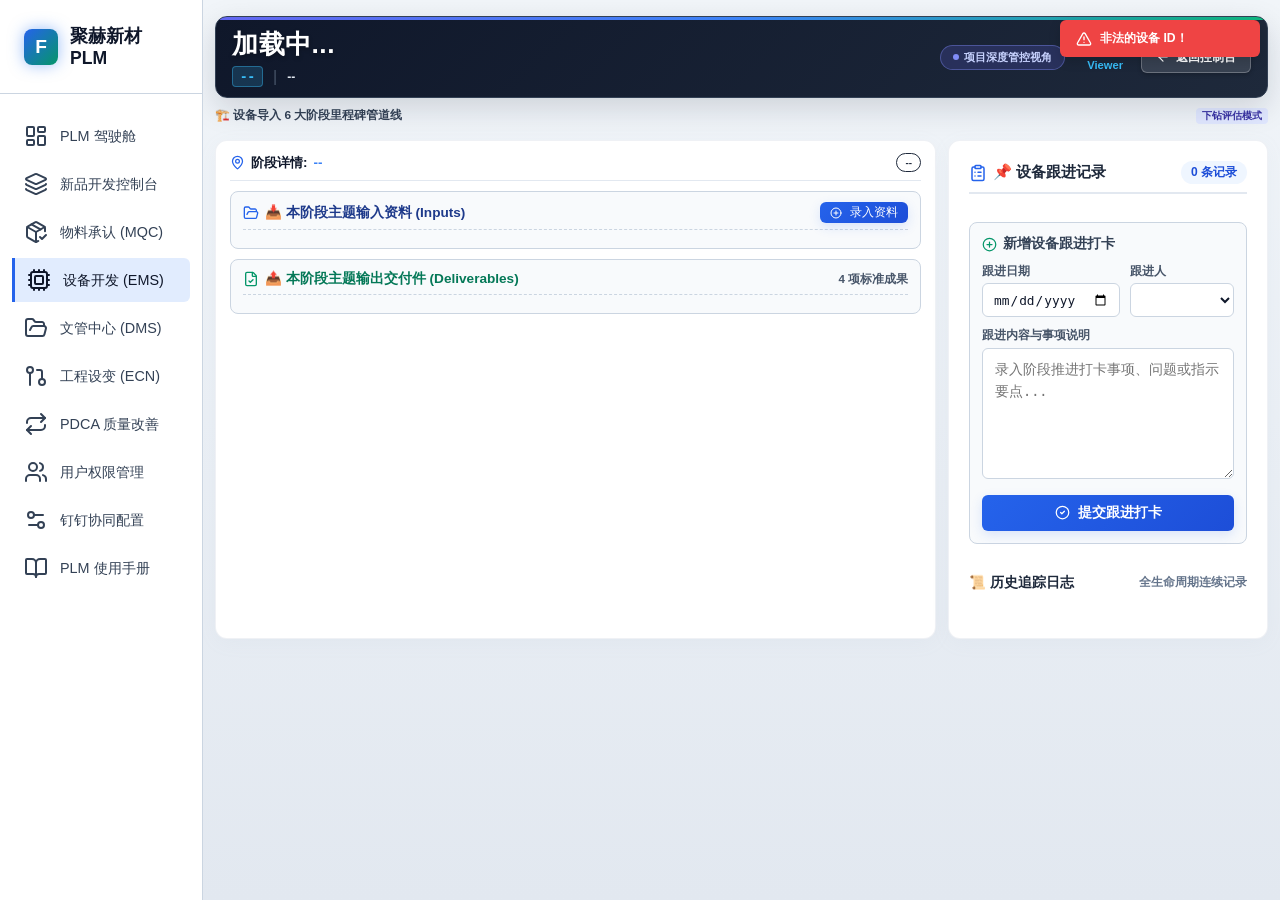
==== commit c5da83fc: "fix(UI): 修复返回控制台按钮在窄屏幕下的文本严重垂直折行问题，设置 white-space: nowrap 不换行" ====
--- a/device_detail.html
+++ b/device_detail.html
@@ -331,8 +331,8 @@
                             <span style="color: #94a3b8; display: block;">登录身份</span>
                             <strong id="role-badge" style="color: #38bdf8; font-weight: 700;">--</strong>
                         </div>
-                        <a href="/?tab=ems-panel" class="btn-back" style="padding: 6px 14px; font-size: 0.78rem; font-weight: 700; background: rgba(255, 255, 255, 0.12); border: 1px solid rgba(255, 255, 255, 0.25); color: #ffffff; border-radius: 6px; text-decoration: none; display: inline-flex; align-items: center; gap: 6px; transition: all 0.2s ease;">
-                            <i data-lucide="arrow-left" style="width: 14px; height: 14px;"></i> 返回控制台
+                        <a href="/?tab=ems-panel" class="btn-back" style="padding: 6px 14px; font-size: 0.78rem; font-weight: 700; background: rgba(255, 255, 255, 0.12); border: 1px solid rgba(255, 255, 255, 0.25); color: #ffffff; border-radius: 6px; text-decoration: none; display: inline-flex; align-items: center; gap: 6px; transition: all 0.2s ease; white-space: nowrap; flex-shrink: 0;">
+                            <i data-lucide="arrow-left" style="width: 14px; height: 14px;"></i> <span>返回控制台</span>
                         </a>
                     </div>
                 </div>
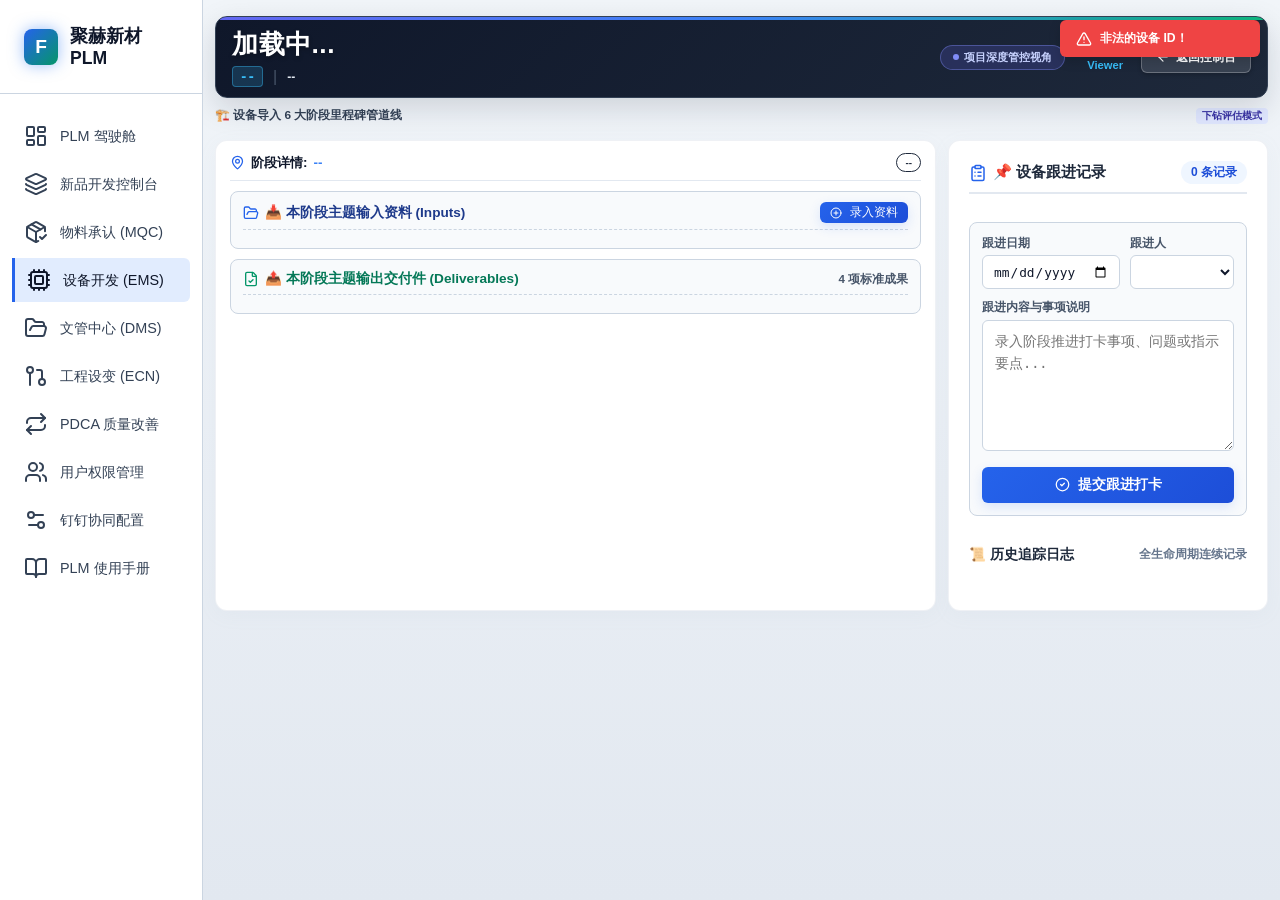
==== commit aec84715: "fix(EMS): 根据反馈在设备深度视角页面跟进打卡卡片中移除 新增设备跟进打卡 文案" ====
--- a/device_detail.html
+++ b/device_detail.html
@@ -512,10 +512,7 @@
 
                 <!-- 快捷打卡录入区域 -->
                 <div style="background: #f8fafc; border: 1px solid #cbd5e1; border-radius: 8px; padding: 12px; margin-bottom: 14px;">
-                    <div style="font-size: 0.85rem; font-weight: 800; color: #334155; margin-bottom: 10px; display: flex; align-items: center; gap: 6px;">
-                        <i data-lucide="plus-circle" style="width: 15px; height: 15px; color: #059669;"></i>
-                        <span>新增设备跟进打卡</span>
-                    </div>
+
                     <div style="display: grid; grid-template-columns: 1fr 1fr; gap: 10px; margin-bottom: 10px;">
                         <div>
                             <label style="font-size: 0.78rem; color: #475569; font-weight: 700; margin-bottom: 3px; display: block;">跟进日期</label>
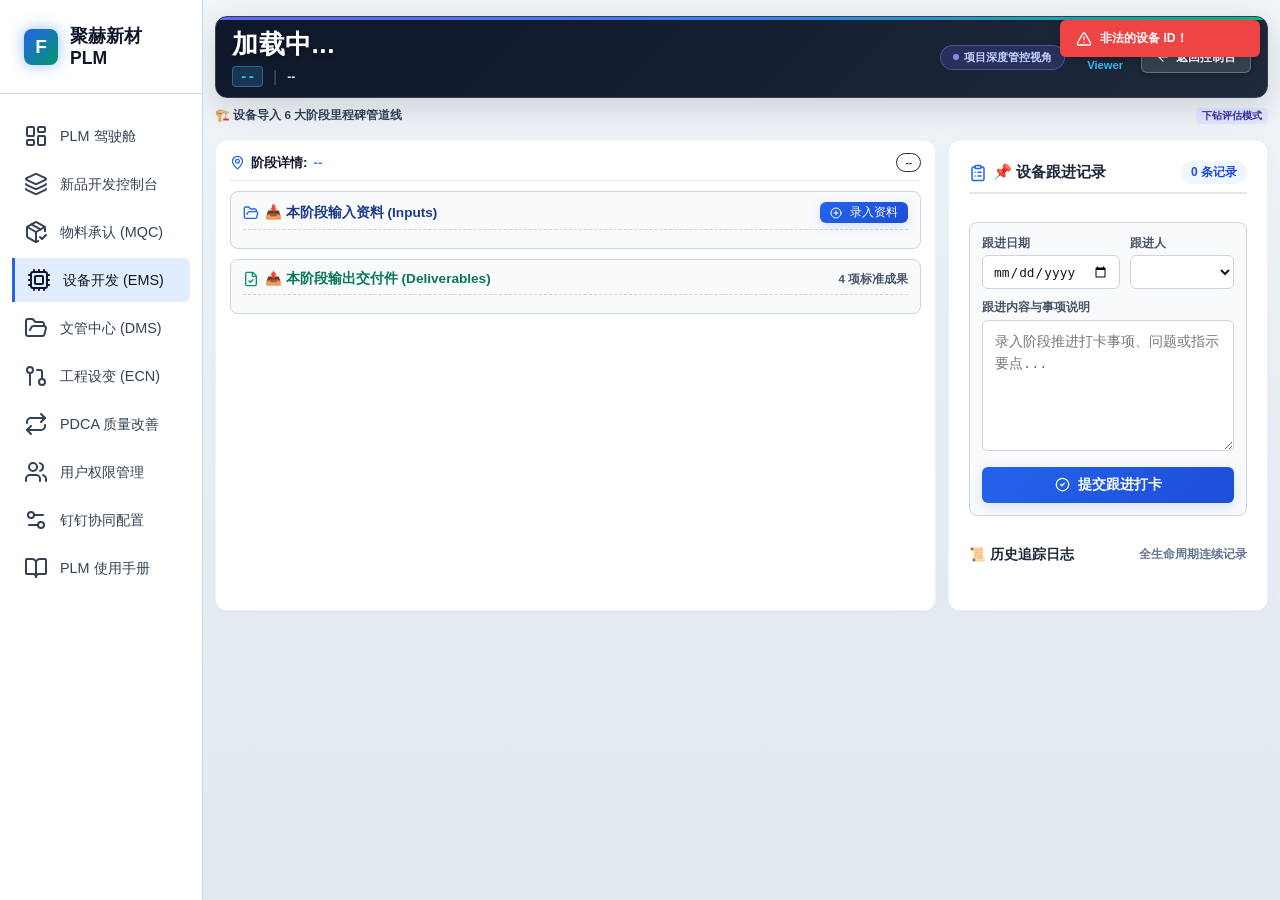
==== commit 2e7fd92a: "fix(EMS): 根据反馈在设备深度视角页面中删除 输入资料 与 输出交付件 标题中的 主题 二字" ====
--- a/device_detail.html
+++ b/device_detail.html
@@ -465,12 +465,24 @@
 
 
 
-                <!-- 1. 📥 本阶段主题输入资料 -->
+                <!-- 0. 📝 本阶段计划方案 (仅 G2-G6 阶段呈现) -->
+                <div id="workbench-stage-scheme-card" style="display: none; background: #ffffff; border: 1px solid #cbd5e1; border-radius: 8px; padding: 10px 12px; margin-bottom: 10px;">
+                    <div style="color: #1e3a8a; font-size: 0.82rem; font-weight: 800; margin-bottom: 6px; display: flex; justify-content: space-between; align-items: center;">
+                        <span style="display: flex; align-items: center; gap: 6px;">
+                            <i data-lucide="file-text" style="width: 15px; height: 15px; color: #2563eb;"></i>
+                            <span id="stage-scheme-card-title">📝 本阶段计划方案与实施说明</span>
+                        </span>
+                        <span style="font-size: 0.65rem; color: #059669; font-weight: 700; background: #ecfdf5; padding: 2px 6px; border-radius: 4px; border: 1px solid #a7f3d0;">✍️ 修改后离焦自动保存</span>
+                    </div>
+                    <textarea id="workbench-stage-scheme-input" onchange="updateEmsStagePlanRemark(this.value)" rows="3" placeholder="录入本阶段的目标要点、实施计划与方案说明..." style="width: 100%; min-height: 75px; border: 1px solid #cbd5e1; border-radius: 6px; padding: 8px 10px; font-size: 0.82rem; color: #334155; line-height: 1.55; background: #ffffff; resize: vertical; box-sizing: border-box;"></textarea>
+                </div>
+
+                <!-- 1. 📥 本阶段输入资料 -->
                 <div style="background: #f8fafc; border: 1px solid #cbd5e1; border-radius: 8px; padding: 10px 12px; margin-bottom: 10px;">
                     <div style="display: flex; justify-content: space-between; align-items: center; border-bottom: 1px dashed #cbd5e1; padding-bottom: 6px; margin-bottom: 8px;">
                         <div style="font-size: 0.85rem; font-weight: 800; color: #1e3a8b; display: flex; align-items: center; gap: 6px;">
                             <i data-lucide="folder-open" style="width: 16px; height: 16px; color: #2563eb;"></i>
-                            <span>📥 本阶段主题输入资料 (Inputs)</span>
+                            <span>📥 本阶段输入资料 (Inputs)</span>
                         </div>
                         <button onclick="openEmsInputFilesModal()" class="btn-primary" style="font-size: 0.72rem; padding: 3px 10px; height: auto;">
                             <i data-lucide="plus-circle" style="width: 12px; height: 12px;"></i>录入资料
@@ -481,12 +493,12 @@
                     </div>
                 </div>
 
-                <!-- 2. 📤 本阶段主题输出交付件 -->
+                <!-- 2. 📤 本阶段输出交付件 -->
                 <div style="background: #f8fafc; border: 1px solid #cbd5e1; border-radius: 8px; padding: 10px 12px; margin-bottom: 10px;">
                     <div style="display: flex; justify-content: space-between; align-items: center; border-bottom: 1px dashed #cbd5e1; padding-bottom: 6px; margin-bottom: 8px;">
                         <div style="font-size: 0.85rem; font-weight: 800; color: #047857; display: flex; align-items: center; gap: 6px;">
                             <i data-lucide="file-check" style="width: 16px; height: 16px; color: #059669;"></i>
-                            <span>📤 本阶段主题输出交付件 (Deliverables)</span>
+                            <span>📤 本阶段输出交付件 (Deliverables)</span>
                         </div>
                         <span style="font-size: 0.72rem; color: #475569; font-weight: 700;" id="workbench-deliverables-count">4 项标准成果</span>
                     </div>
@@ -1095,12 +1107,20 @@
                 "stage4_make": "G4 设备制作", "stage5_install": "G5 安装调试", "stage6_accept": "G6 验收交付使用"
             };
 
-            setTextSafe("stage-plan-card-title", `📄 ${stageTagMapName[stageKey] || stageKey} 阶段计划说明与实施规划要点`);
-            setValSafe("workbench-stage-remark-input", item.remark || defaultStageRemarks[stageKey] || "");
-
-            // 立项申请表仅在 G1 立项评审阶段呈现，切换至 G2-G6 隐去无关卡片
+            // 在 G2~G6 阶段呈现【本阶段计划方案】输入卡片，G1 阶段则呈现【设备立项申请表】
+            const schemeCard = document.getElementById("workbench-stage-scheme-card");
             const propCard = document.getElementById("workbench-proposal-summary-card");
             const isG1 = (stageKey === "stage1_plan" || stageKey === "stage1" || stageKey === "g1" || stageKey === "g1_plan");
+
+            if (schemeCard) {
+                if (!isG1) {
+                    schemeCard.style.display = "block";
+                    setTextSafe("stage-scheme-card-title", `📝 ${stageTagMapName[stageKey] || stageKey} 本阶段计划方案与实施说明`);
+                    setValSafe("workbench-stage-scheme-input", item.remark || defaultStageRemarks[stageKey] || "");
+                } else {
+                    schemeCard.style.display = "none";
+                }
+            }
 
             if (propCard) {
                 if (isG1) {
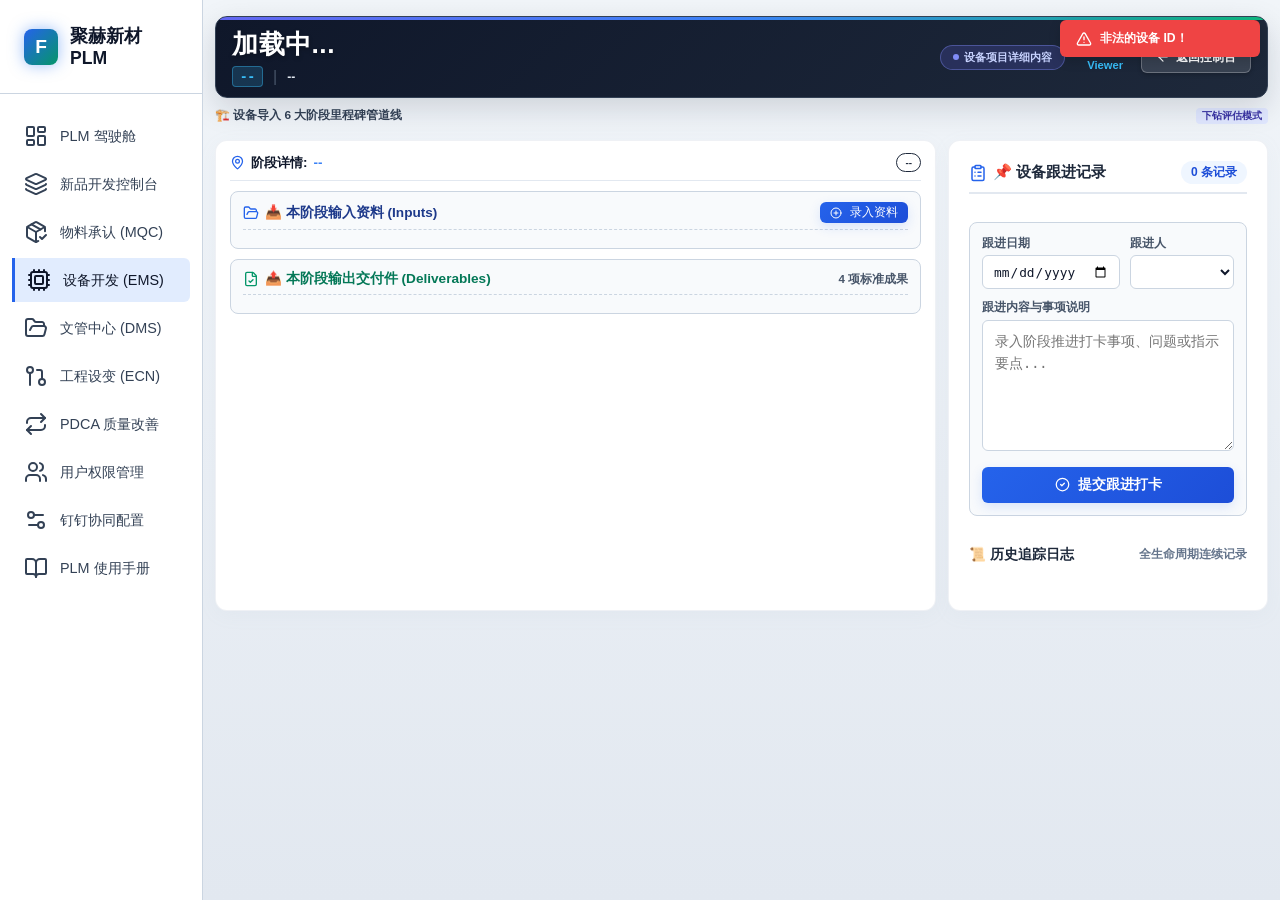
==== commit 93f1c5c7: "fix(UI): 根据反馈将全系统卡片及页眉的 深度视角 统一重命名为 详细内容" ====
--- a/device_detail.html
+++ b/device_detail.html
@@ -325,7 +325,7 @@
                     
                     <div style="display: flex; align-items: center; gap: 14px;">
                         <div style="display: flex; align-items: center; gap: 5px; background: rgba(99, 102, 241, 0.2); border: 1px solid rgba(129, 140, 248, 0.4); padding: 4px 12px; border-radius: 16px; font-size: 0.7rem; color: #c7d2fe; font-weight: 700;">
-                            <span class="ems-radar-ping" style="background:#818cf8; width:6px; height:6px;"></span> 项目深度管控视角
+                            <span class="ems-radar-ping" style="background:#818cf8; width:6px; height:6px;"></span> 设备项目详细内容
                         </div>
                         <div style="font-size: 0.7rem; text-align: right; margin-right: 4px;">
                             <span style="color: #94a3b8; display: block;">登录身份</span>
